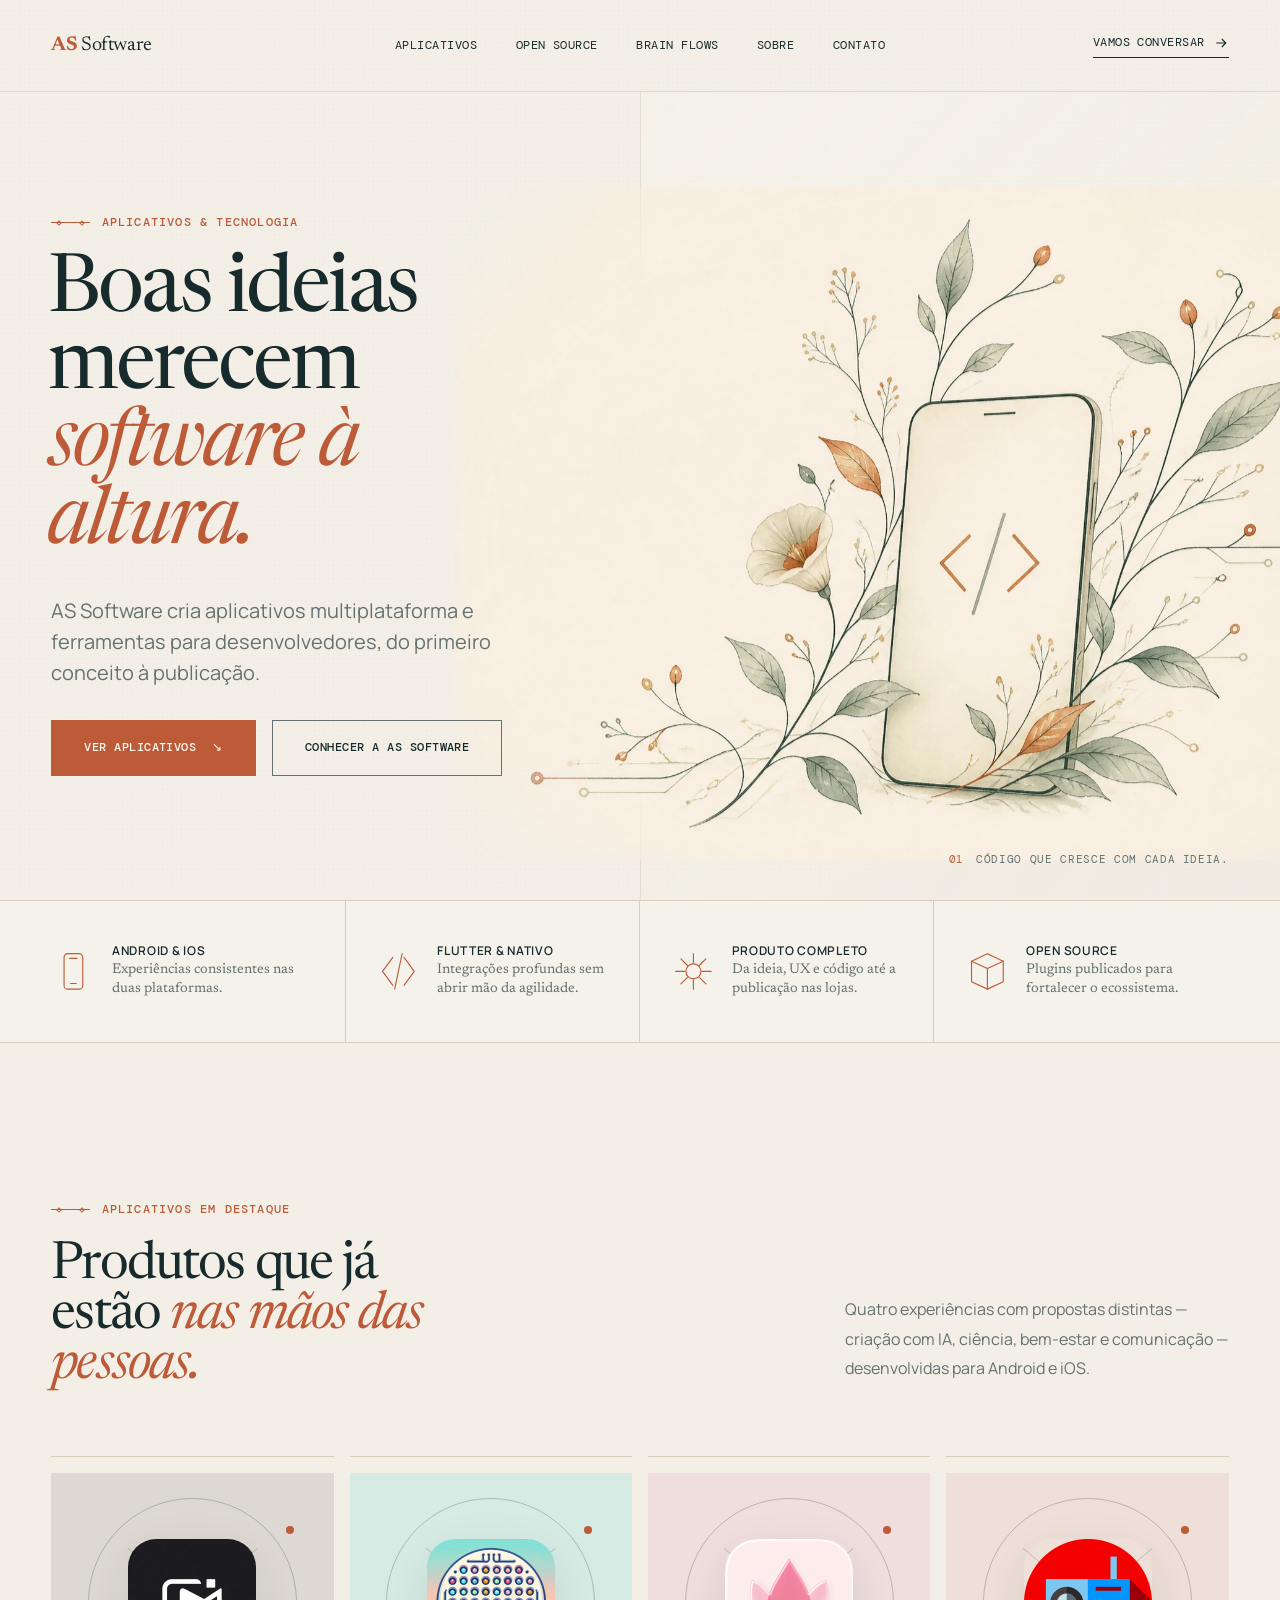
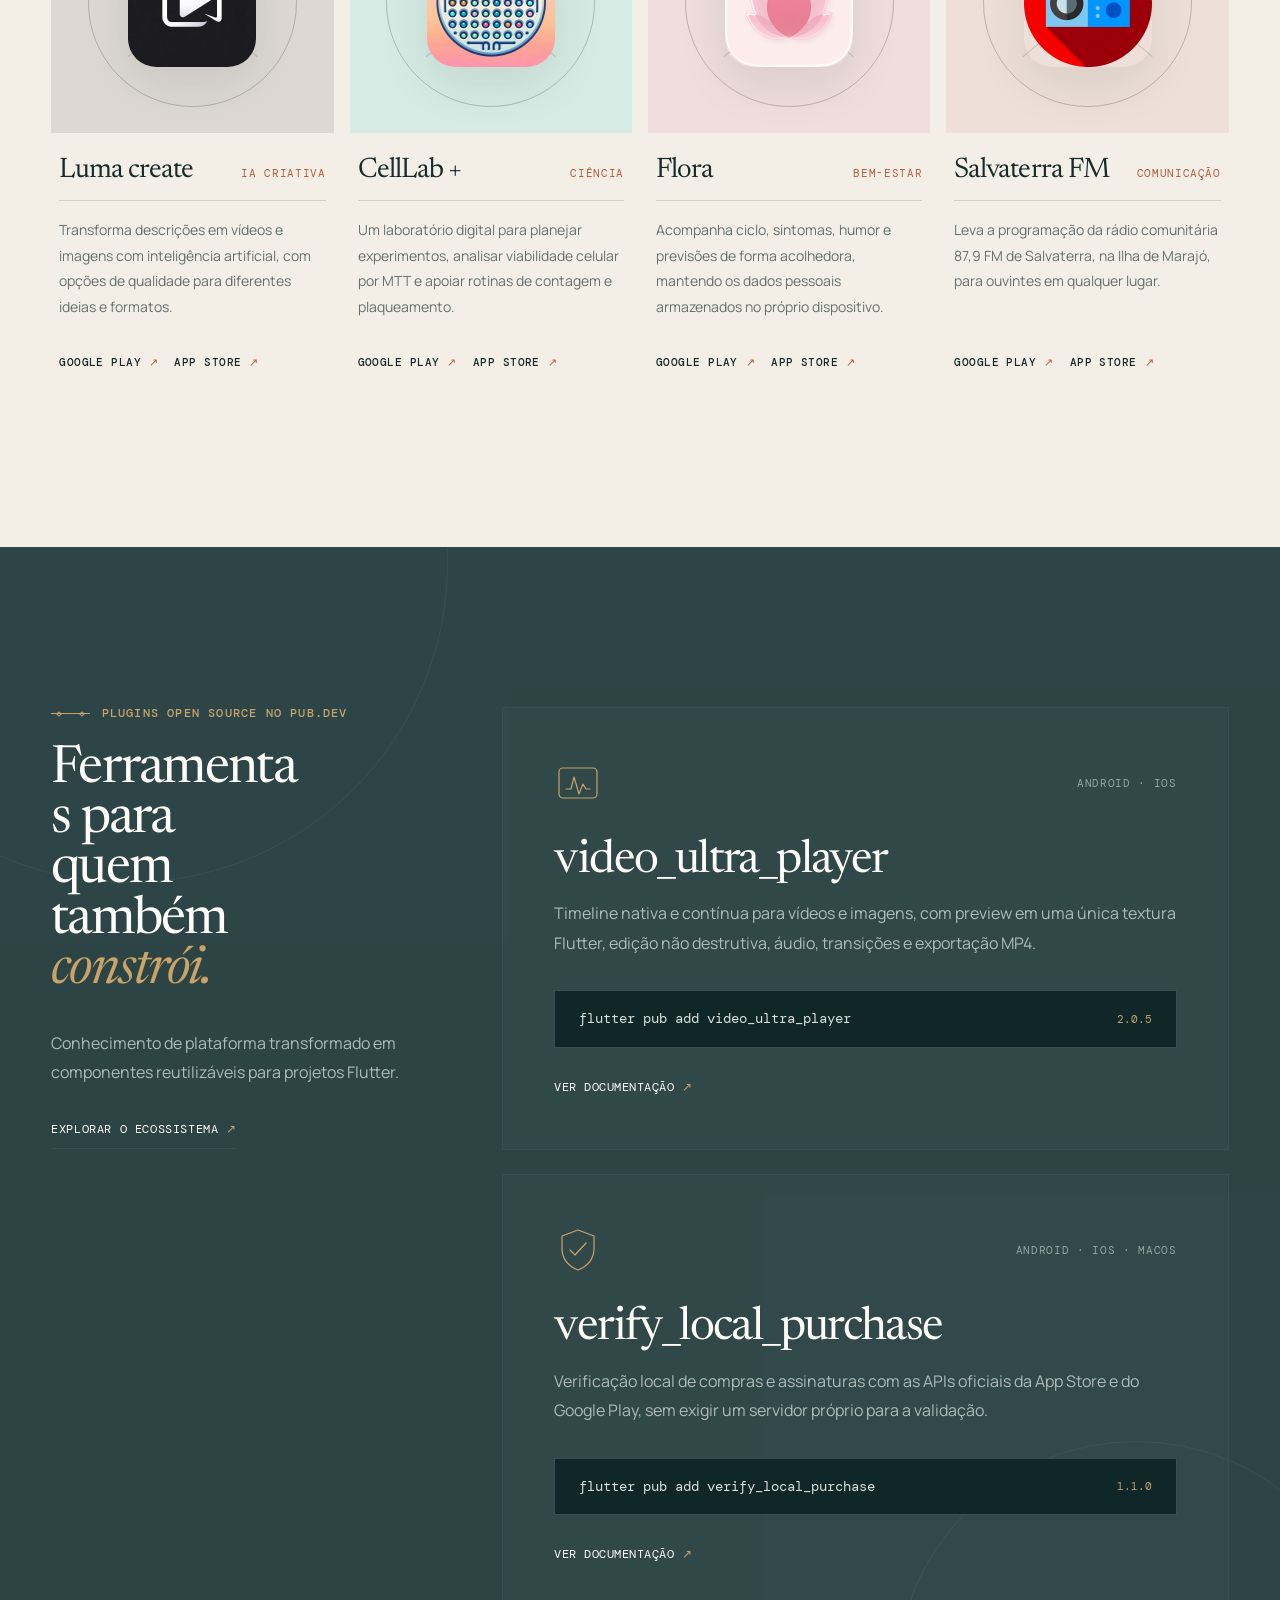
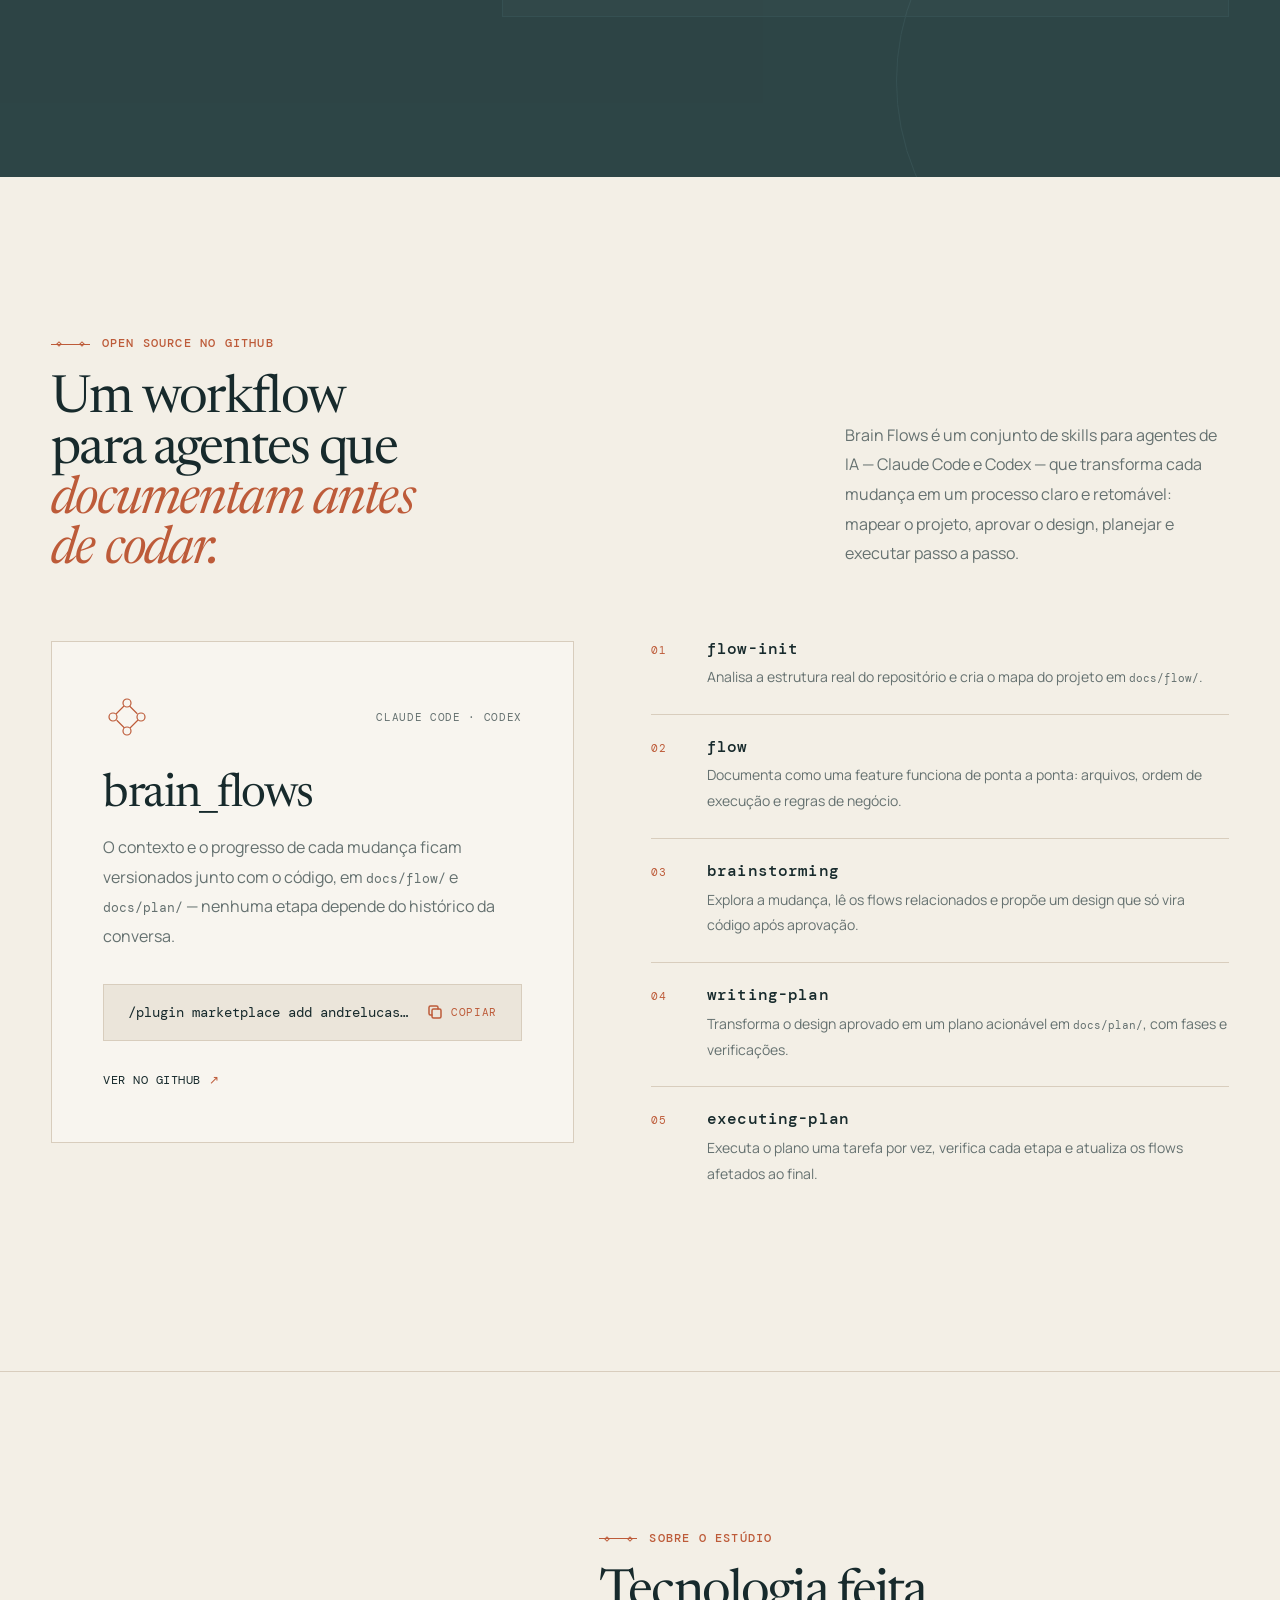
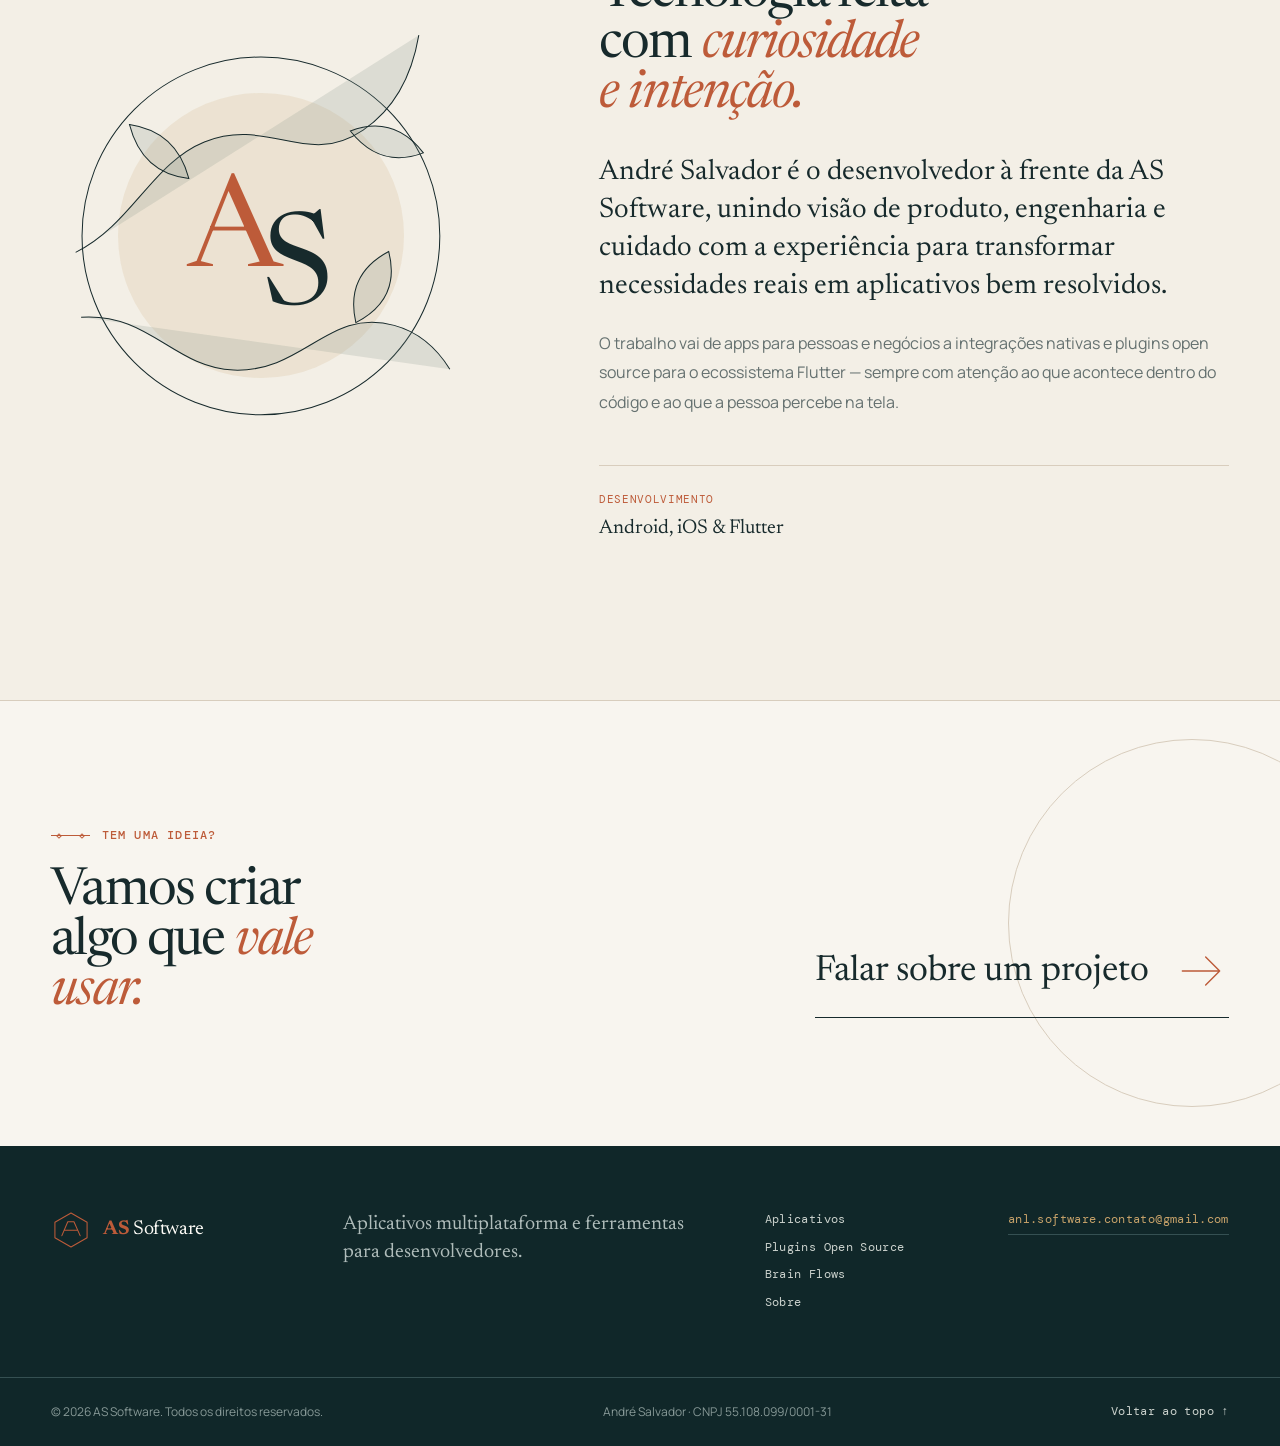
==== index.html @ 689abf3b "feat: refine visual elements in navigation and app sections by removing decorative circles and redun" ====
<!DOCTYPE html>
<html lang="pt-BR">
<head>
  <meta charset="UTF-8">
  <meta name="viewport" content="width=device-width, initial-scale=1.0">
  <meta name="theme-color" content="#f3efe6">
  <meta name="description" content="Portfólio de André Salvador e da AS Software: aplicativos para Android e iOS e plugins Flutter publicados no pub.dev.">
  <meta property="og:title" content="AS Software — Aplicativos e tecnologia com propósito">
  <meta property="og:description" content="Apps multiplataforma e plugins Flutter desenvolvidos por André Salvador.">
  <meta property="og:type" content="website">
  <meta property="og:url" content="https://andresalvador.com/">
  <meta property="og:image" content="https://andresalvador.com/assets/img/og-cover.png">
  <meta property="og:image:width" content="1200">
  <meta property="og:image:height" content="630">
  <meta property="og:image:alt" content="AS Software — ilustração de um celular com o símbolo </> cercado por flores">
  <meta name="twitter:card" content="summary_large_image">
  <meta name="twitter:title" content="AS Software — Aplicativos e tecnologia com propósito">
  <meta name="twitter:description" content="Apps multiplataforma e plugins Flutter desenvolvidos por André Salvador.">
  <meta name="twitter:image" content="https://andresalvador.com/assets/img/og-cover.png">
  <title>AS Software — André Salvador</title>
  <link rel="icon" href="assets/img/favicon.svg" type="image/svg+xml">

  <link rel="preconnect" href="https://fonts.googleapis.com">
  <link rel="preconnect" href="https://fonts.gstatic.com" crossorigin>
  <link href="https://fonts.googleapis.com/css2?family=DM+Mono:wght@300;400;500&family=Manrope:wght@400;500;600&family=Newsreader:opsz,wght@6..72,400;6..72,500&display=swap" rel="stylesheet">

  <link rel="stylesheet" href="assets/css/base/_tokens.css">
  <link rel="stylesheet" href="assets/css/base/_reset.css">
  <link rel="stylesheet" href="assets/css/base/_base.css">
  <link rel="stylesheet" href="assets/css/layout/_container.css">
  <link rel="stylesheet" href="assets/css/layout/_grid.css">
  <link rel="stylesheet" href="assets/css/layout/_header.css">
  <link rel="stylesheet" href="assets/css/layout/_footer.css">
  <link rel="stylesheet" href="assets/css/components/_button.css">
  <link rel="stylesheet" href="assets/css/components/_nav.css">
  <link rel="stylesheet" href="assets/css/components/_card.css">
  <link rel="stylesheet" href="assets/css/components/_portfolio.css">
  <link rel="stylesheet" href="assets/css/components/_brain-flows.css">
  <link rel="stylesheet" href="assets/css/utilities/_utilities.css">
  <script>document.documentElement.classList.add("js");</script>
</head>
<body>
  <a class="skip-link" href="#conteudo">Ir para o conteúdo</a>

  <header class="site-header" data-header>
    <div class="container site-header__inner">
      <a href="#inicio" class="brand" aria-label="AS Software — início">
        <!-- <svg class="brand__mark" viewBox="0 0 46 46" aria-hidden="true">
          <path d="M23 3.5 41.5 14v18L23 42.5 4.5 32V14L23 3.5Z"/>
          <path d="m12.5 29.5 6.8-16h7.1l7.1 16M15.4 23.2h15.2M29.7 14.7c-1.2-1-3-1.6-5.2-1.6-3.1 0-5.2 1.4-5.2 3.6 0 5.8 11.5 2.1 11.5 8.1 0 2.5-2.5 4.1-6.2 4.1-2.6 0-4.8-.7-6.2-2"/>
        </svg> -->
        <span class="brand__name"><strong>AS</strong> Software</span>
      </a>

      <nav class="nav" id="menu-principal" aria-label="Navegação principal" data-nav>
        <ul class="nav__list">
          <li><a href="#apps" class="nav__link">Aplicativos</a></li>
          <li><a href="#plugins" class="nav__link">Open Source</a></li>
          <li><a href="#brain-flows" class="nav__link">Brain Flows</a></li>
          <li><a href="#sobre" class="nav__link">Sobre</a></li>
          <li><a href="#contato" class="nav__link">Contato</a></li>
        </ul>
      </nav>

      <a class="header-contact" href="mailto:anl.software.contato@gmail.com">
        <span>Vamos conversar</span>
        <svg viewBox="0 0 20 20" aria-hidden="true"><path d="M4 10h12M11 5l5 5-5 5"/></svg>
      </a>

      <button class="site-header__toggle" type="button" aria-label="Abrir menu" aria-expanded="false" aria-controls="menu-principal" data-nav-toggle>
        <span></span><span></span>
      </button>
    </div>
  </header>

  <div class="nav-backdrop" aria-hidden="true" data-nav-backdrop></div>

  <main id="conteudo">
    <section class="hero" id="inicio">
      <div class="container hero__inner">
        <div class="hero__content" data-reveal>
          <p class="eyebrow"><span></span> Aplicativos &amp; tecnologia</p>
          <h1>Boas ideias merecem <em>software à altura.</em></h1>
          <p class="hero__lead">AS Software cria aplicativos multiplataforma e ferramentas para desenvolvedores, do primeiro conceito à publicação.</p>
          <div class="hero__actions">
            <a class="btn btn--primary" href="#apps">Ver aplicativos <span aria-hidden="true">↘</span></a>
            <a class="btn btn--secondary" href="#sobre">Conhecer a AS Software</a>
          </div>
        </div>

        <div class="hero-art" aria-hidden="true">
          <picture class="code-garden">
            <source srcset="assets/img/hero-code-garden-v2.webp" type="image/webp">
            <img src="assets/img/hero-code-garden-v2.png" width="1448" height="1086" alt="">
          </picture>
          <p class="hero-art__caption"><span>01</span> Código que cresce com cada ideia.</p>
        </div>
      </div>
    </section>

    <section class="capabilities" aria-label="Áreas de atuação">
      <div class="container capabilities__grid">
        <article class="capability" data-reveal>
          <svg viewBox="0 0 48 48" aria-hidden="true"><rect x="14" y="5" width="20" height="38" rx="4"/><path d="M20 10h8M21 37h6"/></svg>
          <div><h2>Android &amp; iOS</h2><p>Experiências consistentes nas duas plataformas.</p></div>
        </article>
        <article class="capability" data-reveal>
          <svg viewBox="0 0 48 48" aria-hidden="true"><path d="m18 9-11 15 11 15M30 9l11 15-11 15M28 5l-8 38"/></svg>
          <div><h2>Flutter &amp; nativo</h2><p>Integrações profundas sem abrir mão da agilidade.</p></div>
        </article>
        <article class="capability" data-reveal>
          <svg viewBox="0 0 48 48" aria-hidden="true"><path d="M24 5v10M24 33v10M5 24h10M33 24h10M10.6 10.6l7.1 7.1M30.3 30.3l7.1 7.1M37.4 10.6l-7.1 7.1M17.7 30.3l-7.1 7.1"/><circle cx="24" cy="24" r="8"/></svg>
          <div><h2>Produto completo</h2><p>Da ideia, UX e código até a publicação nas lojas.</p></div>
        </article>
        <article class="capability" data-reveal>
          <svg viewBox="0 0 48 48" aria-hidden="true"><path d="M7 35V13l17-8 17 8v22l-17 8-17-8Z"/><path d="m7 13 17 8 17-8M24 21v22"/></svg>
          <div><h2>Open source</h2><p>Plugins publicados para fortalecer o ecossistema.</p></div>
        </article>
      </div>
    </section>

    <section class="section apps-section" id="apps">
      <div class="container">
        <div class="collection-heading" data-reveal>
          <div>
            <p class="eyebrow"><span></span> Aplicativos em destaque</p>
            <h2>Produtos que já estão <em>nas mãos das pessoas.</em></h2>
          </div>
          <p>Quatro experiências com propostas distintas — criação com IA, ciência, bem-estar e comunicação — desenvolvidas para Android e iOS.</p>
        </div>

        <div class="app-grid">
          <article class="app-card app-card--luma" data-reveal>
            <div class="app-card__visual">
              <span class="app-card__orbit"></span>
              <img src="assets/img/apps/luma-create.webp" width="512" height="512" alt="Ícone do aplicativo Luma create">
            </div>
            <div class="app-card__body">
              <div class="app-card__title-row"><h3>Luma create</h3><span>IA criativa</span></div>
              <p>Transforma descrições em vídeos e imagens com inteligência artificial, com opções de qualidade para diferentes ideias e formatos.</p>
              <div class="store-links" aria-label="Baixar Luma create">
                <a href="https://play.google.com/store/apps/details?id=com.andre.luma_vid" target="_blank" rel="noopener">Google Play <span>↗</span></a>
                <a href="https://apps.apple.com/br/app/luma-create-ai-studio/id6757760221" target="_blank" rel="noopener">App Store <span>↗</span></a>
              </div>
            </div>
          </article>

          <article class="app-card app-card--celllab" data-reveal>
            <div class="app-card__visual">
              <span class="app-card__orbit"></span>
              <img src="assets/img/apps/celllab.webp" width="512" height="512" alt="Ícone do aplicativo CellLab +">
            </div>
            <div class="app-card__body">
              <div class="app-card__title-row"><h3>CellLab +</h3><span>Ciência</span></div>
              <p>Um laboratório digital para planejar experimentos, analisar viabilidade celular por MTT e apoiar rotinas de contagem e plaqueamento.</p>
              <div class="store-links" aria-label="Baixar CellLab +">
                <a href="https://play.google.com/store/apps/details?id=com.andre.projectlab" target="_blank" rel="noopener">Google Play <span>↗</span></a>
                <a href="https://apps.apple.com/br/app/celllab/id6499239786" target="_blank" rel="noopener">App Store <span>↗</span></a>
              </div>
            </div>
          </article>

          <article class="app-card app-card--flora" data-reveal>
            <div class="app-card__visual">
              <span class="app-card__orbit"></span>
              <img src="assets/img/apps/flora.webp" width="512" height="512" alt="Ícone do aplicativo Flora">
            </div>
            <div class="app-card__body">
              <div class="app-card__title-row"><h3>Flora</h3><span>Bem-estar</span></div>
              <p>Acompanha ciclo, sintomas, humor e previsões de forma acolhedora, mantendo os dados pessoais armazenados no próprio dispositivo.</p>
              <div class="store-links" aria-label="Baixar Flora">
                <a href="https://play.google.com/store/apps/details?id=com.andre.Cycla" target="_blank" rel="noopener">Google Play <span>↗</span></a>
                <a href="https://apps.apple.com/br/app/flora-calend%C3%A1rio-menstrual/id6789702093" target="_blank" rel="noopener">App Store <span>↗</span></a>
              </div>
            </div>
          </article>

          <article class="app-card app-card--radio" data-reveal>
            <div class="app-card__visual">
              <span class="app-card__orbit"></span>
              <img src="assets/img/apps/salvaterra-fm.webp" width="512" height="512" alt="Ícone do aplicativo Salvaterra FM">
            </div>
            <div class="app-card__body">
              <div class="app-card__title-row"><h3>Salvaterra FM</h3><span>Comunicação</span></div>
              <p>Leva a programação da rádio comunitária 87,9 FM de Salvaterra, na Ilha de Marajó, para ouvintes em qualquer lugar.</p>
              <div class="store-links" aria-label="Baixar Salvaterra FM">
                <a href="https://play.google.com/store/apps/details?id=com.andre.radiosalvaterrafm" target="_blank" rel="noopener">Google Play <span>↗</span></a>
                <a href="https://apps.apple.com/br/app/salvaterra-fm/id6443883925" target="_blank" rel="noopener">App Store <span>↗</span></a>
              </div>
            </div>
          </article>
        </div>
      </div>
    </section>

    <section class="section plugins-section" id="plugins">
      <div class="container plugins-layout">
        <div class="plugins-intro" data-reveal>
          <p class="eyebrow eyebrow--light"><span></span> Plugins Open Source no pub.dev</p>
          <h2>Ferramentas para quem também <em>constrói.</em></h2>
          <p>Conhecimento de plataforma transformado em componentes reutilizáveis para projetos Flutter.</p>
          <a class="text-link" href="https://pub.dev/" target="_blank" rel="noopener">Explorar o ecossistema <span>↗</span></a>
        </div>

        <div class="plugin-list">
          <article class="plugin-card" data-reveal>
            <div class="plugin-card__top">
              <svg viewBox="0 0 48 48" aria-hidden="true"><rect x="5" y="9" width="38" height="30" rx="4"/><path d="M12 30h5l3-12 5 17 4-10 3 5h4"/></svg>
              <span>Android · iOS</span>
            </div>
            <h3>video_<wbr>ultra_<wbr>player</h3>
            <p>Timeline nativa e contínua para vídeos e imagens, com preview em uma única textura Flutter, edição não destrutiva, áudio, transições e exportação MP4.</p>
            <div class="install-command"><code>flutter pub add video_ultra_player</code><span>2.0.5</span></div>
            <a href="https://pub.dev/packages/video_ultra_player" target="_blank" rel="noopener" aria-label="Abrir video_ultra_player no pub.dev">Ver documentação <span>↗</span></a>
          </article>

          <article class="plugin-card" data-reveal>
            <div class="plugin-card__top">
              <svg viewBox="0 0 48 48" aria-hidden="true"><path d="M24 4 40 10v12c0 10-6 18-16 22C14 40 8 32 8 22V10l16-6Z"/><path d="m16 24 5 5 11-12"/></svg>
              <span>Android · iOS · macOS</span>
            </div>
            <h3>verify_<wbr>local_<wbr>purchase</h3>
            <p>Verificação local de compras e assinaturas com as APIs oficiais da App Store e do Google Play, sem exigir um servidor próprio para a validação.</p>
            <div class="install-command"><code>flutter pub add verify_local_purchase</code><span>1.1.0</span></div>
            <a href="https://pub.dev/packages/verify_local_purchase" target="_blank" rel="noopener" aria-label="Abrir verify_local_purchase no pub.dev">Ver documentação <span>↗</span></a>
          </article>
        </div>
      </div>
    </section>

    <section class="section brain-section" id="brain-flows">
      <div class="container">
        <div class="collection-heading" data-reveal>
          <div>
            <p class="eyebrow"><span></span> Open Source no GitHub</p>
            <h2>Um workflow para agentes que <em>documentam antes de codar.</em></h2>
          </div>
          <p>Brain Flows é um conjunto de skills para agentes de IA — Claude Code e Codex — que transforma cada mudança em um processo claro e retomável: mapear o projeto, aprovar o design, planejar e executar passo a passo.</p>
        </div>

        <div class="brain-layout">
          <article class="brain-highlight" data-reveal>
            <div class="brain-highlight__top">
              <svg viewBox="0 0 48 48" aria-hidden="true"><circle cx="10" cy="24" r="4"/><circle cx="24" cy="10" r="4"/><circle cx="38" cy="24" r="4"/><circle cx="24" cy="38" r="4"/><path d="m13.5 20.5 7-7M27 13.5l7 7M34.5 27.5l-7 7M21 34.5l-7-7"/></svg>
              <span>Claude Code · Codex</span>
            </div>
            <h3>brain_<wbr>flows</h3>
            <p>O contexto e o progresso de cada mudança ficam versionados junto com o código, em <code>docs/flow/</code> e <code>docs/plan/</code> — nenhuma etapa depende do histórico da conversa.</p>
            <div class="brain-command"><code>/plugin marketplace add andrelucassvt/brain-flows</code><button class="brain-command__copy" type="button" data-copy aria-label="Copiar comando de instalação"><svg viewBox="0 0 16 16" aria-hidden="true"><rect x="5" y="5" width="9" height="9" rx="1.5"/><path d="M11 5V3.5A1.5 1.5 0 0 0 9.5 2h-6A1.5 1.5 0 0 0 2 3.5v6A1.5 1.5 0 0 0 3.5 11H5"/></svg><span aria-live="polite">Copiar</span></button></div>
            <a href="https://github.com/andrelucassvt/brain-flows" target="_blank" rel="noopener" aria-label="Abrir Brain Flows no GitHub">Ver no GitHub <span>↗</span></a>
          </article>

          <ol class="skill-list">
            <li class="skill-item" data-reveal>
              <span class="skill-item__index">01</span>
              <div>
                <h3>flow-init</h3>
                <p>Analisa a estrutura real do repositório e cria o mapa do projeto em <code>docs/flow/</code>.</p>
              </div>
            </li>
            <li class="skill-item" data-reveal>
              <span class="skill-item__index">02</span>
              <div>
                <h3>flow</h3>
                <p>Documenta como uma feature funciona de ponta a ponta: arquivos, ordem de execução e regras de negócio.</p>
              </div>
            </li>
            <li class="skill-item" data-reveal>
              <span class="skill-item__index">03</span>
              <div>
                <h3>brainstorming</h3>
                <p>Explora a mudança, lê os flows relacionados e propõe um design que só vira código após aprovação.</p>
              </div>
            </li>
            <li class="skill-item" data-reveal>
              <span class="skill-item__index">04</span>
              <div>
                <h3>writing-plan</h3>
                <p>Transforma o design aprovado em um plano acionável em <code>docs/plan/</code>, com fases e verificações.</p>
              </div>
            </li>
            <li class="skill-item" data-reveal>
              <span class="skill-item__index">05</span>
              <div>
                <h3>executing-plan</h3>
                <p>Executa o plano uma tarefa por vez, verifica cada etapa e atualiza os flows afetados ao final.</p>
              </div>
            </li>
          </ol>
        </div>
      </div>
    </section>

    <section class="section about-section" id="sobre">
      <div class="container about-layout">
        <div class="founder-mark" data-reveal aria-hidden="true">
          <div class="founder-mark__monogram"><span>A</span><span>S</span></div>
          <svg viewBox="0 0 460 460">
            <circle cx="230" cy="230" r="196"/>
            <path d="M27 248c61-30 84-98 141-121 71-28 112 29 174-13 40-27 55-69 61-104"/>
            <path d="M33 319c75-5 101 55 167 58 77 3 104-69 176-49 26 7 46 24 61 48"/>
            <path d="M86 108c34 5 56 25 65 59-35-4-56-24-65-59ZM328 115c32-12 59-3 80 24-32 12-58 4-80-24ZM334 325c-8-35 4-61 36-78 9 35-3 61-36 78Z"/>
          </svg>
        </div>

        <div class="about-copy" data-reveal>
          <p class="eyebrow"><span></span> Sobre o estúdio</p>
          <h2>Tecnologia feita com <em>curiosidade e intenção.</em></h2>
          <p class="about-copy__lead">André Salvador é o desenvolvedor à frente da AS Software, unindo visão de produto, engenharia e cuidado com a experiência para transformar necessidades reais em aplicativos bem resolvidos.</p>
          <p>O trabalho vai de apps para pessoas e negócios a integrações nativas e plugins open source para o ecossistema Flutter — sempre com atenção ao que acontece dentro do código e ao que a pessoa percebe na tela.</p>

          <dl class="studio-facts">
            <div><dt>Desenvolvimento</dt><dd>Android, iOS &amp; Flutter</dd></div>
          </dl>
        </div>
      </div>
    </section>

    <section class="contact-section" id="contato">
      <div class="container contact-section__inner" data-reveal>
        <div>
          <p class="eyebrow"><span></span> Tem uma ideia?</p>
          <h2>Vamos criar algo que <em>vale usar.</em></h2>
        </div>
        <a class="contact-mail" href="mailto:anl.software.contato@gmail.com">
          <span>Falar sobre um projeto</span>
          <svg viewBox="0 0 48 48" aria-hidden="true"><path d="M8 24h32M28 12l12 12-12 12"/></svg>
        </a>
      </div>
    </section>
  </main>

  <footer class="site-footer">
    <div class="container site-footer__top">
      <a href="#inicio" class="brand brand--footer" aria-label="AS Software — voltar ao início">
        <svg class="brand__mark" viewBox="0 0 46 46" aria-hidden="true">
          <path d="M23 3.5 41.5 14v18L23 42.5 4.5 32V14L23 3.5Z"/>
          <path d="m12.5 29.5 6.8-16h7.1l7.1 16M15.4 23.2h15.2"/>
        </svg>
        <span class="brand__name"><strong>AS</strong> Software</span>
      </a>
      <p>Aplicativos multiplataforma e ferramentas para desenvolvedores.</p>
      <div class="site-footer__nav">
        <a href="#apps">Aplicativos</a><a href="#plugins">Plugins Open Source</a><a href="#brain-flows">Brain Flows</a><a href="#sobre">Sobre</a>
      </div>
      <a class="site-footer__email" href="mailto:anl.software.contato@gmail.com">anl.software.contato@gmail.com</a>
    </div>
    <div class="container site-footer__bottom">
      <small>© <span data-year>2026</span> AS Software. Todos os direitos reservados.</small>
      <small>André Salvador · CNPJ 55.108.099/0001-31</small>
      <a href="#inicio">Voltar ao topo ↑</a>
    </div>
  </footer>

  <script src="assets/js/main.js"></script>
</body>
</html>
---- assets/css/base/_tokens.css ----
:root {
  /* Palette: parchment, ink and oxidised copper. */
  --color-bg: #f3efe6;
  --color-bg-soft: #f8f5ef;
  --color-surface: #ebe5da;
  --color-surface-dark: #183235;
  --color-surface-dark-soft: rgba(24, 50, 53, 0.9);
  --color-text: #172a2c;
  --color-text-muted: #657170;
  --color-primary: #bd5b39;
  --color-primary-hover: #9d452b;
  --color-primary-contrast: #fffaf2;
  --color-accent: #bd5b39;
  --color-sage: #809186;
  --color-gold: #c8a36a;
  --color-border: #d8cdbd;
  --color-border-dark: #355052;
  --color-white: #fffdf8;

  --font-heading: "Newsreader", "Iowan Old Style", "Palatino Linotype", Georgia, serif;
  --font-body: "Manrope", "Avenir Next", Arial, sans-serif;
  --font-mono: "DM Mono", "SFMono-Regular", Consolas, monospace;

  --fs-100: 0.6875rem;
  --fs-200: 0.75rem;
  --fs-300: 0.875rem;
  --fs-400: 1rem;
  --fs-500: 1.25rem;
  --fs-600: 1.75rem;
  --fs-650: 2.1rem;
  --fs-700: clamp(2.4rem, 4.1vw, 4.1rem);
  --fs-800: clamp(3.5rem, 6.3vw, 6.2rem);

  --fw-light: 300;
  --fw-regular: 400;
  --fw-medium: 500;
  --fw-semibold: 600;

  --lh-tight: 0.96;
  --lh-snug: 1.16;
  --lh-normal: 1.65;
  --lh-loose: 1.85;

  --space-050: 0.25rem;
  --space-100: 0.5rem;
  --space-150: 0.625rem;
  --space-200: 0.75rem;
  --space-300: 1rem;
  --space-400: 1.5rem;
  --space-500: 2rem;
  --space-600: 3rem;
  --space-700: 4rem;
  --space-800: 6rem;
  --space-900: 8rem;
  --space-1000: 10rem;

  --container-max: 90rem;
  --container-copy: 78rem;
  --container-padding: clamp(1.25rem, 4vw, 4rem);
  --header-height: 5.75rem;

  --radius-sm: 0.375rem;
  --radius-md: 0.75rem;
  --radius-lg: 1.5rem;
  --radius-xl: 2rem;
  --radius-full: 999rem;

  --shadow-sm: 0 0.25rem 1rem rgba(23, 42, 44, 0.06);
  --shadow-md: 0 1rem 3rem rgba(23, 42, 44, 0.1);
  --shadow-lg: 0 2rem 5rem rgba(23, 42, 44, 0.14);

  --transition-fast: 180ms cubic-bezier(0.2, 0.8, 0.2, 1);
  --transition-base: 420ms cubic-bezier(0.16, 1, 0.3, 1);
  --transition-slow: 900ms cubic-bezier(0.16, 1, 0.3, 1);

  --z-header: 100;
  --z-overlay: 200;
  --z-modal: 300;
}
---- assets/css/base/_base.css ----
html {
  scroll-padding-top: var(--header-height);
  /* `clip` (em vez de `hidden`) impede o pan lateral no iOS Safari sem
     transformar o documento em contêiner de rolagem. */
  overflow-x: clip;
}

body {
  overflow-x: hidden;
  overflow-x: clip;
  overflow-wrap: break-word;
  font-family: var(--font-body);
  font-size: var(--fs-400);
  font-weight: var(--fw-regular);
  color: var(--color-text);
  background: var(--color-bg);
}

body::before {
  position: fixed;
  inset: 0;
  z-index: -1;
  pointer-events: none;
  opacity: 0.35;
  content: "";
  background-image: radial-gradient(rgba(23, 42, 44, 0.13) 0.035rem, transparent 0.035rem);
  background-size: 0.28rem 0.28rem;
}

h1,
h2,
h3,
h4 {
  font-family: var(--font-heading);
  font-weight: var(--fw-regular);
  line-height: var(--lh-tight);
  letter-spacing: -0.035em;
  color: var(--color-text);
}

h1 { font-size: var(--fs-800); }
h2 { font-size: var(--fs-700); }
h3 { font-size: var(--fs-600); }
h4 { font-size: var(--fs-500); }

h1 em,
h2 em {
  font-weight: var(--fw-regular);
  color: var(--color-primary);
}

p { max-width: 65ch; }

small {
  font-size: var(--fs-200);
  color: var(--color-text-muted);
}

::selection {
  color: var(--color-primary-contrast);
  background: var(--color-primary);
}

:focus-visible {
  outline: 0.125rem solid var(--color-accent);
  outline-offset: 0.25rem;
}

.skip-link {
  position: fixed;
  top: var(--space-300);
  left: var(--space-300);
  z-index: var(--z-modal);
  padding: var(--space-200) var(--space-400);
  color: var(--color-white);
  background: var(--color-text);
  transform: translateY(-200%);
  transition: transform var(--transition-fast);
}

.skip-link:focus { transform: translateY(0); }

@media (max-width: 768px) {
  body { font-size: var(--fs-300); }
}
---- assets/css/layout/_container.css ----
/* ==========================================================================
   LAYOUT / Container — envelope horizontal padrão de qualquer seção
   ========================================================================== */

.container {
  width: 100%;
  max-width: var(--container-max);
  margin-inline: auto;
  padding-inline: var(--container-padding);
}

.section {
  padding-block: var(--space-1000);
}

@media (max-width: 768px) {
  .section {
    padding-block: var(--space-800);
  }
}
---- assets/css/layout/_grid.css ----
/* ==========================================================================
   LAYOUT / Grid — grid utilitário para organizar cards e colunas
   ========================================================================== */

.grid {
  display: grid;
  gap: var(--space-500);
}

.grid--2 {
  grid-template-columns: repeat(2, minmax(0, 1fr));
}

.grid--3 {
  grid-template-columns: repeat(3, minmax(0, 1fr));
}

.grid--4 {
  grid-template-columns: repeat(4, minmax(0, 1fr));
}

@media (max-width: 1024px) {
  .grid--3,
  .grid--4 {
    grid-template-columns: repeat(2, minmax(0, 1fr));
  }
}

@media (max-width: 768px) {
  .grid--2,
  .grid--3,
  .grid--4 {
    grid-template-columns: minmax(0, 1fr);
  }
}
---- assets/css/layout/_header.css ----
.site-header {
  position: absolute;
  inset: 0 0 auto;
  z-index: var(--z-header);
  height: var(--header-height);
  border-bottom: 0.0625rem solid rgba(216, 205, 189, 0.72);
  transition: background-color var(--transition-base), box-shadow var(--transition-base);
}

.site-header.is-scrolled {
  position: fixed;
  background: rgba(243, 239, 230, 0.92);
  box-shadow: var(--shadow-sm);
  -webkit-backdrop-filter: blur(1rem);
  backdrop-filter: blur(1rem);
}

.site-header__inner {
  display: grid;
  grid-template-columns: minmax(0, 1fr) auto minmax(0, 1fr);
  align-items: center;
  height: 100%;
}

.brand {
  display: inline-flex;
  align-items: center;
  justify-self: start;
  gap: var(--space-200);
}

.brand__mark {
  width: 2.5rem;
  height: 2.5rem;
  overflow: visible;
  fill: none;
  stroke: var(--color-primary);
  stroke-linecap: round;
  stroke-linejoin: round;
  stroke-width: 1.2;
}

.brand__name {
  font-family: var(--font-heading);
  font-size: var(--fs-500);
  letter-spacing: -0.02em;
}

.brand__name strong { color: var(--color-primary); }

.header-contact {
  display: inline-flex;
  align-items: center;
  justify-self: end;
  gap: var(--space-100);
  padding-bottom: var(--space-050);
  border-bottom: 0.0625rem solid var(--color-text);
  font-family: var(--font-mono);
  font-size: var(--fs-200);
  letter-spacing: 0.04em;
  text-transform: uppercase;
}

.header-contact svg {
  width: 1rem;
  fill: none;
  stroke: currentColor;
  stroke-width: 1.4;
  transition: transform var(--transition-fast);
}

.header-contact:hover svg { transform: translateX(0.2rem); }

.site-header__toggle { display: none; }

.nav-backdrop { display: none; }

@media (max-width: 900px) {
  .site-header--menu-open { z-index: var(--z-modal); }

  .site-header__inner { grid-template-columns: minmax(0, 1fr) auto; }
  .header-contact { display: none; }

  .site-header__toggle {
    position: relative;
    z-index: calc(var(--z-overlay) + 1);
    display: grid;
    align-content: center;
    justify-self: end;
    width: 2.75rem;
    height: 2.75rem;
    gap: 0.4rem;
  }

  .site-header__toggle span {
    display: block;
    width: 1.6rem;
    height: 0.0625rem;
    background: var(--color-text);
    transition: transform var(--transition-fast);
  }

  .site-header__toggle[aria-expanded="true"] span:first-child { transform: translateY(0.23rem) rotate(45deg); }
  .site-header__toggle[aria-expanded="true"] span:last-child { transform: translateY(-0.23rem) rotate(-45deg); }

  .nav-backdrop {
    position: fixed;
    inset: 0;
    z-index: var(--z-overlay);
    display: block;
    width: 100%;
    visibility: hidden;
    pointer-events: none;
    opacity: 0;
    background: var(--color-bg);
    transition: visibility var(--transition-base), opacity var(--transition-base);
  }

  .nav-backdrop--visible {
    visibility: visible;
    pointer-events: auto;
    opacity: 1;
  }
}
---- assets/css/layout/_footer.css ----
.site-footer {
  color: var(--color-white);
  background: #102729;
}

.site-footer__top {
  display: grid;
  grid-template-columns: minmax(0, 0.8fr) minmax(0, 1.2fr) auto minmax(0, 0.9fr);
  align-items: start;
  gap: var(--space-500);
  padding-block: var(--space-700);
  border-bottom: 0.0625rem solid var(--color-border-dark);
}

.brand--footer .brand__name { color: var(--color-white); }
.site-footer__top > p {
  max-width: 23rem;
  font-family: var(--font-heading);
  font-size: var(--fs-500);
  line-height: 1.4;
  color: #afbcba;
}

.site-footer__nav { display: grid; gap: var(--space-100); }
.site-footer__nav a,
.site-footer__email,
.site-footer__bottom a {
  font-family: var(--font-mono);
  font-size: var(--fs-200);
  letter-spacing: 0.03em;
}

.site-footer__nav a { color: #cbd2cd; transition: color var(--transition-fast); }
.site-footer__nav a:hover { color: var(--color-gold); }

.site-footer__email {
  justify-self: end;
  padding-bottom: var(--space-050);
  border-bottom: 0.0625rem solid var(--color-border-dark);
  color: var(--color-gold);
}

.site-footer__bottom {
  display: flex;
  align-items: center;
  justify-content: space-between;
  gap: var(--space-400);
  padding-block: var(--space-400);
}

.site-footer__bottom small { color: #879997; }
.site-footer__bottom a { color: #cbd2cd; }

@media (max-width: 960px) {
  .site-footer__top { grid-template-columns: repeat(2, minmax(0, 1fr)); }
  .site-footer__email { justify-self: start; }
}

@media (max-width: 640px) {
  .site-footer__top { grid-template-columns: minmax(0, 1fr); }
  .site-footer__bottom { align-items: flex-start; flex-direction: column; }
}
---- assets/css/components/_button.css ----
.btn {
  display: inline-flex;
  align-items: center;
  justify-content: center;
  gap: var(--space-300);
  min-height: 3.5rem;
  padding: var(--space-300) var(--space-500);
  border: 0.0625rem solid transparent;
  border-radius: 0;
  font-family: var(--font-mono);
  font-size: var(--fs-200);
  font-weight: var(--fw-medium);
  letter-spacing: 0.04em;
  text-transform: uppercase;
  white-space: nowrap;
  transition: color var(--transition-fast), background-color var(--transition-fast), border-color var(--transition-fast), transform var(--transition-fast);
}

.btn:hover { transform: translateY(-0.15rem); }
.btn:active { transform: translateY(0); }

.btn--primary {
  color: var(--color-primary-contrast);
  background: var(--color-primary);
  border-color: var(--color-primary);
}

.btn--primary:hover {
  background: var(--color-primary-hover);
  border-color: var(--color-primary-hover);
}

.btn--secondary {
  color: var(--color-text);
  background: transparent;
  border-color: var(--color-text-muted);
}

.btn--secondary:hover {
  color: var(--color-bg-soft);
  background: var(--color-text);
  border-color: var(--color-text);
}
---- assets/css/components/_nav.css ----
.nav { justify-self: center; }

.nav__list {
  display: flex;
  align-items: center;
  gap: clamp(1.25rem, 3vw, 2.75rem);
}

.nav__link {
  position: relative;
  display: block;
  padding-block: var(--space-100);
  font-family: var(--font-mono);
  font-size: var(--fs-200);
  letter-spacing: 0.04em;
  text-transform: uppercase;
  color: var(--color-text);
}

.nav__link::after {
  position: absolute;
  right: 0;
  bottom: 0;
  left: 0;
  height: 0.0625rem;
  content: "";
  background: var(--color-primary);
  transform: scaleX(0);
  transform-origin: right;
  transition: transform var(--transition-base);
}

.nav__link:hover::after,
.nav__link:focus-visible::after,
.nav__link--active::after {
  transform: scaleX(1);
  transform-origin: left;
}

@media (max-width: 900px) {
  .nav {
    position: fixed;
    inset: 0;
    z-index: var(--z-overlay);
    display: grid;
    place-items: center;
    overflow: hidden;
    visibility: hidden;
    pointer-events: none;
    background: var(--color-bg);
    opacity: 0;
    transform: translateY(-1rem);
    transition: visibility var(--transition-base), opacity var(--transition-base), transform var(--transition-base);
  }

  .nav--open {
    visibility: visible;
    opacity: 1;
    transform: translateY(0);
  }

  .nav__list {
    z-index: 1;
    flex-direction: column;
    gap: var(--space-400);
    text-align: center;
    pointer-events: auto;
  }

  .nav__link {
    font-family: var(--font-heading);
    font-size: var(--fs-600);
    letter-spacing: -0.02em;
    text-transform: none;
  }

  body.nav-open { overflow: hidden; }
}
---- assets/css/components/_card.css ----
/* Generic card primitive kept intentionally quiet; project-specific cards live
   in _portfolio.css. */
.card {
  padding: var(--space-500);
  border: 0.0625rem solid var(--color-border);
  background: var(--color-bg-soft);
}

.card__title { margin-bottom: var(--space-200); }
.card__description { color: var(--color-text-muted); }
---- assets/css/components/_portfolio.css ----
/* Shared editorial details */
.eyebrow {
  display: flex;
  align-items: center;
  gap: var(--space-200);
  margin-bottom: var(--space-400);
  font-family: var(--font-mono);
  font-size: var(--fs-200);
  font-weight: var(--fw-medium);
  letter-spacing: 0.1em;
  line-height: var(--lh-snug);
  text-transform: uppercase;
  color: var(--color-primary);
}

.eyebrow > span {
  position: relative;
  width: 2.4rem;
  height: 0.0625rem;
  background: currentColor;
}

.eyebrow > span::before,
.eyebrow > span::after {
  position: absolute;
  top: 50%;
  width: 0.25rem;
  height: 0.25rem;
  border: 0.0625rem solid currentColor;
  content: "";
  transform: translateY(-50%) rotate(45deg);
}

.eyebrow > span::before { left: 0.35rem; }
.eyebrow > span::after { right: 0.35rem; }
.eyebrow--light { color: var(--color-gold); }

/* Hero */
.hero {
  position: relative;
  min-height: min(57rem, 100vh);
  padding-top: var(--header-height);
  overflow: hidden;
  overflow: clip;
  border-bottom: 0.0625rem solid var(--color-border);
}

.hero::before {
  position: absolute;
  inset: var(--header-height) 0 0 50%;
  border-left: 0.0625rem solid rgba(216, 205, 189, 0.52);
  content: "";
  background: linear-gradient(135deg, rgba(255, 253, 248, 0.22), rgba(231, 223, 209, 0.16));
}

.hero__inner {
  position: relative;
  display: grid;
  grid-template-columns: minmax(0, 0.84fr) minmax(34rem, 1.16fr);
  align-items: center;
  min-height: calc(min(57rem, 100vh) - var(--header-height));
}

.hero__content {
  z-index: 2;
  max-width: 42rem;
  padding-block: var(--space-800);
}

.hero h1 {
  max-width: 8.5ch;
  margin-left: -0.04em;
}

.hero h1 em { display: block; }

.hero__lead {
  max-width: 39rem;
  margin-top: var(--space-500);
  font-size: var(--fs-500);
  line-height: 1.55;
  color: var(--color-text-muted);
}

.hero__actions {
  display: flex;
  flex-wrap: wrap;
  gap: var(--space-300);
  margin-top: var(--space-500);
}

.hero-art {
  position: relative;
  align-self: stretch;
  min-height: 43rem;
}

.code-garden {
  position: absolute;
  top: 51%;
  left: 52%;
  display: block;
  width: min(62rem, 70vw);
  max-width: none;
  overflow: hidden;
  opacity: 0;
  transform: translate(-50%, -47%) scale(0.97);
  -webkit-mask-image: radial-gradient(ellipse 72% 72% at 56% 52%, #000 70%, transparent 100%);
  mask-image: radial-gradient(ellipse 72% 72% at 56% 52%, #000 70%, transparent 100%);
  animation: garden-arrive 1.25s cubic-bezier(0.16, 1, 0.3, 1) 180ms forwards;
}

.code-garden img {
  width: 100%;
  mix-blend-mode: multiply;
}

.hero-art__caption {
  position: absolute;
  right: 0;
  bottom: var(--space-500);
  display: flex;
  align-items: center;
  gap: var(--space-200);
  font-family: var(--font-mono);
  font-size: var(--fs-100);
  letter-spacing: 0.06em;
  text-transform: uppercase;
  color: var(--color-text-muted);
}

.hero-art__caption span { color: var(--color-primary); }

@keyframes garden-arrive {
  to {
    opacity: 1;
    transform: translate(-50%, -47%) scale(1);
  }
}

/* Capability strip */
.capabilities {
  border-bottom: 0.0625rem solid var(--color-border);
  background: rgba(248, 245, 239, 0.5);
}

.capabilities__grid {
  display: grid;
  grid-template-columns: repeat(4, minmax(0, 1fr));
}

.capability {
  display: grid;
  grid-template-columns: auto minmax(0, 1fr);
  align-items: center;
  gap: var(--space-300);
  min-height: 8.8rem;
  padding: var(--space-400) clamp(1rem, 2.4vw, 2.4rem);
  border-right: 0.0625rem solid var(--color-border);
}

.capability:first-child { padding-left: 0; }
.capability:last-child { padding-right: 0; border-right: 0; }

.capability svg {
  width: 2.8rem;
  color: var(--color-primary);
  fill: none;
  stroke: currentColor;
  stroke-linecap: round;
  stroke-linejoin: round;
  stroke-width: 1.2;
}

.capability h2 {
  margin-bottom: var(--space-050);
  font-family: var(--font-body);
  font-size: var(--fs-200);
  font-weight: var(--fw-semibold);
  letter-spacing: 0.06em;
  line-height: var(--lh-snug);
  text-transform: uppercase;
}

.capability p {
  font-family: var(--font-heading);
  font-size: var(--fs-300);
  line-height: 1.35;
  color: var(--color-text-muted);
}

/* Apps */
.apps-section { position: relative; }

.collection-heading {
  position: relative;
  z-index: 1;
  display: grid;
  grid-template-columns: minmax(0, 1fr) minmax(20rem, 0.55fr);
  align-items: end;
  gap: var(--space-800);
  margin-bottom: var(--space-700);
}

.collection-heading h2 { max-width: 12ch; }
.collection-heading > p {
  max-width: 33rem;
  padding-bottom: var(--space-100);
  line-height: var(--lh-loose);
  color: var(--color-text-muted);
}

.app-grid {
  display: grid;
  grid-template-columns: repeat(4, minmax(0, 1fr));
  gap: var(--space-300);
}

.app-card {
  --app-wash: #e4ddd1;
  min-width: 0;
  border-top: 0.0625rem solid var(--color-border);
  transition: transform var(--transition-base);
}

.app-card:hover { transform: translateY(-0.5rem); }
.app-card--luma { --app-wash: #ddd9d2; }
.app-card--celllab { --app-wash: #d6ebe3; }
.app-card--flora { --app-wash: #f0dddd; }
.app-card--radio { --app-wash: #eee0d8; }

.app-card__visual {
  position: relative;
  display: grid;
  place-items: center;
  aspect-ratio: 1 / 0.92;
  margin-top: var(--space-300);
  overflow: hidden;
  background: var(--app-wash);
}

.app-card__visual::before,
.app-card__visual::after {
  position: absolute;
  width: 60%;
  height: 0.0625rem;
  content: "";
  background: rgba(23, 42, 44, 0.18);
}

.app-card__visual::before { transform: rotate(40deg); }
.app-card__visual::after { transform: rotate(-40deg); }

.app-card__visual img {
  position: relative;
  z-index: 2;
  width: clamp(6.5rem, 10vw, 9rem);
  border-radius: 22%;
  box-shadow: var(--shadow-md);
  transition: transform var(--transition-slow), box-shadow var(--transition-base);
}

.app-card:hover .app-card__visual img {
  box-shadow: var(--shadow-lg);
  transform: scale(1.06) rotate(-2deg);
}

.app-card__orbit {
  position: absolute;
  z-index: 1;
  width: 74%;
  aspect-ratio: 1;
  border: 0.0625rem solid rgba(23, 42, 44, 0.24);
  border-radius: 50%;
}

.app-card__orbit::before {
  position: absolute;
  top: 13%;
  right: 1%;
  width: 0.5rem;
  aspect-ratio: 1;
  border-radius: 50%;
  content: "";
  background: var(--color-primary);
}

.app-card__body { padding: var(--space-400) var(--space-100) var(--space-300); }

.app-card__title-row {
  display: flex;
  align-items: baseline;
  justify-content: space-between;
  gap: var(--space-200);
  padding-bottom: var(--space-300);
  border-bottom: 0.0625rem solid var(--color-border);
}

.app-card__title-row h3 { font-size: clamp(1.7rem, 2.2vw, 2.2rem); }
.app-card__title-row > span {
  font-family: var(--font-mono);
  font-size: var(--fs-100);
  letter-spacing: 0.06em;
  text-transform: uppercase;
  color: var(--color-primary);
}

.app-card__body > p {
  min-height: 9.5rem;
  padding-block: var(--space-300);
  font-size: var(--fs-300);
  line-height: var(--lh-loose);
  color: var(--color-text-muted);
}

.store-links {
  display: flex;
  flex-wrap: wrap;
  gap: var(--space-100) var(--space-300);
}

.store-links a {
  display: inline-flex;
  align-items: center;
  gap: var(--space-100);
  font-family: var(--font-mono);
  font-size: var(--fs-100);
  font-weight: var(--fw-medium);
  letter-spacing: 0.04em;
  text-transform: uppercase;
}

.store-links a span { color: var(--color-primary); transition: transform var(--transition-fast); }
.store-links a:hover span { transform: translate(0.12rem, -0.12rem); }

/* Plugins */
.plugins-section {
  position: relative;
  overflow: hidden;
  overflow: clip;
  color: var(--color-white);
  background: var(--color-surface-dark-soft);
}

.plugins-section::before {
  position: absolute;
  top: -19rem;
  left: -12rem;
  width: 40rem;
  height: 40rem;
  border: 0.0625rem solid var(--color-border-dark);
  border-radius: 50%;
  content: "";
}

.plugins-section::after {
  position: absolute;
  right: -6rem;
  bottom: -9rem;
  width: 30rem;
  height: 30rem;
  border: 0.0625rem solid var(--color-border-dark);
  border-radius: 50%;
  content: "";
}

.plugins-layout {
  position: relative;
  z-index: 1;
  display: grid;
  grid-template-columns: minmax(17rem, 0.72fr) minmax(0, 1.5fr);
  gap: clamp(3rem, 8vw, 9rem);
}

.plugins-intro {
  align-self: start;
  position: sticky;
  top: calc(var(--header-height) + var(--space-500));
}

.plugins-intro h2,
.plugin-card h3 { color: var(--color-white); }
.plugins-intro h2 { max-width: 8ch; }
.plugins-intro h2 em { color: var(--color-gold); }

.plugins-intro > p:not(.eyebrow) {
  margin-top: var(--space-500);
  line-height: var(--lh-loose);
  color: #aebcba;
}

.text-link {
  display: inline-flex;
  gap: var(--space-100);
  margin-top: var(--space-500);
  padding-bottom: var(--space-100);
  border-bottom: 0.0625rem solid var(--color-border-dark);
  font-family: var(--font-mono);
  font-size: var(--fs-200);
  letter-spacing: 0.05em;
  text-transform: uppercase;
}

.text-link span { color: var(--color-gold); }

.plugin-list { display: grid; gap: var(--space-400); }

.plugin-card {
  position: relative;
  padding: clamp(2rem, 4vw, 3.5rem);
  border: 0.0625rem solid var(--color-border-dark);
  background: rgba(255, 255, 255, 0.025);
  transition: background-color var(--transition-base), border-color var(--transition-base), transform var(--transition-base);
}

.plugin-card:hover {
  border-color: #526c6e;
  background: rgba(255, 255, 255, 0.045);
  transform: translateX(0.35rem);
}

.plugin-card__top {
  display: flex;
  align-items: center;
  justify-content: space-between;
  gap: var(--space-300);
  margin-bottom: var(--space-500);
}

.plugin-card__top svg {
  width: 3rem;
  fill: none;
  stroke: var(--color-gold);
  stroke-linecap: round;
  stroke-linejoin: round;
  stroke-width: 1.2;
}

.plugin-card__top span {
  font-family: var(--font-mono);
  font-size: var(--fs-100);
  letter-spacing: 0.06em;
  text-transform: uppercase;
  color: #93a6a4;
}

.plugin-card h3 { font-size: clamp(2.25rem, 3.6vw, 3.8rem); }

.plugin-card > p {
  max-width: 48rem;
  margin-top: var(--space-300);
  line-height: var(--lh-loose);
  color: #aebcba;
}

.install-command {
  display: flex;
  align-items: center;
  justify-content: space-between;
  gap: var(--space-300);
  margin-block: var(--space-500) var(--space-400);
  padding: var(--space-300) var(--space-400);
  border: 0.0625rem solid var(--color-border-dark);
  background: #102729;
}

.install-command code {
  min-width: 0;
  overflow: hidden;
  font-family: var(--font-mono);
  font-size: var(--fs-300);
  overflow-wrap: anywhere;
  text-overflow: ellipsis;
  color: #d8dfd8;
}

.install-command span {
  font-family: var(--font-mono);
  font-size: var(--fs-100);
  color: var(--color-gold);
}

.plugin-card > a {
  display: inline-flex;
  gap: var(--space-100);
  font-family: var(--font-mono);
  font-size: var(--fs-200);
  letter-spacing: 0.04em;
  text-transform: uppercase;
}

.plugin-card > a span { color: var(--color-gold); }

/* Studio */
.about-section { border-bottom: 0.0625rem solid var(--color-border); }

.about-layout {
  display: grid;
  grid-template-columns: minmax(20rem, 0.8fr) minmax(0, 1.2fr);
  align-items: center;
  gap: clamp(4rem, 10vw, 11rem);
}

.founder-mark {
  position: relative;
  display: grid;
  place-items: center;
  aspect-ratio: 1;
}

.founder-mark::before {
  position: absolute;
  width: 68%;
  aspect-ratio: 1;
  border-radius: 50%;
  content: "";
  background: rgba(200, 163, 106, 0.16);
}

.founder-mark > svg {
  position: absolute;
  inset: 0;
  width: 100%;
  height: 100%;
  overflow: visible;
  fill: none;
  stroke: var(--color-text);
  stroke-width: 1.1;
}

.founder-mark > svg path { fill: rgba(128, 145, 134, 0.2); }

.founder-mark__monogram {
  position: relative;
  z-index: 1;
  display: flex;
  align-items: center;
  font-family: var(--font-heading);
  font-size: clamp(5rem, 10vw, 9rem);
  line-height: 1;
  color: var(--color-primary);
}

.founder-mark__monogram span + span {
  margin-top: 0.6em;
  margin-left: -0.15em;
  color: var(--color-text);
}

.about-copy h2 { max-width: 11ch; }

.about-copy__lead {
  margin-top: var(--space-500);
  font-family: var(--font-heading);
  font-size: clamp(1.35rem, 2.2vw, 2rem);
  line-height: 1.35;
}

.about-copy > p:not(.eyebrow):not(.about-copy__lead) {
  margin-top: var(--space-400);
  line-height: var(--lh-loose);
  color: var(--color-text-muted);
}

.studio-facts {
  margin-top: var(--space-600);
  padding-top: var(--space-400);
  border-top: 0.0625rem solid var(--color-border);
}

.studio-facts dt {
  margin-bottom: var(--space-100);
  font-family: var(--font-mono);
  font-size: var(--fs-100);
  letter-spacing: 0.06em;
  text-transform: uppercase;
  color: var(--color-primary);
}

.studio-facts dd {
  font-family: var(--font-heading);
  font-size: var(--fs-500);
  line-height: var(--lh-snug);
}

/* Contact */
.contact-section {
  position: relative;
  padding-block: var(--space-900);
  overflow: hidden;
  overflow: clip;
  background: var(--color-bg-soft);
}

.contact-section::after {
  position: absolute;
  top: 50%;
  right: -6rem;
  width: 23rem;
  height: 23rem;
  border: 0.0625rem solid var(--color-border);
  border-radius: 50%;
  content: "";
  transform: translateY(-50%);
}

.contact-section__inner {
  position: relative;
  z-index: 1;
  display: flex;
  align-items: end;
  justify-content: space-between;
  gap: var(--space-600);
}

.contact-section h2 { max-width: 10ch; }

.contact-mail {
  display: flex;
  align-items: center;
  gap: var(--space-400);
  padding-bottom: var(--space-300);
  border-bottom: 0.0625rem solid var(--color-text);
  font-family: var(--font-heading);
  font-size: clamp(1.5rem, 2.8vw, 2.75rem);
}

.contact-mail svg {
  width: 3.5rem;
  fill: none;
  stroke: var(--color-primary);
  stroke-linecap: round;
  stroke-linejoin: round;
  stroke-width: 1.2;
  transition: transform var(--transition-base);
}

.contact-mail:hover svg { transform: translateX(0.5rem); }

/* Scroll reveal is enhanced only when JS is available. */
.js [data-reveal] {
  opacity: 0;
  transform: translateY(2rem);
  transition: opacity var(--transition-slow), transform var(--transition-slow);
}

.js [data-reveal].is-visible {
  opacity: 1;
  transform: translateY(0);
}

@media (max-width: 1180px) {
  .hero__inner { grid-template-columns: minmax(0, 0.9fr) minmax(30rem, 1.1fr); }
  .app-grid { grid-template-columns: repeat(2, minmax(0, 1fr)); gap: var(--space-600) var(--space-400); }
  .app-card__body > p { min-height: 7.5rem; }
  .app-card__visual { aspect-ratio: 1.3 / 1; }
  .app-card__visual img { width: 8.5rem; }
}

@media (max-width: 960px) {
  .hero { min-height: auto; }
  .hero::before { inset: auto 0 0; height: 45%; border-top: 0.0625rem solid var(--color-border); border-left: 0; }
  .hero__inner { grid-template-columns: minmax(0, 1fr); }
  .hero__content { padding-block: var(--space-800) var(--space-500); }
  .hero h1 { max-width: 9.5ch; }
  .hero-art { min-height: 36rem; }
  .code-garden { left: 54%; width: min(49rem, 100vw); }
  .capabilities__grid { grid-template-columns: repeat(2, minmax(0, 1fr)); }
  .capability:nth-child(2) { border-right: 0; }
  .capability:nth-child(-n+2) { border-bottom: 0.0625rem solid var(--color-border); }
  .capability:nth-child(3) { padding-left: 0; }
  .plugins-layout { grid-template-columns: minmax(0, 1fr); }
  .plugins-intro { position: static; }
  .plugins-intro h2 { max-width: 11ch; }
  .about-layout { gap: var(--space-600); }
}

@media (max-width: 768px) {
  .hero__content { padding-top: var(--space-700); }
  .hero__lead { font-size: var(--fs-400); }
  .hero-art { min-height: 27rem; }
  .hero-art__caption { right: var(--space-300); bottom: var(--space-300); }
  .collection-heading { grid-template-columns: minmax(0, 1fr); gap: var(--space-400); margin-bottom: var(--space-600); }
  .collection-heading > p { padding-bottom: 0; }
  .app-grid { grid-template-columns: minmax(0, 1fr); }
  .app-card__visual { aspect-ratio: 1.38 / 1; }
  .app-card__body > p { min-height: auto; }
  .about-layout { grid-template-columns: minmax(0, 1fr); }
  .founder-mark { width: min(100%, 31rem); margin-inline: auto; }
  .contact-section { padding-block: var(--space-800); }
  .contact-section__inner { align-items: start; flex-direction: column; }
}

@media (max-width: 540px) {
  .hero__actions { align-items: stretch; flex-direction: column; }
  .btn { width: 100%; }
  .hero-art { min-height: 22rem; }
  .code-garden { left: 58%; width: 42rem; }
  .capabilities__grid { grid-template-columns: minmax(0, 1fr); }
  .capability,
  .capability:first-child,
  .capability:nth-child(3),
  .capability:last-child {
    min-height: 7rem;
    padding: var(--space-300) 0;
    border-right: 0;
    border-bottom: 0.0625rem solid var(--color-border);
  }
  .capability:last-child { border-bottom: 0; }
  .app-card__visual { aspect-ratio: 1.12 / 1; }
  .plugin-card { padding: var(--space-400); }
  .plugin-card h3 { font-size: 2.1rem; }
  .install-command { align-items: flex-start; flex-direction: column; }
  .contact-mail { font-size: var(--fs-500); }
  .contact-mail svg { width: 2.5rem; }
}

@media (prefers-reduced-motion: reduce) {
  .code-garden { opacity: 1; transform: translate(-50%, -47%); animation: none; }
  .js [data-reveal] { opacity: 1; transform: none; }
}
---- assets/css/components/_brain-flows.css ----
/* ==========================================================================
   COMPONENT / Brain Flows — seção do workflow open source para agentes de IA
   ========================================================================== */

.brain-section {
  border-bottom: 0.0625rem solid var(--color-border);
}

.brain-layout {
  display: grid;
  grid-template-columns: minmax(20rem, 0.95fr) minmax(0, 1.05fr);
  align-items: start;
  gap: clamp(3rem, 6vw, 6rem);
}

/* Destaque do repositório */
.brain-highlight {
  padding: clamp(2rem, 4vw, 3.5rem);
  border: 0.0625rem solid var(--color-border);
  background: var(--color-bg-soft);
  transition: border-color var(--transition-base), box-shadow var(--transition-base), transform var(--transition-base);
}

.brain-highlight:hover {
  border-color: var(--color-sage);
  box-shadow: var(--shadow-md);
  transform: translateY(-0.35rem);
}

.brain-highlight__top {
  display: flex;
  align-items: center;
  justify-content: space-between;
  gap: var(--space-300);
  margin-bottom: var(--space-500);
}

.brain-highlight__top svg {
  width: 3rem;
  fill: none;
  stroke: var(--color-primary);
  stroke-linecap: round;
  stroke-linejoin: round;
  stroke-width: 1.2;
}

.brain-highlight__top span {
  font-family: var(--font-mono);
  font-size: var(--fs-100);
  letter-spacing: 0.06em;
  text-transform: uppercase;
  color: var(--color-text-muted);
}

.brain-highlight h3 {
  font-size: clamp(2.25rem, 3.6vw, 3.8rem);
}

.brain-highlight > p {
  margin-top: var(--space-300);
  line-height: var(--lh-loose);
  color: var(--color-text-muted);
}

.brain-highlight p code,
.skill-item p code {
  font-family: var(--font-mono);
  font-size: 0.82em;
}

.brain-command {
  display: flex;
  align-items: center;
  justify-content: space-between;
  gap: var(--space-300);
  margin-block: var(--space-500) var(--space-400);
  padding: var(--space-300) var(--space-400);
  border: 0.0625rem solid var(--color-border);
  background: var(--color-surface);
}

.brain-command code {
  min-width: 0;
  max-width: 100%;
  overflow: hidden;
  font-family: var(--font-mono);
  font-size: var(--fs-300);
  text-overflow: ellipsis;
  white-space: nowrap;
}

.brain-command__copy {
  display: none;
  flex-shrink: 0;
  align-items: center;
  gap: var(--space-100);
  font-family: var(--font-mono);
  font-size: var(--fs-100);
  letter-spacing: 0.06em;
  text-transform: uppercase;
  color: var(--color-primary);
  transition: color var(--transition-fast);
}

.js .brain-command__copy {
  display: inline-flex;
}

.brain-command__copy:hover {
  color: var(--color-primary-hover);
}

.brain-command__copy.is-copied {
  color: var(--color-sage);
}

.brain-command__copy svg {
  width: 1rem;
  fill: none;
  stroke: currentColor;
  stroke-linecap: round;
  stroke-linejoin: round;
  stroke-width: 1.5;
}

.brain-command span {
  flex-shrink: 0;
  font-family: var(--font-mono);
  font-size: var(--fs-100);
  color: var(--color-primary);
}

.brain-highlight > a {
  display: inline-flex;
  gap: var(--space-100);
  font-family: var(--font-mono);
  font-size: var(--fs-200);
  letter-spacing: 0.04em;
  text-transform: uppercase;
}

.brain-highlight > a span {
  color: var(--color-primary);
  transition: transform var(--transition-fast);
}

.brain-highlight > a:hover span {
  transform: translate(0.12rem, -0.12rem);
}

/* Lista de skills */
.skill-list {
  display: grid;
}

.skill-item {
  display: grid;
  grid-template-columns: 2.5rem minmax(0, 1fr);
  gap: var(--space-300);
  padding-block: var(--space-400);
  border-top: 0.0625rem solid var(--color-border);
}

.skill-item:first-child {
  padding-top: 0;
  border-top: 0;
}

.skill-item__index {
  font-family: var(--font-mono);
  font-size: var(--fs-100);
  letter-spacing: 0.06em;
  color: var(--color-primary);
}

.skill-item h3 {
  font-family: var(--font-mono);
  font-size: var(--fs-400);
  font-weight: var(--fw-medium);
  letter-spacing: 0.01em;
}

.skill-item p {
  margin-top: var(--space-100);
  font-size: var(--fs-300);
  line-height: var(--lh-loose);
  color: var(--color-text-muted);
}

@media (max-width: 1024px) {
  .brain-layout {
    grid-template-columns: minmax(0, 1fr);
  }
}

@media (max-width: 540px) {
  .brain-highlight {
    padding: var(--space-400);
  }

  .brain-highlight h3 {
    font-size: var(--fs-650);
  }

  .brain-command {
    align-items: flex-start;
    flex-direction: column;
  }

  /* Em telas estreitas o comando quebra em várias linhas em vez de ser
     cortado com reticências. */
  .brain-command code {
    overflow: visible;
    overflow-wrap: anywhere;
    text-overflow: clip;
    white-space: normal;
  }
}
---- assets/css/utilities/_utilities.css ----
/* ==========================================================================
   UTILITIES — classes de uso pontual. Sempre vêm por último no cascade
   para poderem sobrescrever componentes quando necessário.
   Usar com moderação: se um padrão se repete 3+ vezes, considerar virar
   componente em vez de empilhar utilities.
   ========================================================================== */

.text-center {
  text-align: center;
}

.text-muted {
  color: var(--color-text-muted);
}

.visually-hidden {
  position: absolute;
  width: 1px;
  height: 1px;
  overflow: hidden;
  clip: rect(0, 0, 0, 0);
  white-space: nowrap;
}

.hidden {
  display: none !important;
}

@media (max-width: 768px) {
  .hidden-mobile {
    display: none !important;
  }
}

@media (min-width: 769px) {
  .hidden-desktop {
    display: none !important;
  }
}
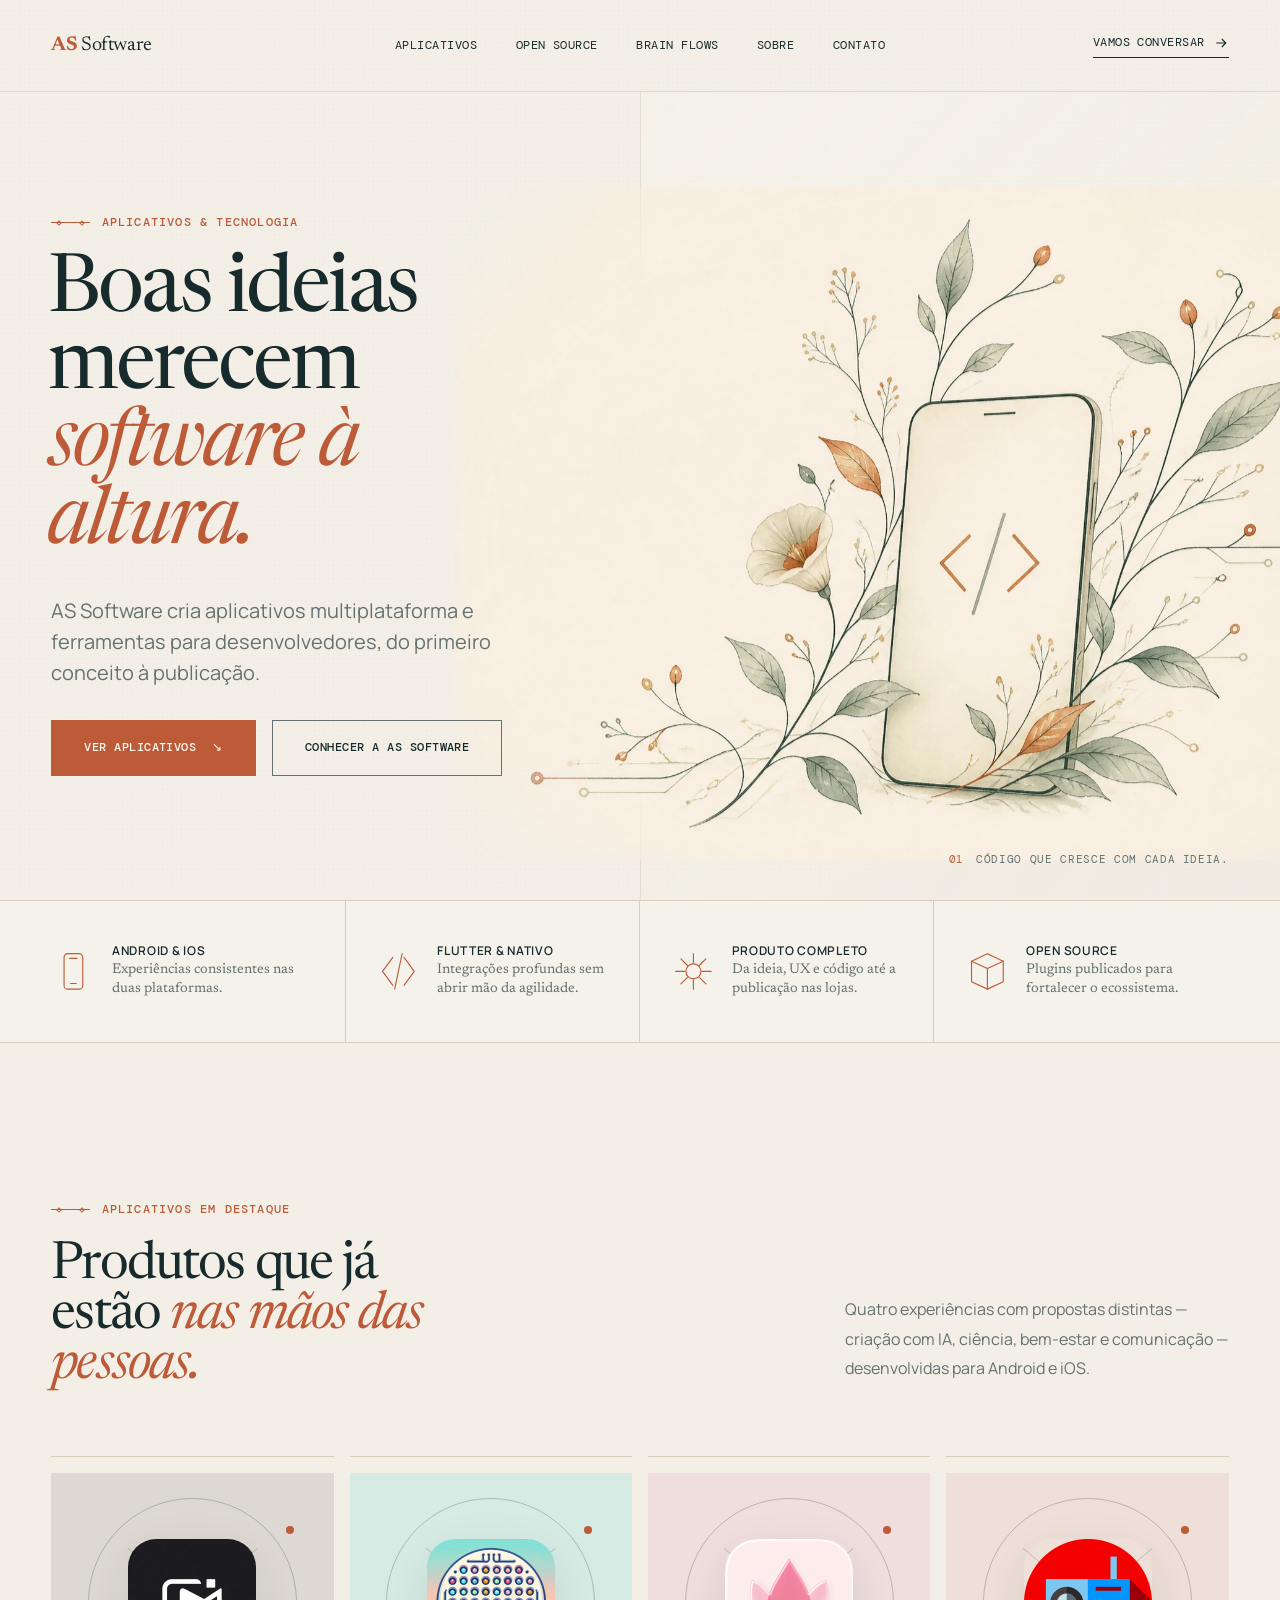
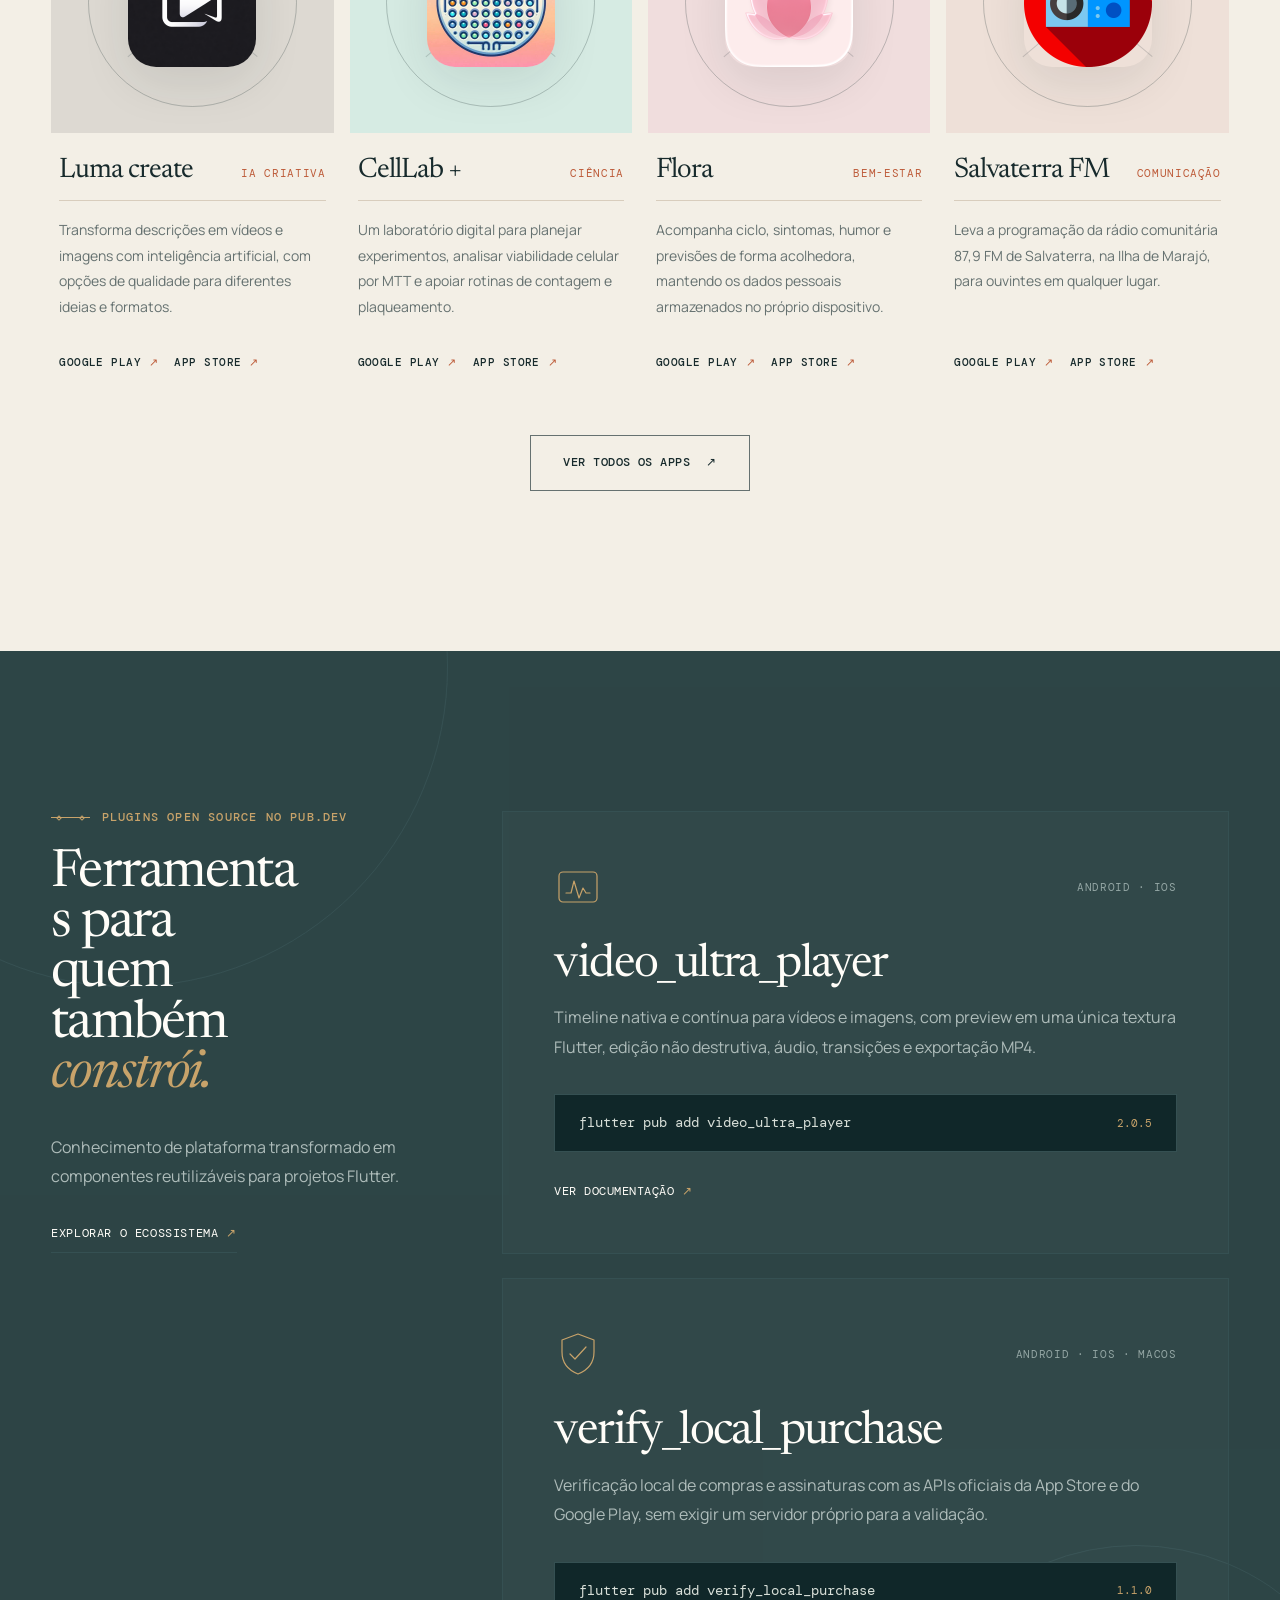
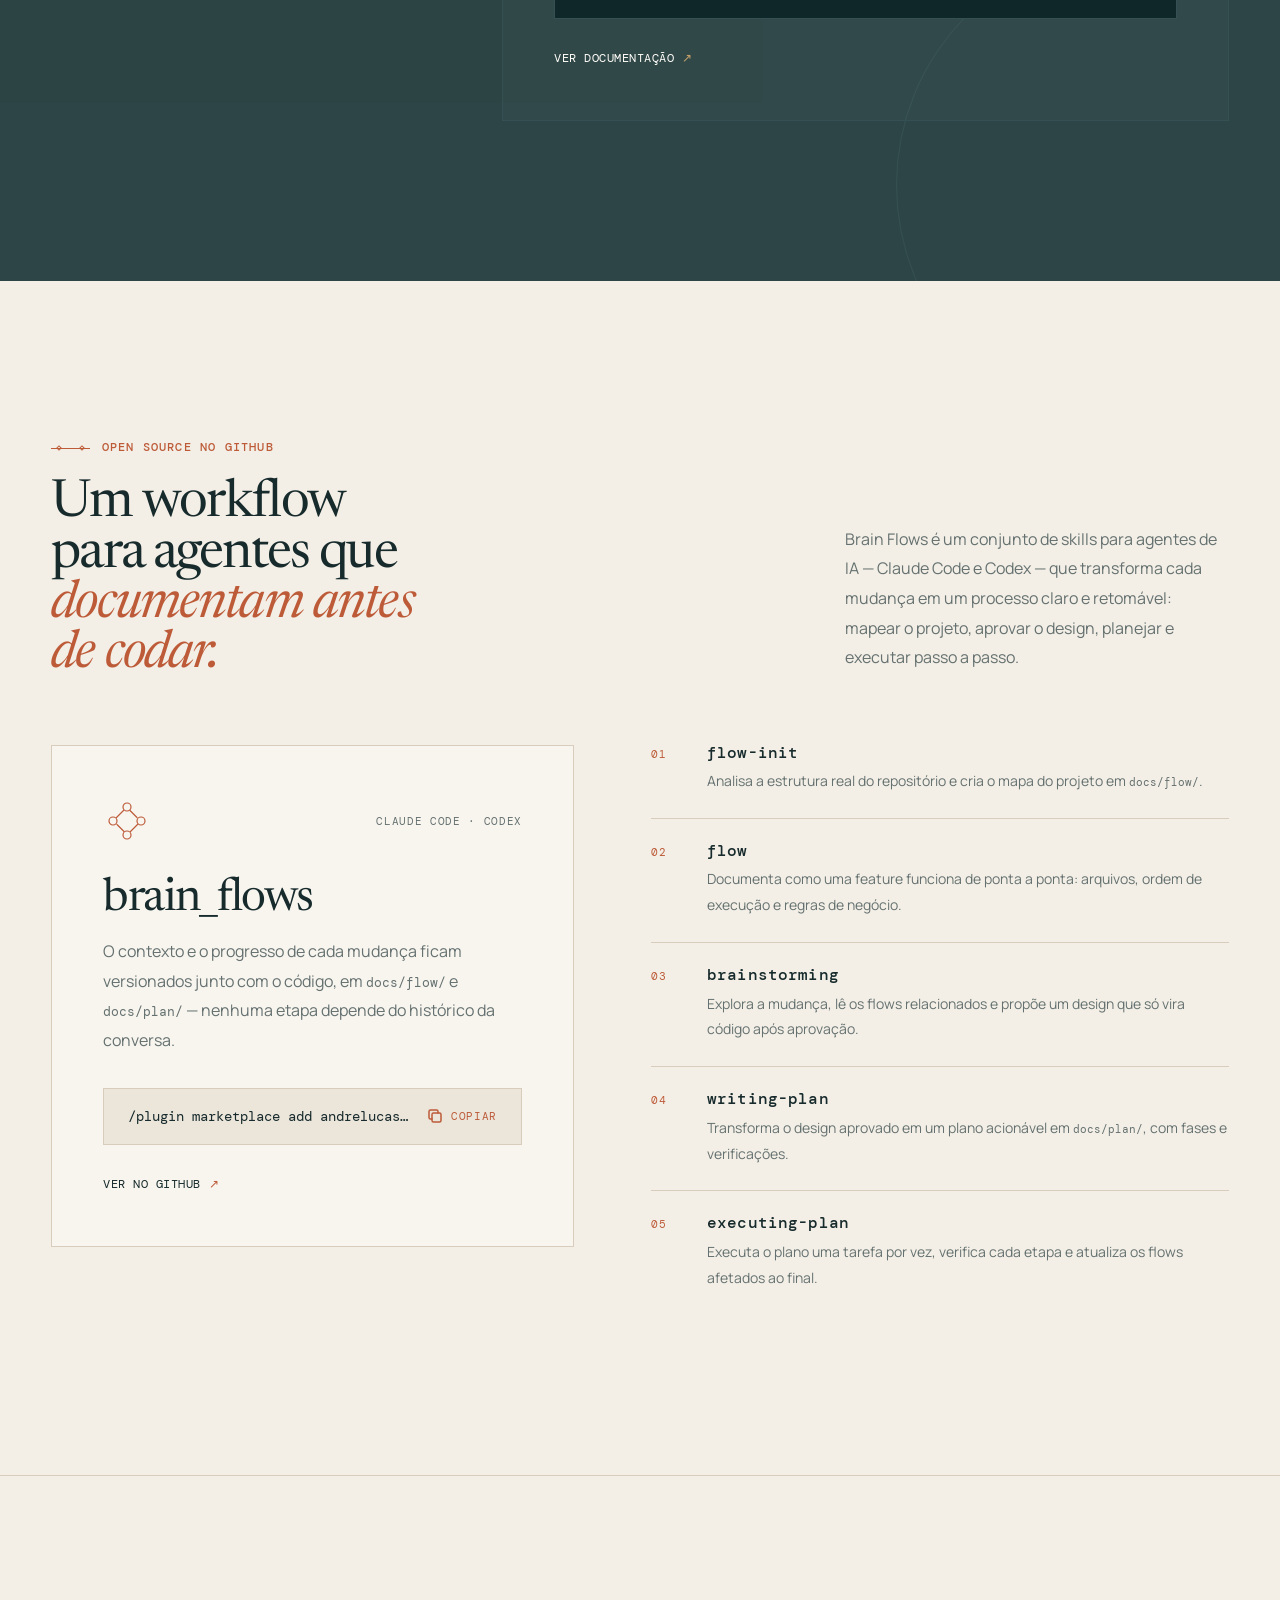
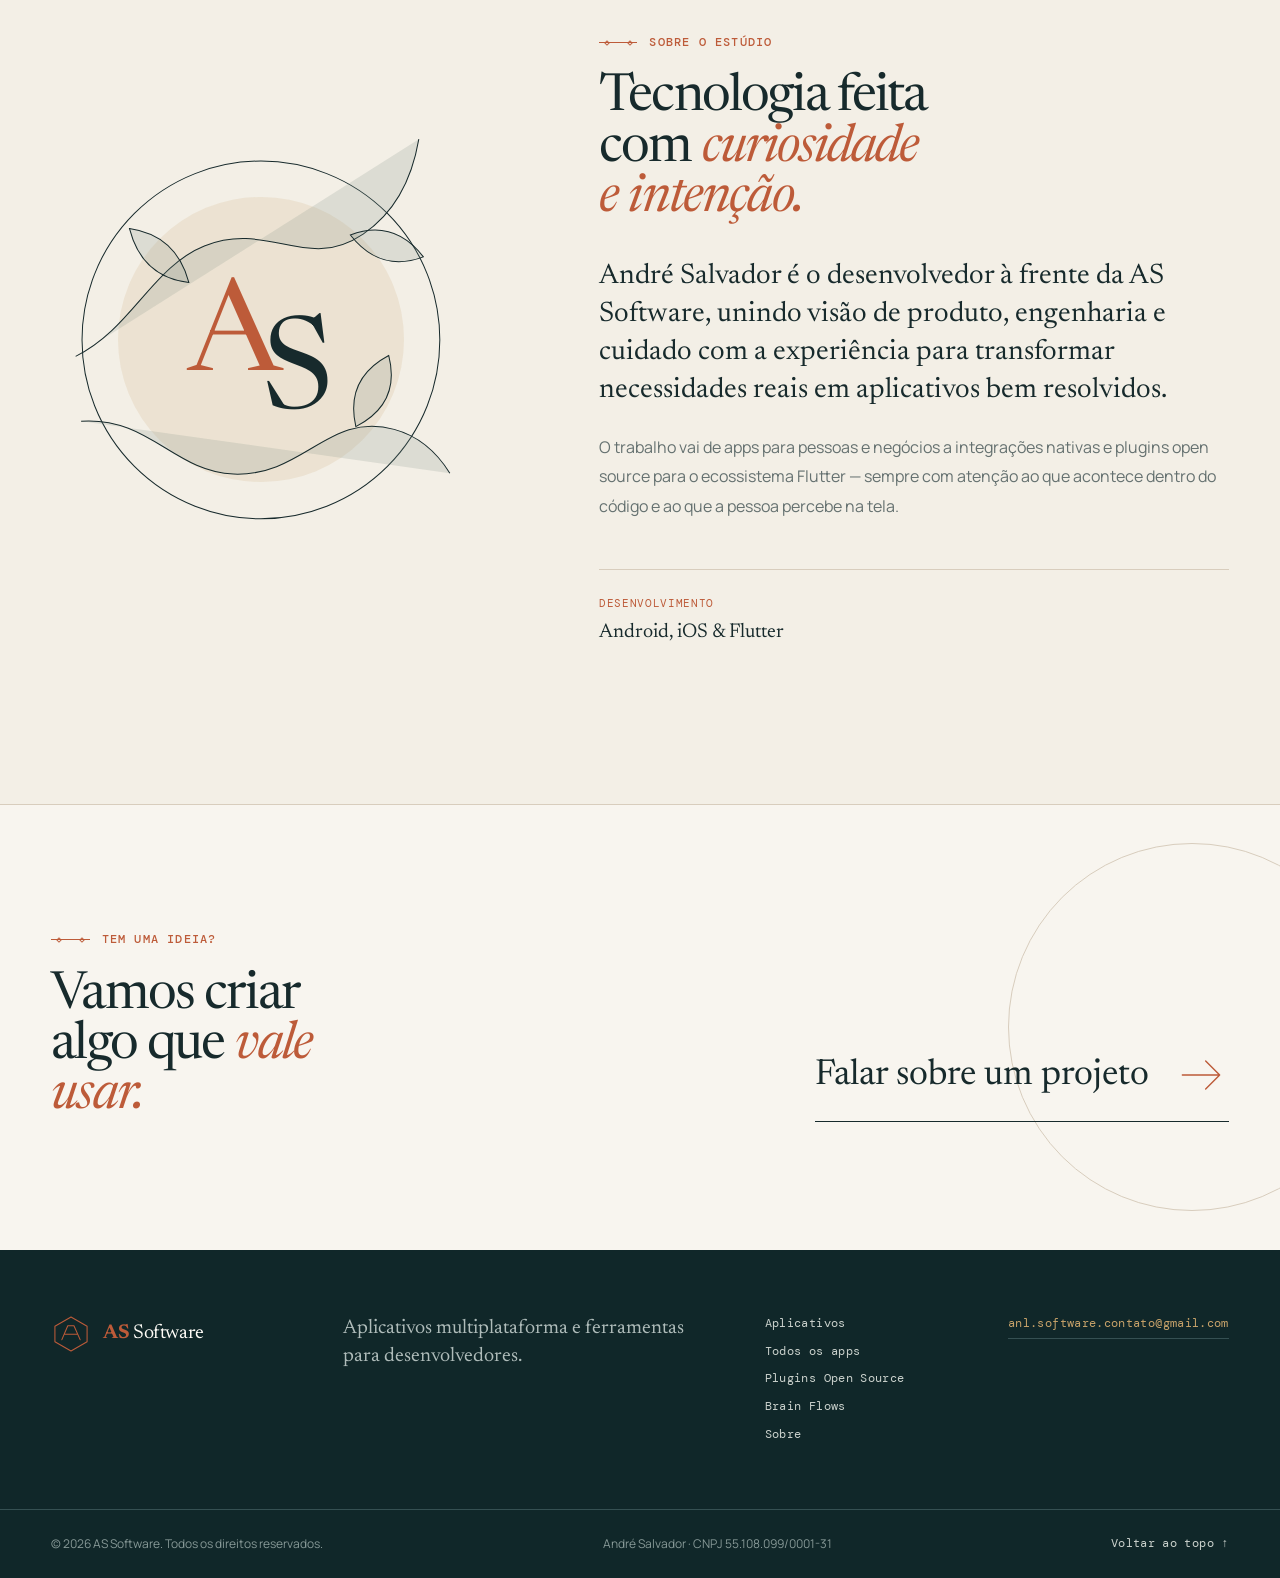
==== commit f5afe35d: "feat: add independent apps directory page with detail view - Implemented `apps.html` to list all AS " ====
--- a/index.html
+++ b/index.html
@@ -36,6 +36,7 @@
   <link rel="stylesheet" href="assets/css/components/_card.css">
   <link rel="stylesheet" href="assets/css/components/_portfolio.css">
   <link rel="stylesheet" href="assets/css/components/_brain-flows.css">
+  <link rel="stylesheet" href="assets/css/components/_app-directory.css">
   <link rel="stylesheet" href="assets/css/utilities/_utilities.css">
   <script>document.documentElement.classList.add("js");</script>
 </head>
@@ -190,6 +191,10 @@
             </div>
           </article>
         </div>
+
+        <div class="app-grid-footer" data-reveal>
+          <a class="btn btn--secondary" href="apps.html">Ver todos os apps <span aria-hidden="true">↗</span></a>
+        </div>
       </div>
     </section>
 
@@ -341,7 +346,7 @@
       </a>
       <p>Aplicativos multiplataforma e ferramentas para desenvolvedores.</p>
       <div class="site-footer__nav">
-        <a href="#apps">Aplicativos</a><a href="#plugins">Plugins Open Source</a><a href="#brain-flows">Brain Flows</a><a href="#sobre">Sobre</a>
+        <a href="#apps">Aplicativos</a><a href="apps.html">Todos os apps</a><a href="#plugins">Plugins Open Source</a><a href="#brain-flows">Brain Flows</a><a href="#sobre">Sobre</a>
       </div>
       <a class="site-footer__email" href="mailto:anl.software.contato@gmail.com">anl.software.contato@gmail.com</a>
     </div>
--- a/assets/css/components/_app-directory.css
+++ b/assets/css/components/_app-directory.css
@@ -0,0 +1,198 @@
+/* Diretório de apps — serve a página apps.html: lista todos os apps e
+   exibe o detalhe de um app por vez, centralizado, na mesma página. */
+
+.app-directory__back {
+  display: inline-flex;
+  align-items: center;
+  gap: var(--space-100);
+  margin-bottom: var(--space-500);
+  font-family: var(--font-mono);
+  font-size: var(--fs-200);
+  letter-spacing: 0.04em;
+  text-transform: uppercase;
+  color: var(--color-text-muted);
+  transition: color var(--transition-fast);
+}
+
+.app-directory__back:hover { color: var(--color-primary); }
+
+.app-list {
+  display: grid;
+  gap: var(--space-300);
+}
+
+.app-list__item {
+  display: grid;
+  grid-template-columns: auto minmax(0, 1fr) auto;
+  align-items: center;
+  gap: var(--space-400);
+  padding: var(--space-400);
+  border: 0.0625rem solid var(--color-border);
+  transition: transform var(--transition-base), border-color var(--transition-base);
+}
+
+.app-list__item:hover,
+.app-list__item:focus-visible {
+  border-color: var(--color-primary);
+  transform: translateX(0.5rem);
+}
+
+.app-list__icon {
+  display: grid;
+  place-items: center;
+  width: 4.5rem;
+  aspect-ratio: 1;
+  background: var(--app-wash);
+}
+
+.app-list__icon img {
+  width: 3rem;
+  border-radius: 22%;
+  box-shadow: var(--shadow-sm);
+}
+
+.app-list__body {
+  display: flex;
+  align-items: baseline;
+  flex-wrap: wrap;
+  column-gap: var(--space-300);
+  min-width: 0;
+}
+
+.app-list__name {
+  font-size: var(--fs-500);
+  color: var(--color-text);
+}
+
+.app-list__category {
+  font-family: var(--font-mono);
+  font-size: var(--fs-100);
+  letter-spacing: 0.06em;
+  text-transform: uppercase;
+  color: var(--color-primary);
+}
+
+.app-list__arrow {
+  color: var(--color-primary);
+  transition: transform var(--transition-fast);
+}
+
+.app-list__item:hover .app-list__arrow,
+.app-list__item:focus-visible .app-list__arrow {
+  transform: translateX(0.25rem);
+}
+
+/* Detalhe centralizado */
+.app-detail {
+  display: grid;
+  justify-items: center;
+  max-width: 36rem;
+  margin-inline: auto;
+  padding-block: var(--space-700);
+  text-align: center;
+}
+
+.app-detail__visual {
+  display: grid;
+  place-items: center;
+  width: 10rem;
+  aspect-ratio: 1;
+  margin-bottom: var(--space-500);
+  background: var(--app-wash);
+}
+
+.app-detail__visual img {
+  width: 7rem;
+  border-radius: 22%;
+  box-shadow: var(--shadow-md);
+}
+
+.app-detail__title { font-size: var(--fs-650); }
+
+.app-detail__category {
+  margin-top: var(--space-100);
+  font-family: var(--font-mono);
+  font-size: var(--fs-200);
+  letter-spacing: 0.06em;
+  text-transform: uppercase;
+  color: var(--color-primary);
+}
+
+.app-detail__description {
+  max-width: 32rem;
+  margin-top: var(--space-400);
+  line-height: var(--lh-loose);
+  color: var(--color-text-muted);
+}
+
+.app-detail__actions {
+  display: flex;
+  flex-wrap: wrap;
+  justify-content: center;
+  gap: var(--space-300);
+  margin-top: var(--space-500);
+}
+
+.app-detail__actions svg {
+  width: 1.1rem;
+  fill: currentColor;
+}
+
+.app-detail__back {
+  margin-top: var(--space-600);
+  font-family: var(--font-mono);
+  font-size: var(--fs-200);
+  letter-spacing: 0.04em;
+  text-transform: uppercase;
+  color: var(--color-text-muted);
+  transition: color var(--transition-fast);
+}
+
+.app-detail__back:hover { color: var(--color-primary); }
+
+/* Wash por app — compartilhado entre item da lista e painel de detalhe */
+.app-list__item--luma,
+.app-detail--luma { --app-wash: #ddd9d2; }
+
+.app-list__item--celllab,
+.app-detail--celllab { --app-wash: #d6ebe3; }
+
+.app-list__item--flora,
+.app-detail--flora { --app-wash: #f0dddd; }
+
+.app-list__item--radio,
+.app-detail--radio { --app-wash: #eee0d8; }
+
+/* Estado da página: lista ou detalhe. Sem JS, ambos ficam visíveis e
+   navegáveis por âncora — segue o precedente de _portfolio.css:641. */
+.js .app-list.is-hidden { display: none; }
+.js .app-detail { display: none; }
+.js .app-detail.is-active { display: grid; }
+
+/* Botão "Ver todos os apps" no fim da seção Aplicativos da landing */
+.app-grid-footer {
+  display: flex;
+  justify-content: center;
+  margin-top: var(--space-600);
+}
+
+@media (max-width: 1180px) {
+  .app-detail { padding-block: var(--space-600); }
+}
+
+@media (max-width: 768px) {
+  .app-list__item { gap: var(--space-300); padding: var(--space-300); }
+  .app-list__icon { width: 3.75rem; }
+  .app-list__icon img { width: 2.5rem; }
+  .app-detail__visual { width: 8.5rem; }
+  .app-detail__visual img { width: 6rem; }
+}
+
+@media (max-width: 540px) {
+  .app-list__item { grid-template-columns: auto minmax(0, 1fr); }
+  .app-list__arrow { display: none; }
+  .app-list__body { flex-direction: column; align-items: flex-start; gap: var(--space-050); }
+  .app-detail__visual { width: 7rem; }
+  .app-detail__visual img { width: 5rem; }
+  .app-detail__actions { align-items: stretch; flex-direction: column; }
+}
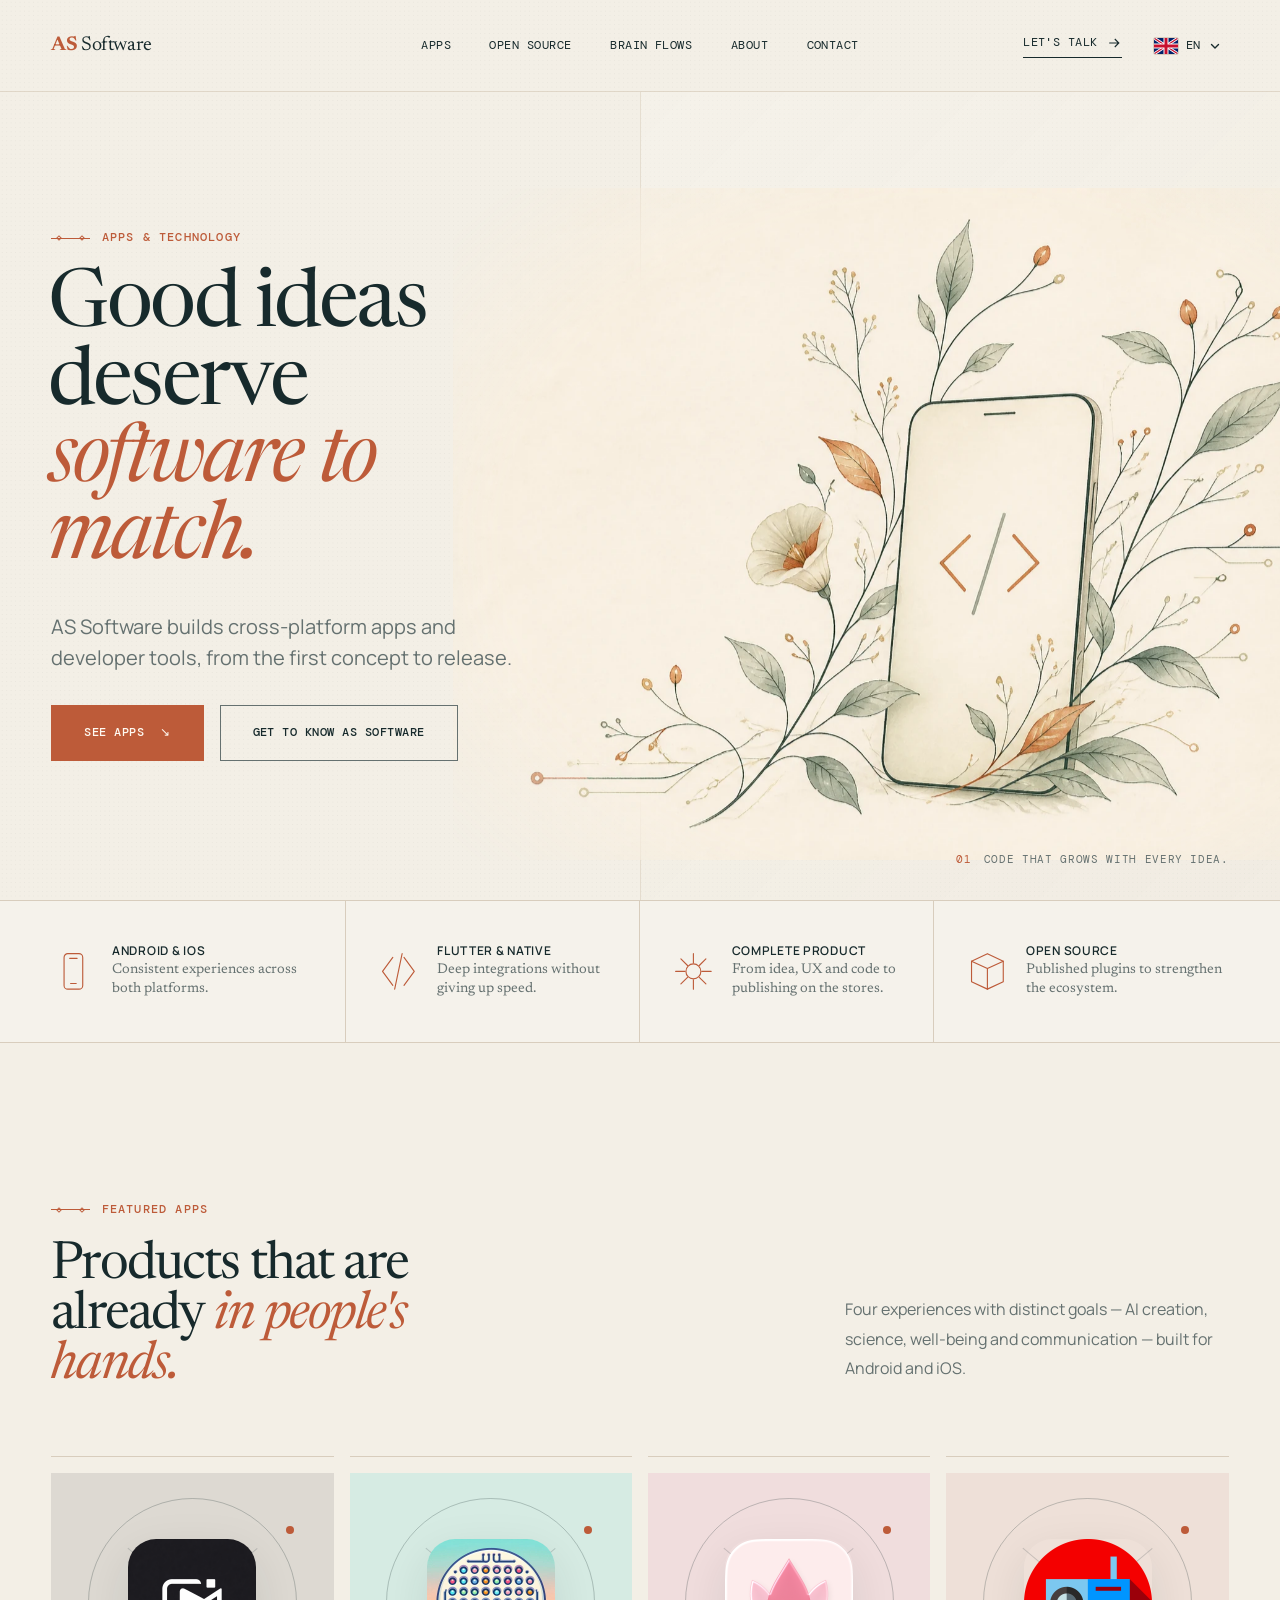
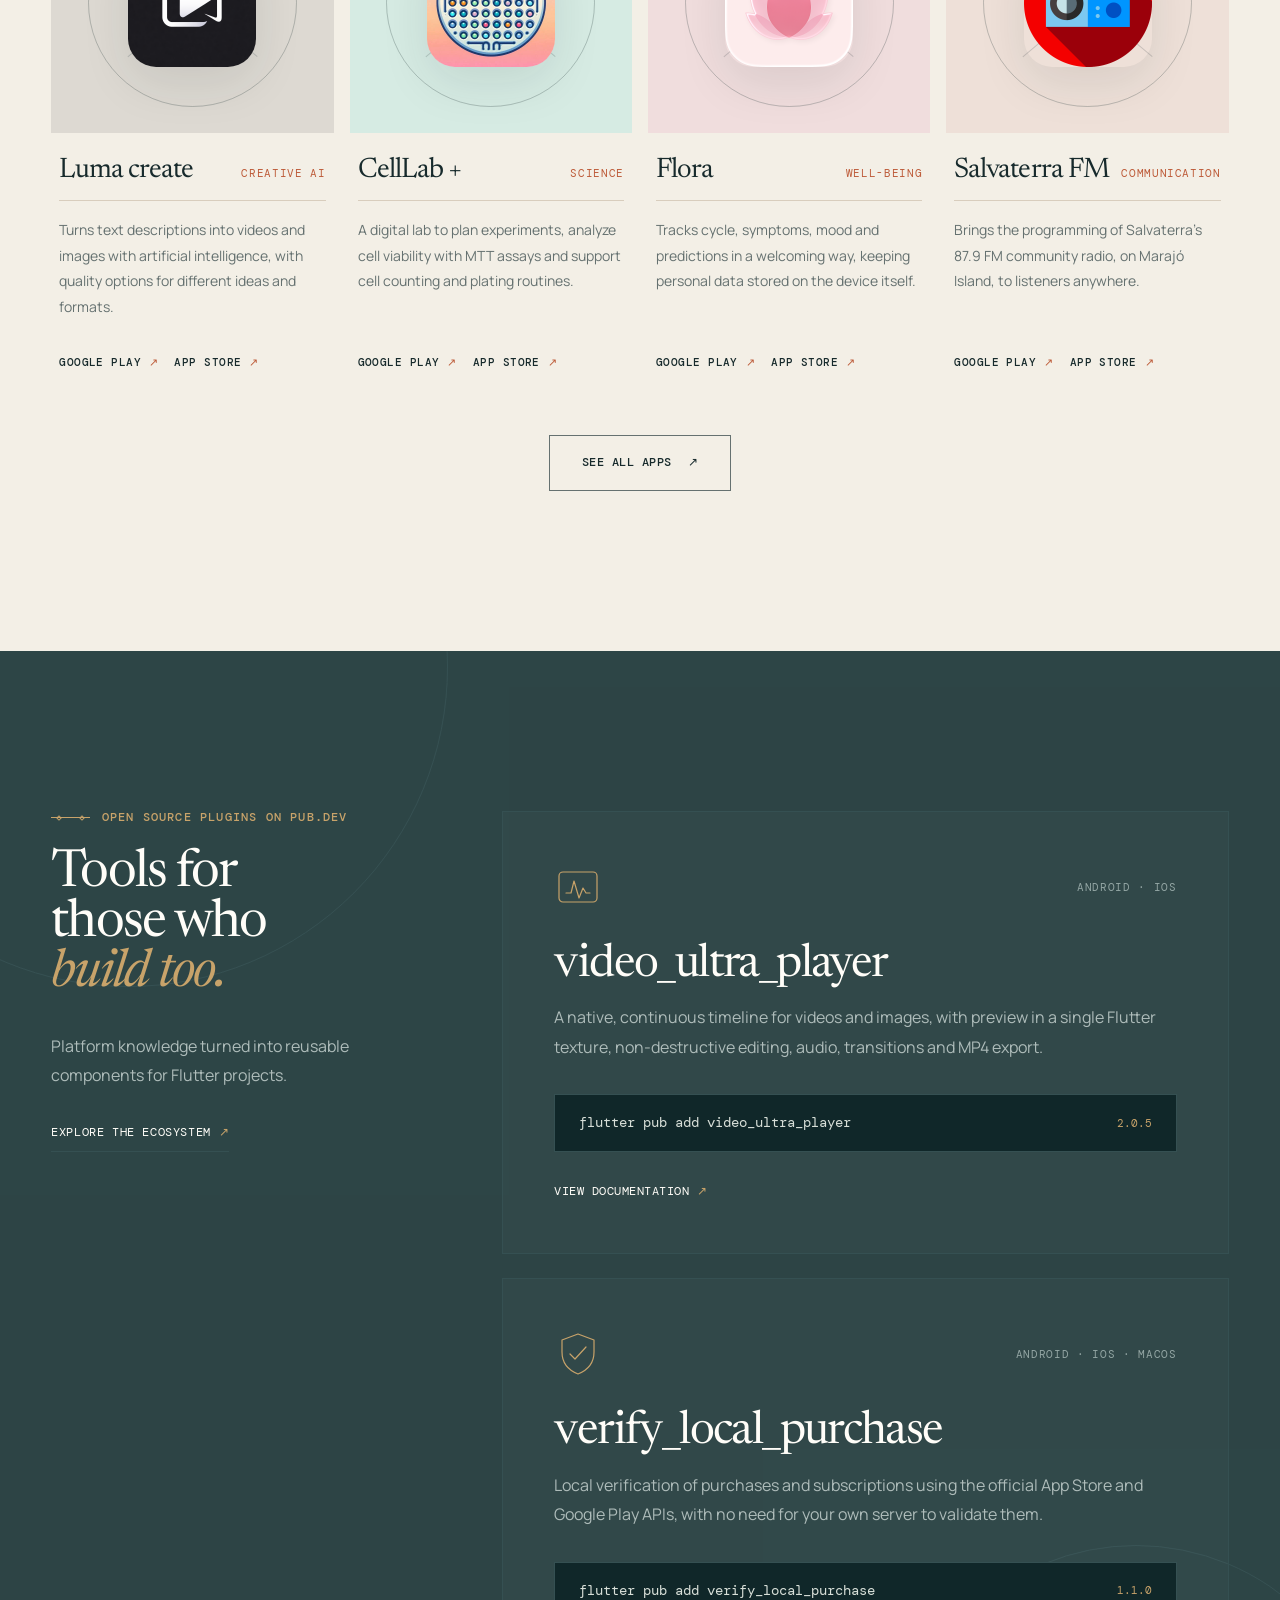
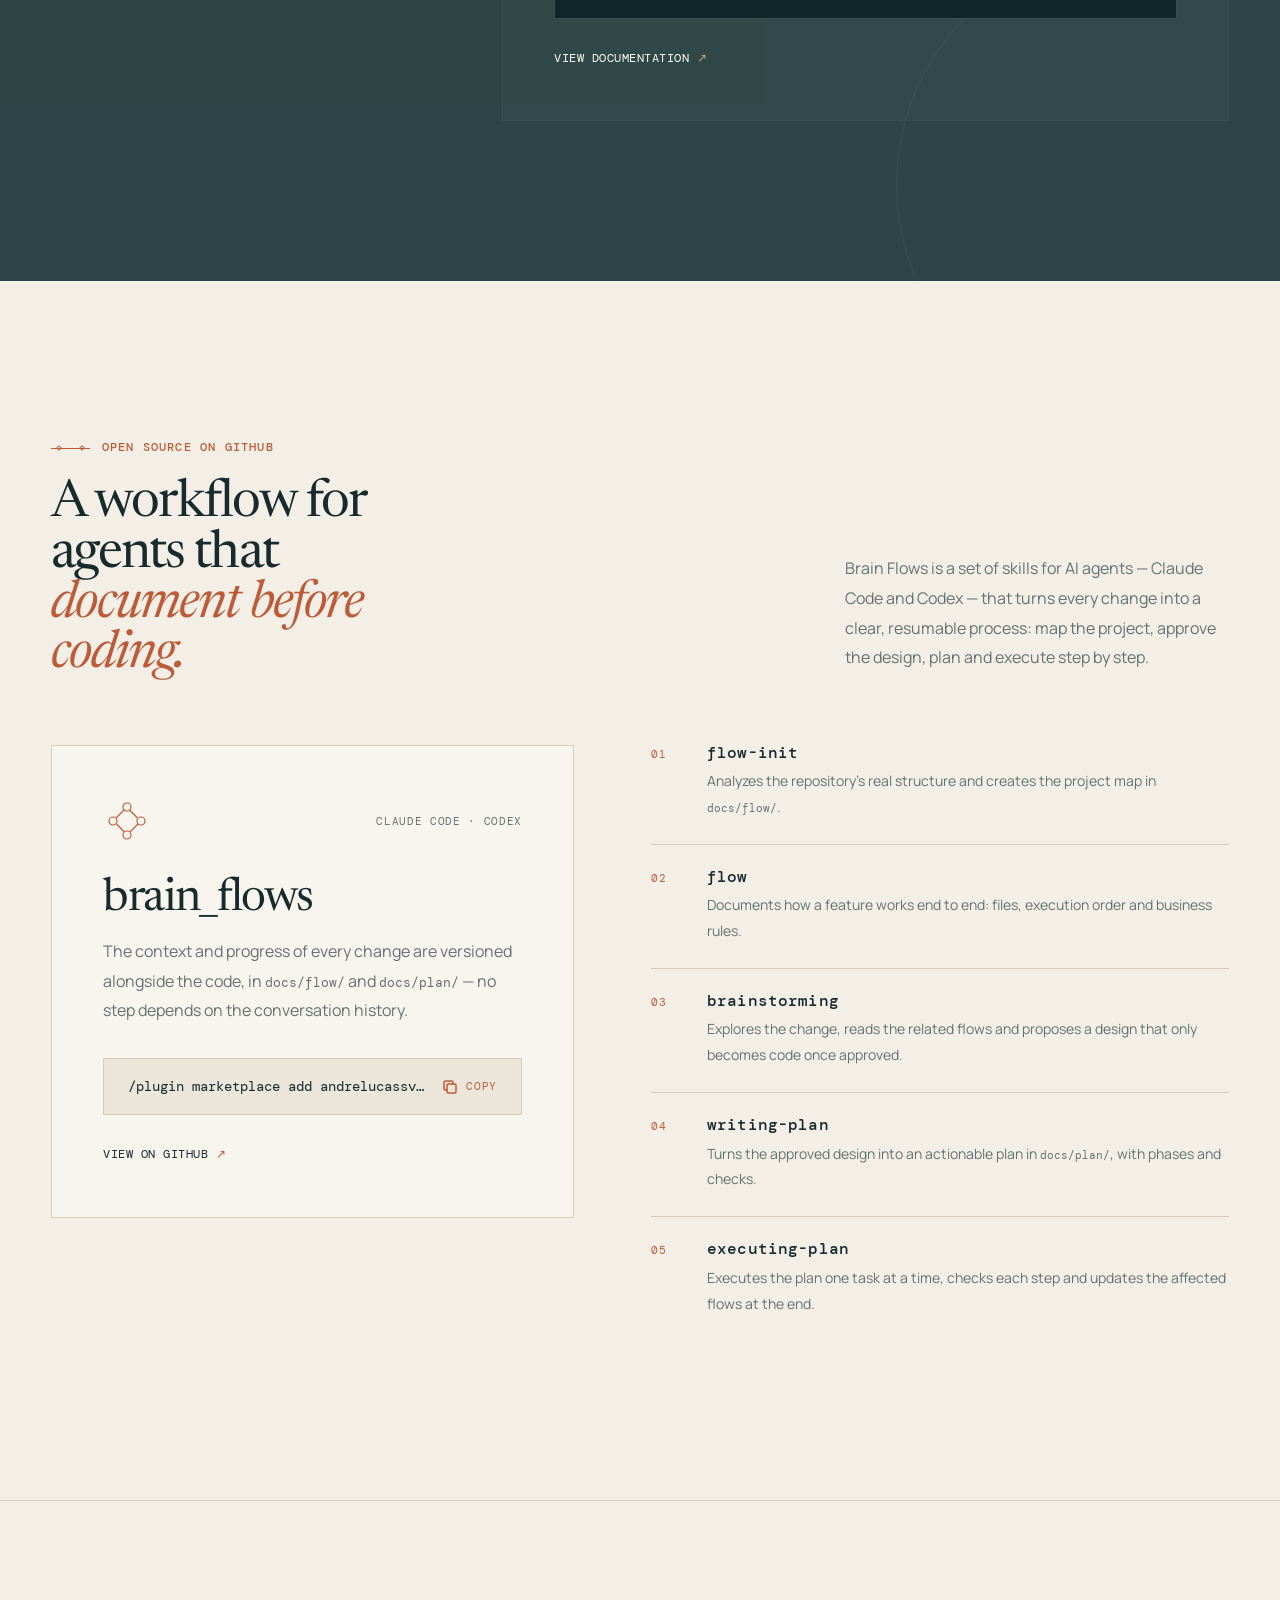
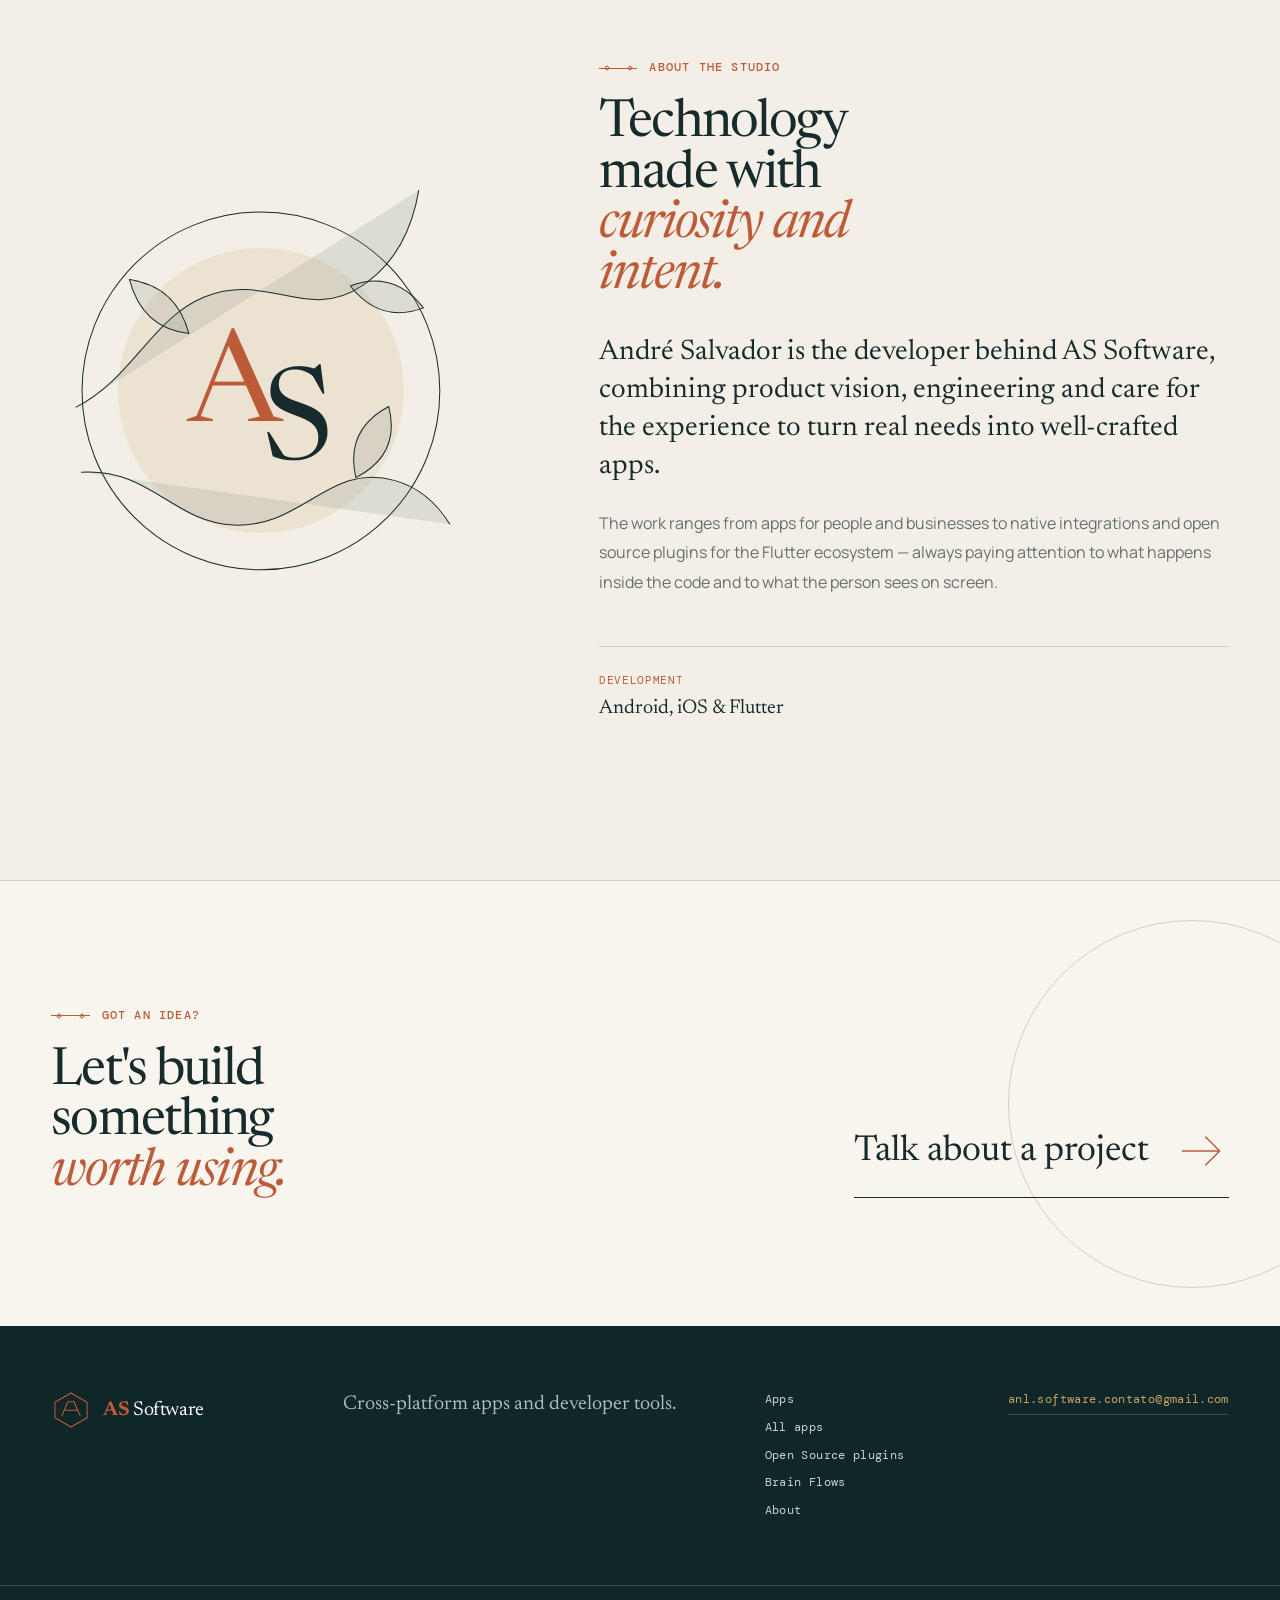
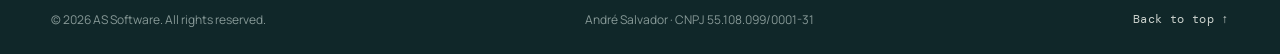
==== commit 0e2846b1: "Refactor meta tags and descriptions for localization in app pages - Updated meta descriptions and Op" ====
--- a/index.html
+++ b/index.html
@@ -4,18 +4,18 @@
   <meta charset="UTF-8">
   <meta name="viewport" content="width=device-width, initial-scale=1.0">
   <meta name="theme-color" content="#f3efe6">
-  <meta name="description" content="Portfólio de André Salvador e da AS Software: aplicativos para Android e iOS e plugins Flutter publicados no pub.dev.">
-  <meta property="og:title" content="AS Software — Aplicativos e tecnologia com propósito">
-  <meta property="og:description" content="Apps multiplataforma e plugins Flutter desenvolvidos por André Salvador.">
+  <meta name="description" content="Portfólio de André Salvador e da AS Software: aplicativos para Android e iOS e plugins Flutter publicados no pub.dev." data-i18n-attr="content:meta.home.description">
+  <meta property="og:title" content="AS Software — Aplicativos e tecnologia com propósito" data-i18n-attr="content:meta.home.ogTitle">
+  <meta property="og:description" content="Apps multiplataforma e plugins Flutter desenvolvidos por André Salvador." data-i18n-attr="content:meta.home.ogDescription">
   <meta property="og:type" content="website">
   <meta property="og:url" content="https://andresalvador.com/">
   <meta property="og:image" content="https://andresalvador.com/assets/img/og-cover.png">
   <meta property="og:image:width" content="1200">
   <meta property="og:image:height" content="630">
-  <meta property="og:image:alt" content="AS Software — ilustração de um celular com o símbolo </> cercado por flores">
+  <meta property="og:image:alt" content="AS Software — ilustração de um celular com o símbolo </> cercado por flores" data-i18n-attr="content:meta.home.ogImageAlt">
   <meta name="twitter:card" content="summary_large_image">
-  <meta name="twitter:title" content="AS Software — Aplicativos e tecnologia com propósito">
-  <meta name="twitter:description" content="Apps multiplataforma e plugins Flutter desenvolvidos por André Salvador.">
+  <meta name="twitter:title" content="AS Software — Aplicativos e tecnologia com propósito" data-i18n-attr="content:meta.home.ogTitle">
+  <meta name="twitter:description" content="Apps multiplataforma e plugins Flutter desenvolvidos por André Salvador." data-i18n-attr="content:meta.home.ogDescription">
   <meta name="twitter:image" content="https://andresalvador.com/assets/img/og-cover.png">
   <title>AS Software — André Salvador</title>
   <link rel="icon" href="assets/img/favicon.svg" type="image/svg+xml">
@@ -29,23 +29,29 @@
   <link rel="stylesheet" href="assets/css/base/_base.css">
   <link rel="stylesheet" href="assets/css/layout/_container.css">
   <link rel="stylesheet" href="assets/css/layout/_grid.css">
-  <link rel="stylesheet" href="assets/css/layout/_header.css">
+  <link rel="stylesheet" href="assets/css/layout/_header.css?v=20261102">
   <link rel="stylesheet" href="assets/css/layout/_footer.css">
   <link rel="stylesheet" href="assets/css/components/_button.css">
   <link rel="stylesheet" href="assets/css/components/_nav.css">
   <link rel="stylesheet" href="assets/css/components/_card.css">
   <link rel="stylesheet" href="assets/css/components/_portfolio.css">
   <link rel="stylesheet" href="assets/css/components/_brain-flows.css">
-  <link rel="stylesheet" href="assets/css/components/_app-directory.css">
+  <link rel="stylesheet" href="assets/css/components/_app-directory.css?v=20261017">
+  <link rel="stylesheet" href="assets/css/components/_lang-switch.css?v=20261103">
   <link rel="stylesheet" href="assets/css/utilities/_utilities.css">
   <script>document.documentElement.classList.add("js");</script>
 </head>
 <body>
-  <a class="skip-link" href="#conteudo">Ir para o conteúdo</a>
+  <svg class="svg-sprite" aria-hidden="true" focusable="false">
+    <symbol id="flag-br" viewBox="0 0 24 16"><rect width="24" height="16" fill="#009b3a"/><path d="M12 2.2 21.4 8 12 13.8 2.6 8Z" fill="#fedf00"/><circle cx="12" cy="8" r="3.3" fill="#002776"/></symbol>
+    <symbol id="flag-gb" viewBox="0 0 24 16"><rect width="24" height="16" fill="#012169"/><path d="M0 0 24 16M24 0 0 16" stroke="#fff" stroke-width="3"/><path d="M0 0 24 16M24 0 0 16" stroke="#c8102e" stroke-width="1.2"/><path d="M12 0v16M0 8h24" stroke="#fff" stroke-width="5"/><path d="M12 0v16M0 8h24" stroke="#c8102e" stroke-width="3"/></symbol>
+    <symbol id="flag-es" viewBox="0 0 24 16"><rect width="24" height="16" fill="#aa151b"/><rect y="4" width="24" height="8" fill="#f1bf00"/></symbol>
+  </svg>
+  <a class="skip-link" href="#conteudo" data-i18n="skip">Ir para o conteúdo</a>
 
   <header class="site-header" data-header>
     <div class="container site-header__inner">
-      <a href="#inicio" class="brand" aria-label="AS Software — início">
+      <a href="#inicio" class="brand" aria-label="AS Software — início" data-i18n-attr="aria-label:brand.home">
         <!-- <svg class="brand__mark" viewBox="0 0 46 46" aria-hidden="true">
           <path d="M23 3.5 41.5 14v18L23 42.5 4.5 32V14L23 3.5Z"/>
           <path d="m12.5 29.5 6.8-16h7.1l7.1 16M15.4 23.2h15.2M29.7 14.7c-1.2-1-3-1.6-5.2-1.6-3.1 0-5.2 1.4-5.2 3.6 0 5.8 11.5 2.1 11.5 8.1 0 2.5-2.5 4.1-6.2 4.1-2.6 0-4.8-.7-6.2-2"/>
@@ -53,24 +59,39 @@
         <span class="brand__name"><strong>AS</strong> Software</span>
       </a>
 
-      <nav class="nav" id="menu-principal" aria-label="Navegação principal" data-nav>
+      <nav class="nav" id="menu-principal" aria-label="Navegação principal" data-i18n-attr="aria-label:nav.label" data-nav>
         <ul class="nav__list">
-          <li><a href="#apps" class="nav__link">Aplicativos</a></li>
+          <li><a href="#apps" class="nav__link" data-i18n="nav.apps">Aplicativos</a></li>
           <li><a href="#plugins" class="nav__link">Open Source</a></li>
           <li><a href="#brain-flows" class="nav__link">Brain Flows</a></li>
-          <li><a href="#sobre" class="nav__link">Sobre</a></li>
-          <li><a href="#contato" class="nav__link">Contato</a></li>
+          <li><a href="#sobre" class="nav__link" data-i18n="nav.about">Sobre</a></li>
+          <li><a href="#contato" class="nav__link" data-i18n="nav.contact">Contato</a></li>
         </ul>
       </nav>
 
-      <a class="header-contact" href="mailto:anl.software.contato@gmail.com">
-        <span>Vamos conversar</span>
-        <svg viewBox="0 0 20 20" aria-hidden="true"><path d="M4 10h12M11 5l5 5-5 5"/></svg>
-      </a>
-
-      <button class="site-header__toggle" type="button" aria-label="Abrir menu" aria-expanded="false" aria-controls="menu-principal" data-nav-toggle>
-        <span></span><span></span>
-      </button>
+      <div class="site-header__actions">
+        <a class="header-contact" href="mailto:anl.software.contato@gmail.com">
+          <span data-i18n="header.contact">Vamos conversar</span>
+          <svg viewBox="0 0 20 20" aria-hidden="true"><path d="M4 10h12M11 5l5 5-5 5"/></svg>
+        </a>
+
+        <div class="lang-switch" data-lang-switch>
+          <button class="lang-switch__trigger" type="button" aria-label="Idioma" aria-haspopup="true" aria-expanded="false" aria-controls="menu-idioma" data-lang-trigger>
+            <svg class="lang-switch__flag" viewBox="0 0 24 16" aria-hidden="true"><use href="#flag-br" data-lang-flag/></svg>
+            <span data-lang-label>PT</span>
+            <svg class="lang-switch__chevron" viewBox="0 0 12 12" aria-hidden="true"><path d="m2.5 4.5 3.5 3.5 3.5-3.5"/></svg>
+          </button>
+          <ul class="lang-switch__menu" id="menu-idioma" hidden data-lang-menu>
+            <li><button class="lang-switch__option" type="button" lang="pt-BR" data-lang="pt-BR" data-lang-code="PT" data-lang-name="Português" data-flag="br"><svg class="lang-switch__flag" viewBox="0 0 24 16" aria-hidden="true"><use href="#flag-br"/></svg><span>Português</span></button></li>
+            <li><button class="lang-switch__option" type="button" lang="en" data-lang="en" data-lang-code="EN" data-lang-name="English" data-flag="gb"><svg class="lang-switch__flag" viewBox="0 0 24 16" aria-hidden="true"><use href="#flag-gb"/></svg><span>English</span></button></li>
+            <li><button class="lang-switch__option" type="button" lang="es" data-lang="es" data-lang-code="ES" data-lang-name="Español" data-flag="es"><svg class="lang-switch__flag" viewBox="0 0 24 16" aria-hidden="true"><use href="#flag-es"/></svg><span>Español</span></button></li>
+          </ul>
+        </div>
+
+        <button class="site-header__toggle" type="button" aria-label="Abrir menu" aria-expanded="false" aria-controls="menu-principal" data-nav-toggle>
+          <span></span><span></span>
+        </button>
+      </div>
     </div>
   </header>
 
@@ -80,12 +101,12 @@
     <section class="hero" id="inicio">
       <div class="container hero__inner">
         <div class="hero__content" data-reveal>
-          <p class="eyebrow"><span></span> Aplicativos &amp; tecnologia</p>
-          <h1>Boas ideias merecem <em>software à altura.</em></h1>
-          <p class="hero__lead">AS Software cria aplicativos multiplataforma e ferramentas para desenvolvedores, do primeiro conceito à publicação.</p>
+          <p class="eyebrow" data-i18n="hero.eyebrow"><span></span> Aplicativos &amp; tecnologia</p>
+          <h1 data-i18n-html="hero.title">Boas ideias merecem <em>software à altura.</em></h1>
+          <p class="hero__lead" data-i18n="hero.lead">AS Software cria aplicativos multiplataforma e ferramentas para desenvolvedores, do primeiro conceito à publicação.</p>
           <div class="hero__actions">
-            <a class="btn btn--primary" href="#apps">Ver aplicativos <span aria-hidden="true">↘</span></a>
-            <a class="btn btn--secondary" href="#sobre">Conhecer a AS Software</a>
+            <a class="btn btn--primary" href="#apps" data-i18n="hero.ctaApps">Ver aplicativos <span aria-hidden="true">↘</span></a>
+            <a class="btn btn--secondary" href="#sobre" data-i18n="hero.ctaAbout">Conhecer a AS Software</a>
           </div>
         </div>
 
@@ -94,28 +115,28 @@
             <source srcset="assets/img/hero-code-garden-v2.webp" type="image/webp">
             <img src="assets/img/hero-code-garden-v2.png" width="1448" height="1086" alt="">
           </picture>
-          <p class="hero-art__caption"><span>01</span> Código que cresce com cada ideia.</p>
-        </div>
-      </div>
-    </section>
-
-    <section class="capabilities" aria-label="Áreas de atuação">
+          <p class="hero-art__caption" data-i18n="hero.caption"><span>01</span> Código que cresce com cada ideia.</p>
+        </div>
+      </div>
+    </section>
+
+    <section class="capabilities" aria-label="Áreas de atuação" data-i18n-attr="aria-label:cap.label">
       <div class="container capabilities__grid">
         <article class="capability" data-reveal>
           <svg viewBox="0 0 48 48" aria-hidden="true"><rect x="14" y="5" width="20" height="38" rx="4"/><path d="M20 10h8M21 37h6"/></svg>
-          <div><h2>Android &amp; iOS</h2><p>Experiências consistentes nas duas plataformas.</p></div>
+          <div><h2>Android &amp; iOS</h2><p data-i18n="cap.mobile.text">Experiências consistentes nas duas plataformas.</p></div>
         </article>
         <article class="capability" data-reveal>
           <svg viewBox="0 0 48 48" aria-hidden="true"><path d="m18 9-11 15 11 15M30 9l11 15-11 15M28 5l-8 38"/></svg>
-          <div><h2>Flutter &amp; nativo</h2><p>Integrações profundas sem abrir mão da agilidade.</p></div>
+          <div><h2 data-i18n="cap.flutter.title">Flutter &amp; nativo</h2><p data-i18n="cap.flutter.text">Integrações profundas sem abrir mão da agilidade.</p></div>
         </article>
         <article class="capability" data-reveal>
           <svg viewBox="0 0 48 48" aria-hidden="true"><path d="M24 5v10M24 33v10M5 24h10M33 24h10M10.6 10.6l7.1 7.1M30.3 30.3l7.1 7.1M37.4 10.6l-7.1 7.1M17.7 30.3l-7.1 7.1"/><circle cx="24" cy="24" r="8"/></svg>
-          <div><h2>Produto completo</h2><p>Da ideia, UX e código até a publicação nas lojas.</p></div>
+          <div><h2 data-i18n="cap.product.title">Produto completo</h2><p data-i18n="cap.product.text">Da ideia, UX e código até a publicação nas lojas.</p></div>
         </article>
         <article class="capability" data-reveal>
           <svg viewBox="0 0 48 48" aria-hidden="true"><path d="M7 35V13l17-8 17 8v22l-17 8-17-8Z"/><path d="m7 13 17 8 17-8M24 21v22"/></svg>
-          <div><h2>Open source</h2><p>Plugins publicados para fortalecer o ecossistema.</p></div>
+          <div><h2 data-i18n="cap.oss.title">Open source</h2><p data-i18n="cap.oss.text">Plugins publicados para fortalecer o ecossistema.</p></div>
         </article>
       </div>
     </section>
@@ -124,22 +145,22 @@
       <div class="container">
         <div class="collection-heading" data-reveal>
           <div>
-            <p class="eyebrow"><span></span> Aplicativos em destaque</p>
-            <h2>Produtos que já estão <em>nas mãos das pessoas.</em></h2>
+            <p class="eyebrow" data-i18n="apps.eyebrow"><span></span> Aplicativos em destaque</p>
+            <h2 data-i18n-html="apps.title">Produtos que já estão <em>nas mãos das pessoas.</em></h2>
           </div>
-          <p>Quatro experiências com propostas distintas — criação com IA, ciência, bem-estar e comunicação — desenvolvidas para Android e iOS.</p>
+          <p data-i18n="apps.intro">Quatro experiências com propostas distintas — criação com IA, ciência, bem-estar e comunicação — desenvolvidas para Android e iOS.</p>
         </div>
 
         <div class="app-grid">
           <article class="app-card app-card--luma" data-reveal>
             <div class="app-card__visual">
               <span class="app-card__orbit"></span>
-              <img src="assets/img/apps/luma-create.webp" width="512" height="512" alt="Ícone do aplicativo Luma create">
+              <img src="assets/img/apps/luma-create.webp" width="512" height="512" alt="Ícone do aplicativo Luma create" data-i18n-attr="alt:app.iconAlt" data-i18n-name="Luma create">
             </div>
             <div class="app-card__body">
-              <div class="app-card__title-row"><h3>Luma create</h3><span>IA criativa</span></div>
-              <p>Transforma descrições em vídeos e imagens com inteligência artificial, com opções de qualidade para diferentes ideias e formatos.</p>
-              <div class="store-links" aria-label="Baixar Luma create">
+              <div class="app-card__title-row"><h3>Luma create</h3><span data-i18n="app.luma.category">IA criativa</span></div>
+              <p data-i18n="app.luma.desc">Transforma descrições em vídeos e imagens com inteligência artificial, com opções de qualidade para diferentes ideias e formatos.</p>
+              <div class="store-links" aria-label="Baixar Luma create" data-i18n-attr="aria-label:app.download" data-i18n-name="Luma create">
                 <a href="https://play.google.com/store/apps/details?id=com.andre.luma_vid" target="_blank" rel="noopener">Google Play <span>↗</span></a>
                 <a href="https://apps.apple.com/br/app/luma-create-ai-studio/id6757760221" target="_blank" rel="noopener">App Store <span>↗</span></a>
               </div>
@@ -149,12 +170,12 @@
           <article class="app-card app-card--celllab" data-reveal>
             <div class="app-card__visual">
               <span class="app-card__orbit"></span>
-              <img src="assets/img/apps/celllab.webp" width="512" height="512" alt="Ícone do aplicativo CellLab +">
+              <img src="assets/img/apps/celllab.webp" width="512" height="512" alt="Ícone do aplicativo CellLab +" data-i18n-attr="alt:app.iconAlt" data-i18n-name="CellLab +">
             </div>
             <div class="app-card__body">
-              <div class="app-card__title-row"><h3>CellLab +</h3><span>Ciência</span></div>
-              <p>Um laboratório digital para planejar experimentos, analisar viabilidade celular por MTT e apoiar rotinas de contagem e plaqueamento.</p>
-              <div class="store-links" aria-label="Baixar CellLab +">
+              <div class="app-card__title-row"><h3>CellLab +</h3><span data-i18n="app.celllab.category">Ciência</span></div>
+              <p data-i18n="app.celllab.desc">Um laboratório digital para planejar experimentos, analisar viabilidade celular por MTT e apoiar rotinas de contagem e plaqueamento.</p>
+              <div class="store-links" aria-label="Baixar CellLab +" data-i18n-attr="aria-label:app.download" data-i18n-name="CellLab +">
                 <a href="https://play.google.com/store/apps/details?id=com.andre.projectlab" target="_blank" rel="noopener">Google Play <span>↗</span></a>
                 <a href="https://apps.apple.com/br/app/celllab/id6499239786" target="_blank" rel="noopener">App Store <span>↗</span></a>
               </div>
@@ -164,12 +185,12 @@
           <article class="app-card app-card--flora" data-reveal>
             <div class="app-card__visual">
               <span class="app-card__orbit"></span>
-              <img src="assets/img/apps/flora.webp" width="512" height="512" alt="Ícone do aplicativo Flora">
+              <img src="assets/img/apps/flora.webp" width="512" height="512" alt="Ícone do aplicativo Flora" data-i18n-attr="alt:app.iconAlt" data-i18n-name="Flora">
             </div>
             <div class="app-card__body">
-              <div class="app-card__title-row"><h3>Flora</h3><span>Bem-estar</span></div>
-              <p>Acompanha ciclo, sintomas, humor e previsões de forma acolhedora, mantendo os dados pessoais armazenados no próprio dispositivo.</p>
-              <div class="store-links" aria-label="Baixar Flora">
+              <div class="app-card__title-row"><h3>Flora</h3><span data-i18n="app.flora.category">Bem-estar</span></div>
+              <p data-i18n="app.flora.desc">Acompanha ciclo, sintomas, humor e previsões de forma acolhedora, mantendo os dados pessoais armazenados no próprio dispositivo.</p>
+              <div class="store-links" aria-label="Baixar Flora" data-i18n-attr="aria-label:app.download" data-i18n-name="Flora">
                 <a href="https://play.google.com/store/apps/details?id=com.andre.Cycla" target="_blank" rel="noopener">Google Play <span>↗</span></a>
                 <a href="https://apps.apple.com/br/app/flora-calend%C3%A1rio-menstrual/id6789702093" target="_blank" rel="noopener">App Store <span>↗</span></a>
               </div>
@@ -179,12 +200,12 @@
           <article class="app-card app-card--radio" data-reveal>
             <div class="app-card__visual">
               <span class="app-card__orbit"></span>
-              <img src="assets/img/apps/salvaterra-fm.webp" width="512" height="512" alt="Ícone do aplicativo Salvaterra FM">
+              <img src="assets/img/apps/salvaterra-fm.webp" width="512" height="512" alt="Ícone do aplicativo Salvaterra FM" data-i18n-attr="alt:app.iconAlt" data-i18n-name="Salvaterra FM">
             </div>
             <div class="app-card__body">
-              <div class="app-card__title-row"><h3>Salvaterra FM</h3><span>Comunicação</span></div>
-              <p>Leva a programação da rádio comunitária 87,9 FM de Salvaterra, na Ilha de Marajó, para ouvintes em qualquer lugar.</p>
-              <div class="store-links" aria-label="Baixar Salvaterra FM">
+              <div class="app-card__title-row"><h3>Salvaterra FM</h3><span data-i18n="app.radio.category">Comunicação</span></div>
+              <p data-i18n="app.radio.desc">Leva a programação da rádio comunitária 87,9 FM de Salvaterra, na Ilha de Marajó, para ouvintes em qualquer lugar.</p>
+              <div class="store-links" aria-label="Baixar Salvaterra FM" data-i18n-attr="aria-label:app.download" data-i18n-name="Salvaterra FM">
                 <a href="https://play.google.com/store/apps/details?id=com.andre.radiosalvaterrafm" target="_blank" rel="noopener">Google Play <span>↗</span></a>
                 <a href="https://apps.apple.com/br/app/salvaterra-fm/id6443883925" target="_blank" rel="noopener">App Store <span>↗</span></a>
               </div>
@@ -193,7 +214,7 @@
         </div>
 
         <div class="app-grid-footer" data-reveal>
-          <a class="btn btn--secondary" href="apps.html">Ver todos os apps <span aria-hidden="true">↗</span></a>
+          <a class="btn btn--secondary" href="apps.html" data-i18n="apps.all">Ver todos os apps <span aria-hidden="true">↗</span></a>
         </div>
       </div>
     </section>
@@ -201,10 +222,10 @@
     <section class="section plugins-section" id="plugins">
       <div class="container plugins-layout">
         <div class="plugins-intro" data-reveal>
-          <p class="eyebrow eyebrow--light"><span></span> Plugins Open Source no pub.dev</p>
-          <h2>Ferramentas para quem também <em>constrói.</em></h2>
-          <p>Conhecimento de plataforma transformado em componentes reutilizáveis para projetos Flutter.</p>
-          <a class="text-link" href="https://pub.dev/" target="_blank" rel="noopener">Explorar o ecossistema <span>↗</span></a>
+          <p class="eyebrow eyebrow--light" data-i18n="plugins.eyebrow"><span></span> Plugins Open Source no pub.dev</p>
+          <h2 data-i18n-html="plugins.title">Ferramentas para quem também <em>constrói.</em></h2>
+          <p data-i18n="plugins.intro">Conhecimento de plataforma transformado em componentes reutilizáveis para projetos Flutter.</p>
+          <a class="text-link" href="https://pub.dev/" target="_blank" rel="noopener" data-i18n="plugins.explore">Explorar o ecossistema <span>↗</span></a>
         </div>
 
         <div class="plugin-list">
@@ -214,9 +235,9 @@
               <span>Android · iOS</span>
             </div>
             <h3>video_<wbr>ultra_<wbr>player</h3>
-            <p>Timeline nativa e contínua para vídeos e imagens, com preview em uma única textura Flutter, edição não destrutiva, áudio, transições e exportação MP4.</p>
+            <p data-i18n="plugins.video.desc">Timeline nativa e contínua para vídeos e imagens, com preview em uma única textura Flutter, edição não destrutiva, áudio, transições e exportação MP4.</p>
             <div class="install-command"><code>flutter pub add video_ultra_player</code><span>2.0.5</span></div>
-            <a href="https://pub.dev/packages/video_ultra_player" target="_blank" rel="noopener" aria-label="Abrir video_ultra_player no pub.dev">Ver documentação <span>↗</span></a>
+            <a href="https://pub.dev/packages/video_ultra_player" target="_blank" rel="noopener" aria-label="Abrir video_ultra_player no pub.dev" data-i18n="plugins.docs" data-i18n-attr="aria-label:plugins.open" data-i18n-name="video_ultra_player">Ver documentação <span>↗</span></a>
           </article>
 
           <article class="plugin-card" data-reveal>
@@ -225,9 +246,9 @@
               <span>Android · iOS · macOS</span>
             </div>
             <h3>verify_<wbr>local_<wbr>purchase</h3>
-            <p>Verificação local de compras e assinaturas com as APIs oficiais da App Store e do Google Play, sem exigir um servidor próprio para a validação.</p>
+            <p data-i18n="plugins.verify.desc">Verificação local de compras e assinaturas com as APIs oficiais da App Store e do Google Play, sem exigir um servidor próprio para a validação.</p>
             <div class="install-command"><code>flutter pub add verify_local_purchase</code><span>1.1.0</span></div>
-            <a href="https://pub.dev/packages/verify_local_purchase" target="_blank" rel="noopener" aria-label="Abrir verify_local_purchase no pub.dev">Ver documentação <span>↗</span></a>
+            <a href="https://pub.dev/packages/verify_local_purchase" target="_blank" rel="noopener" aria-label="Abrir verify_local_purchase no pub.dev" data-i18n="plugins.docs" data-i18n-attr="aria-label:plugins.open" data-i18n-name="verify_local_purchase">Ver documentação <span>↗</span></a>
           </article>
         </div>
       </div>
@@ -237,10 +258,10 @@
       <div class="container">
         <div class="collection-heading" data-reveal>
           <div>
-            <p class="eyebrow"><span></span> Open Source no GitHub</p>
-            <h2>Um workflow para agentes que <em>documentam antes de codar.</em></h2>
+            <p class="eyebrow" data-i18n="brain.eyebrow"><span></span> Open Source no GitHub</p>
+            <h2 data-i18n-html="brain.title">Um workflow para agentes que <em>documentam antes de codar.</em></h2>
           </div>
-          <p>Brain Flows é um conjunto de skills para agentes de IA — Claude Code e Codex — que transforma cada mudança em um processo claro e retomável: mapear o projeto, aprovar o design, planejar e executar passo a passo.</p>
+          <p data-i18n="brain.intro">Brain Flows é um conjunto de skills para agentes de IA — Claude Code e Codex — que transforma cada mudança em um processo claro e retomável: mapear o projeto, aprovar o design, planejar e executar passo a passo.</p>
         </div>
 
         <div class="brain-layout">
@@ -250,9 +271,9 @@
               <span>Claude Code · Codex</span>
             </div>
             <h3>brain_<wbr>flows</h3>
-            <p>O contexto e o progresso de cada mudança ficam versionados junto com o código, em <code>docs/flow/</code> e <code>docs/plan/</code> — nenhuma etapa depende do histórico da conversa.</p>
-            <div class="brain-command"><code>/plugin marketplace add andrelucassvt/brain-flows</code><button class="brain-command__copy" type="button" data-copy aria-label="Copiar comando de instalação"><svg viewBox="0 0 16 16" aria-hidden="true"><rect x="5" y="5" width="9" height="9" rx="1.5"/><path d="M11 5V3.5A1.5 1.5 0 0 0 9.5 2h-6A1.5 1.5 0 0 0 2 3.5v6A1.5 1.5 0 0 0 3.5 11H5"/></svg><span aria-live="polite">Copiar</span></button></div>
-            <a href="https://github.com/andrelucassvt/brain-flows" target="_blank" rel="noopener" aria-label="Abrir Brain Flows no GitHub">Ver no GitHub <span>↗</span></a>
+            <p data-i18n-html="brain.highlight">O contexto e o progresso de cada mudança ficam versionados junto com o código, em <code>docs/flow/</code> e <code>docs/plan/</code> — nenhuma etapa depende do histórico da conversa.</p>
+            <div class="brain-command"><code>/plugin marketplace add andrelucassvt/brain-flows</code><button class="brain-command__copy" type="button" data-copy aria-label="Copiar comando de instalação" data-i18n-attr="aria-label:brain.copyAria"><svg viewBox="0 0 16 16" aria-hidden="true"><rect x="5" y="5" width="9" height="9" rx="1.5"/><path d="M11 5V3.5A1.5 1.5 0 0 0 9.5 2h-6A1.5 1.5 0 0 0 2 3.5v6A1.5 1.5 0 0 0 3.5 11H5"/></svg><span aria-live="polite" data-i18n="brain.copy">Copiar</span></button></div>
+            <a href="https://github.com/andrelucassvt/brain-flows" target="_blank" rel="noopener" aria-label="Abrir Brain Flows no GitHub" data-i18n="brain.github" data-i18n-attr="aria-label:brain.githubAria">Ver no GitHub <span>↗</span></a>
           </article>
 
           <ol class="skill-list">
@@ -260,35 +281,35 @@
               <span class="skill-item__index">01</span>
               <div>
                 <h3>flow-init</h3>
-                <p>Analisa a estrutura real do repositório e cria o mapa do projeto em <code>docs/flow/</code>.</p>
+                <p data-i18n-html="brain.skill1">Analisa a estrutura real do repositório e cria o mapa do projeto em <code>docs/flow/</code>.</p>
               </div>
             </li>
             <li class="skill-item" data-reveal>
               <span class="skill-item__index">02</span>
               <div>
                 <h3>flow</h3>
-                <p>Documenta como uma feature funciona de ponta a ponta: arquivos, ordem de execução e regras de negócio.</p>
+                <p data-i18n-html="brain.skill2">Documenta como uma feature funciona de ponta a ponta: arquivos, ordem de execução e regras de negócio.</p>
               </div>
             </li>
             <li class="skill-item" data-reveal>
               <span class="skill-item__index">03</span>
               <div>
                 <h3>brainstorming</h3>
-                <p>Explora a mudança, lê os flows relacionados e propõe um design que só vira código após aprovação.</p>
+                <p data-i18n-html="brain.skill3">Explora a mudança, lê os flows relacionados e propõe um design que só vira código após aprovação.</p>
               </div>
             </li>
             <li class="skill-item" data-reveal>
               <span class="skill-item__index">04</span>
               <div>
                 <h3>writing-plan</h3>
-                <p>Transforma o design aprovado em um plano acionável em <code>docs/plan/</code>, com fases e verificações.</p>
+                <p data-i18n-html="brain.skill4">Transforma o design aprovado em um plano acionável em <code>docs/plan/</code>, com fases e verificações.</p>
               </div>
             </li>
             <li class="skill-item" data-reveal>
               <span class="skill-item__index">05</span>
               <div>
                 <h3>executing-plan</h3>
-                <p>Executa o plano uma tarefa por vez, verifica cada etapa e atualiza os flows afetados ao final.</p>
+                <p data-i18n-html="brain.skill5">Executa o plano uma tarefa por vez, verifica cada etapa e atualiza os flows afetados ao final.</p>
               </div>
             </li>
           </ol>
@@ -309,13 +330,13 @@
         </div>
 
         <div class="about-copy" data-reveal>
-          <p class="eyebrow"><span></span> Sobre o estúdio</p>
-          <h2>Tecnologia feita com <em>curiosidade e intenção.</em></h2>
-          <p class="about-copy__lead">André Salvador é o desenvolvedor à frente da AS Software, unindo visão de produto, engenharia e cuidado com a experiência para transformar necessidades reais em aplicativos bem resolvidos.</p>
-          <p>O trabalho vai de apps para pessoas e negócios a integrações nativas e plugins open source para o ecossistema Flutter — sempre com atenção ao que acontece dentro do código e ao que a pessoa percebe na tela.</p>
+          <p class="eyebrow" data-i18n="about.eyebrow"><span></span> Sobre o estúdio</p>
+          <h2 data-i18n-html="about.title">Tecnologia feita com <em>curiosidade e intenção.</em></h2>
+          <p class="about-copy__lead" data-i18n="about.lead">André Salvador é o desenvolvedor à frente da AS Software, unindo visão de produto, engenharia e cuidado com a experiência para transformar necessidades reais em aplicativos bem resolvidos.</p>
+          <p data-i18n="about.text">O trabalho vai de apps para pessoas e negócios a integrações nativas e plugins open source para o ecossistema Flutter — sempre com atenção ao que acontece dentro do código e ao que a pessoa percebe na tela.</p>
 
           <dl class="studio-facts">
-            <div><dt>Desenvolvimento</dt><dd>Android, iOS &amp; Flutter</dd></div>
+            <div><dt data-i18n="about.dev">Desenvolvimento</dt><dd>Android, iOS &amp; Flutter</dd></div>
           </dl>
         </div>
       </div>
@@ -324,11 +345,11 @@
     <section class="contact-section" id="contato">
       <div class="container contact-section__inner" data-reveal>
         <div>
-          <p class="eyebrow"><span></span> Tem uma ideia?</p>
-          <h2>Vamos criar algo que <em>vale usar.</em></h2>
+          <p class="eyebrow" data-i18n="contact.eyebrow"><span></span> Tem uma ideia?</p>
+          <h2 data-i18n-html="contact.title">Vamos criar algo que <em>vale usar.</em></h2>
         </div>
         <a class="contact-mail" href="mailto:anl.software.contato@gmail.com">
-          <span>Falar sobre um projeto</span>
+          <span data-i18n="contact.cta">Falar sobre um projeto</span>
           <svg viewBox="0 0 48 48" aria-hidden="true"><path d="M8 24h32M28 12l12 12-12 12"/></svg>
         </a>
       </div>
@@ -337,26 +358,28 @@
 
   <footer class="site-footer">
     <div class="container site-footer__top">
-      <a href="#inicio" class="brand brand--footer" aria-label="AS Software — voltar ao início">
+      <a href="#inicio" class="brand brand--footer" aria-label="AS Software — voltar ao início" data-i18n-attr="aria-label:brand.top">
         <svg class="brand__mark" viewBox="0 0 46 46" aria-hidden="true">
           <path d="M23 3.5 41.5 14v18L23 42.5 4.5 32V14L23 3.5Z"/>
           <path d="m12.5 29.5 6.8-16h7.1l7.1 16M15.4 23.2h15.2"/>
         </svg>
         <span class="brand__name"><strong>AS</strong> Software</span>
       </a>
-      <p>Aplicativos multiplataforma e ferramentas para desenvolvedores.</p>
+      <p data-i18n="footer.tagline">Aplicativos multiplataforma e ferramentas para desenvolvedores.</p>
       <div class="site-footer__nav">
-        <a href="#apps">Aplicativos</a><a href="apps.html">Todos os apps</a><a href="#plugins">Plugins Open Source</a><a href="#brain-flows">Brain Flows</a><a href="#sobre">Sobre</a>
+        <a href="#apps" data-i18n="nav.apps">Aplicativos</a><a href="apps.html" data-i18n="nav.allApps">Todos os apps</a><a href="#plugins" data-i18n="footer.plugins">Plugins Open Source</a><a href="#brain-flows">Brain Flows</a><a href="#sobre" data-i18n="nav.about">Sobre</a>
       </div>
       <a class="site-footer__email" href="mailto:anl.software.contato@gmail.com">anl.software.contato@gmail.com</a>
     </div>
     <div class="container site-footer__bottom">
-      <small>© <span data-year>2026</span> AS Software. Todos os direitos reservados.</small>
+      <small>© <span data-year>2026</span> <span data-i18n="footer.rights">AS Software. Todos os direitos reservados.</span></small>
       <small>André Salvador · CNPJ 55.108.099/0001-31</small>
-      <a href="#inicio">Voltar ao topo ↑</a>
+      <a href="#inicio" data-i18n="footer.top">Voltar ao topo ↑</a>
     </div>
   </footer>
 
-  <script src="assets/js/main.js"></script>
+  <script src="assets/js/locales.js?v=20261102"></script>
+  <script src="assets/js/i18n.js?v=20261103"></script>
+  <script src="assets/js/main.js?v=20261102"></script>
 </body>
 </html>
--- a/assets/css/layout/_header.css
+++ b/assets/css/layout/_header.css
@@ -48,10 +48,16 @@
 
 .brand__name strong { color: var(--color-primary); }
 
+.site-header__actions {
+  display: flex;
+  align-items: center;
+  justify-self: end;
+  gap: var(--space-400);
+}
+
 .header-contact {
   display: inline-flex;
   align-items: center;
-  justify-self: end;
   gap: var(--space-100);
   padding-bottom: var(--space-050);
   border-bottom: 0.0625rem solid var(--color-text);
@@ -80,13 +86,13 @@
 
   .site-header__inner { grid-template-columns: minmax(0, 1fr) auto; }
   .header-contact { display: none; }
+  .site-header__actions { gap: var(--space-100); }
 
   .site-header__toggle {
     position: relative;
     z-index: calc(var(--z-overlay) + 1);
     display: grid;
     align-content: center;
-    justify-self: end;
     width: 2.75rem;
     height: 2.75rem;
     gap: 0.4rem;
--- a/assets/css/components/_app-directory.css
+++ b/assets/css/components/_app-directory.css
@@ -150,6 +150,47 @@
 
 .app-detail__back:hover { color: var(--color-primary); }
 
+/* Rodapé do detalhe: copiar o link curto do app e voltar para a lista */
+.app-detail__footer {
+  display: flex;
+  flex-wrap: wrap;
+  align-items: center;
+  justify-content: center;
+  gap: var(--space-200) var(--space-300);
+  margin-top: var(--space-600);
+}
+
+.app-detail__footer .app-detail__back { margin-top: 0; }
+
+.app-detail__copy {
+  display: none;
+  align-items: center;
+  gap: var(--space-100);
+  font-family: var(--font-mono);
+  font-size: var(--fs-200);
+  letter-spacing: 0.04em;
+  text-transform: uppercase;
+  white-space: nowrap;
+  color: var(--color-text-muted);
+  transition: color var(--transition-fast);
+}
+
+.js .app-detail__copy { display: inline-flex; }
+
+.app-detail__copy:hover { color: var(--color-primary); }
+
+.app-detail__copy.is-copied { color: var(--color-sage); }
+
+.app-detail__copy svg {
+  flex-shrink: 0;
+  width: 1rem;
+  fill: none;
+  stroke: currentColor;
+  stroke-linecap: round;
+  stroke-linejoin: round;
+  stroke-width: 1.5;
+}
+
 /* Wash por app — compartilhado entre item da lista e painel de detalhe */
 .app-list__item--luma,
 .app-detail--luma { --app-wash: #ddd9d2; }
@@ -162,12 +203,50 @@
 
 .app-list__item--radio,
 .app-detail--radio { --app-wash: #eee0d8; }
+
+.app-list__item--arrow-army,
+.app-detail--arrow-army { --app-wash: #d7e2f0; }
 
 /* Estado da página: lista ou detalhe. Sem JS, ambos ficam visíveis e
    navegáveis por âncora — segue o precedente de _portfolio.css:641. */
 .js .app-list.is-hidden { display: none; }
 .js .app-detail { display: none; }
 .js .app-detail.is-active { display: grid; }
+
+/* Modo de detalhe: com um app aberto, a tela mostra só o card do app,
+   centralizado na altura restante da viewport, sem cabeçalho de coleção,
+   link "voltar ao site" ou rodapé do site — e sem permitir rolagem. */
+body.app-detail-open { overflow: hidden; }
+
+body.app-detail-open .app-directory__back,
+body.app-detail-open .collection-heading,
+body.app-detail-open .site-footer {
+  display: none;
+}
+
+body.app-detail-open .apps-section {
+  display: flex;
+  flex-direction: column;
+  justify-content: center;
+  align-items: center;
+  min-height: 100vh;
+  padding-block: 0;
+  padding-top: var(--header-height);
+  box-sizing: border-box;
+}
+
+body.app-detail-open .app-detail {
+  padding-block: var(--space-400);
+}
+
+@media (max-height: 700px) {
+  body.app-detail-open .app-detail { padding-block: var(--space-300); }
+  body.app-detail-open .app-detail__visual { width: 6rem; margin-bottom: var(--space-300); }
+  body.app-detail-open .app-detail__visual img { width: 4.25rem; }
+  body.app-detail-open .app-detail__description { margin-top: var(--space-300); }
+  body.app-detail-open .app-detail__actions { margin-top: var(--space-300); }
+  body.app-detail-open .app-detail__footer { margin-top: var(--space-400); }
+}
 
 /* Botão "Ver todos os apps" no fim da seção Aplicativos da landing */
 .app-grid-footer {
--- a/assets/css/components/_lang-switch.css
+++ b/assets/css/components/_lang-switch.css
@@ -0,0 +1,97 @@
+/* Seletor de idioma (dropdown com bandeiras) — comportamento em assets/js/i18n.js.
+   Sem JS o seletor não faz nada, então fica oculto. */
+.svg-sprite {
+  position: absolute;
+  width: 0;
+  height: 0;
+  overflow: hidden;
+}
+
+.lang-switch { position: relative; }
+
+html:not(.js) .lang-switch { display: none; }
+
+.lang-switch__flag {
+  flex: none;
+  width: 1.5rem;
+  height: 1rem;
+  border-radius: 0.125rem;
+  box-shadow: 0 0 0 0.0625rem var(--color-border);
+}
+
+.lang-switch__trigger {
+  display: inline-flex;
+  align-items: center;
+  gap: var(--space-100);
+  min-height: 2.25rem;
+  padding: var(--space-050) var(--space-100);
+  font-family: var(--font-mono);
+  font-size: var(--fs-200);
+  letter-spacing: 0.04em;
+  text-transform: uppercase;
+  color: var(--color-text);
+}
+
+.lang-switch__chevron {
+  width: 0.75rem;
+  height: 0.75rem;
+  fill: none;
+  stroke: currentColor;
+  stroke-linecap: round;
+  stroke-linejoin: round;
+  stroke-width: 1.4;
+  transition: transform var(--transition-fast);
+}
+
+.lang-switch__trigger[aria-expanded="true"] .lang-switch__chevron { transform: rotate(180deg); }
+
+.lang-switch__menu {
+  position: absolute;
+  top: calc(100% + var(--space-100));
+  right: 0;
+  z-index: var(--z-header);
+  min-width: 10.5rem;
+  padding: var(--space-100);
+  border: 0.0625rem solid var(--color-border);
+  border-radius: var(--radius-md);
+  background: var(--color-bg-soft);
+  box-shadow: var(--shadow-md);
+}
+
+.lang-switch__menu[hidden] { display: none; }
+
+.lang-switch__option {
+  display: flex;
+  align-items: center;
+  gap: var(--space-200);
+  width: 100%;
+  padding: var(--space-150) var(--space-200);
+  border-radius: var(--radius-sm);
+  font-size: var(--fs-300);
+  text-align: left;
+  color: var(--color-text-muted);
+  transition: color var(--transition-fast), background-color var(--transition-fast);
+}
+
+.lang-switch__option:hover,
+.lang-switch__option:focus-visible {
+  color: var(--color-text);
+  background: var(--color-surface);
+}
+
+.lang-switch__option[aria-current="true"] {
+  font-weight: var(--fw-semibold);
+  color: var(--color-primary);
+}
+
+.lang-switch__trigger:focus-visible,
+.lang-switch__option:focus-visible {
+  outline: 0.125rem solid var(--color-primary);
+  outline-offset: 0.125rem;
+}
+
+@media (max-width: 900px) {
+  /* Mantém o seletor acima do menu aberto, ao lado do botão de fechar. */
+  .lang-switch { z-index: calc(var(--z-overlay) + 1); }
+  .lang-switch__menu { z-index: calc(var(--z-overlay) + 2); }
+}
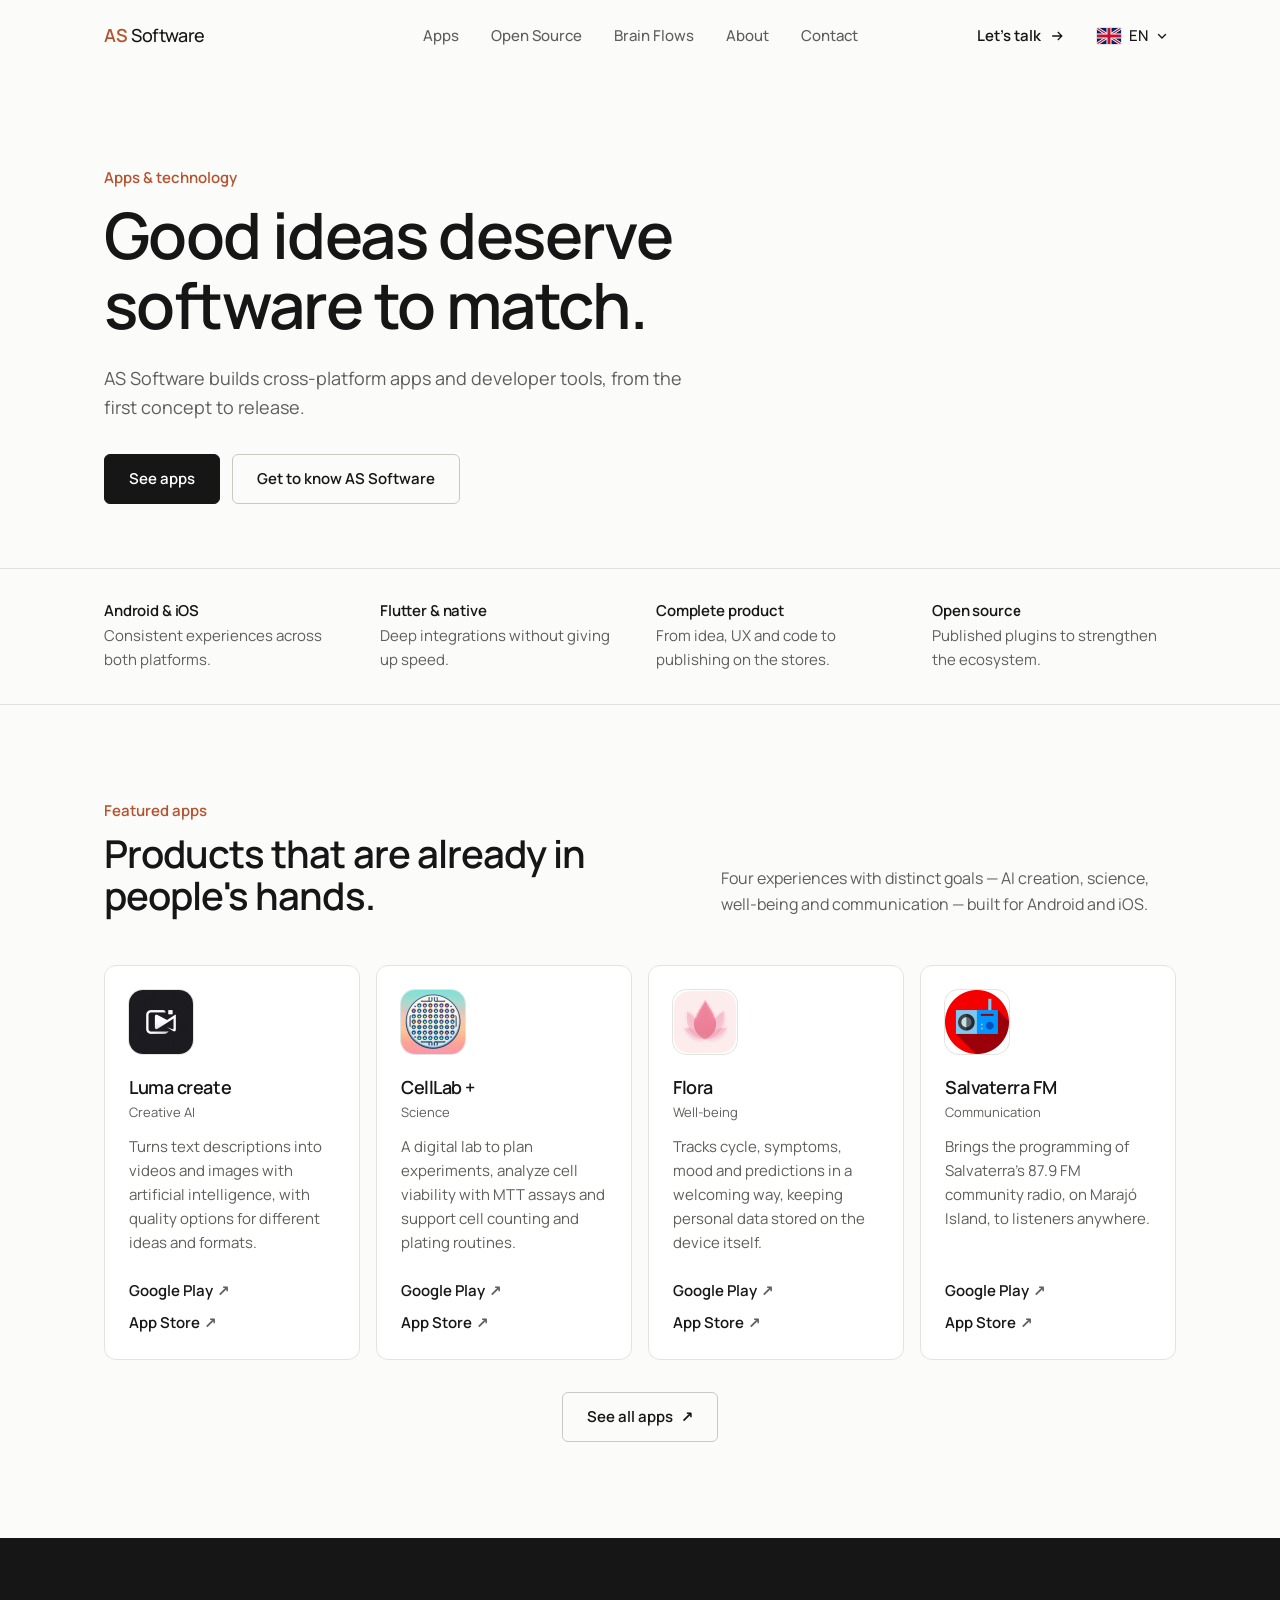
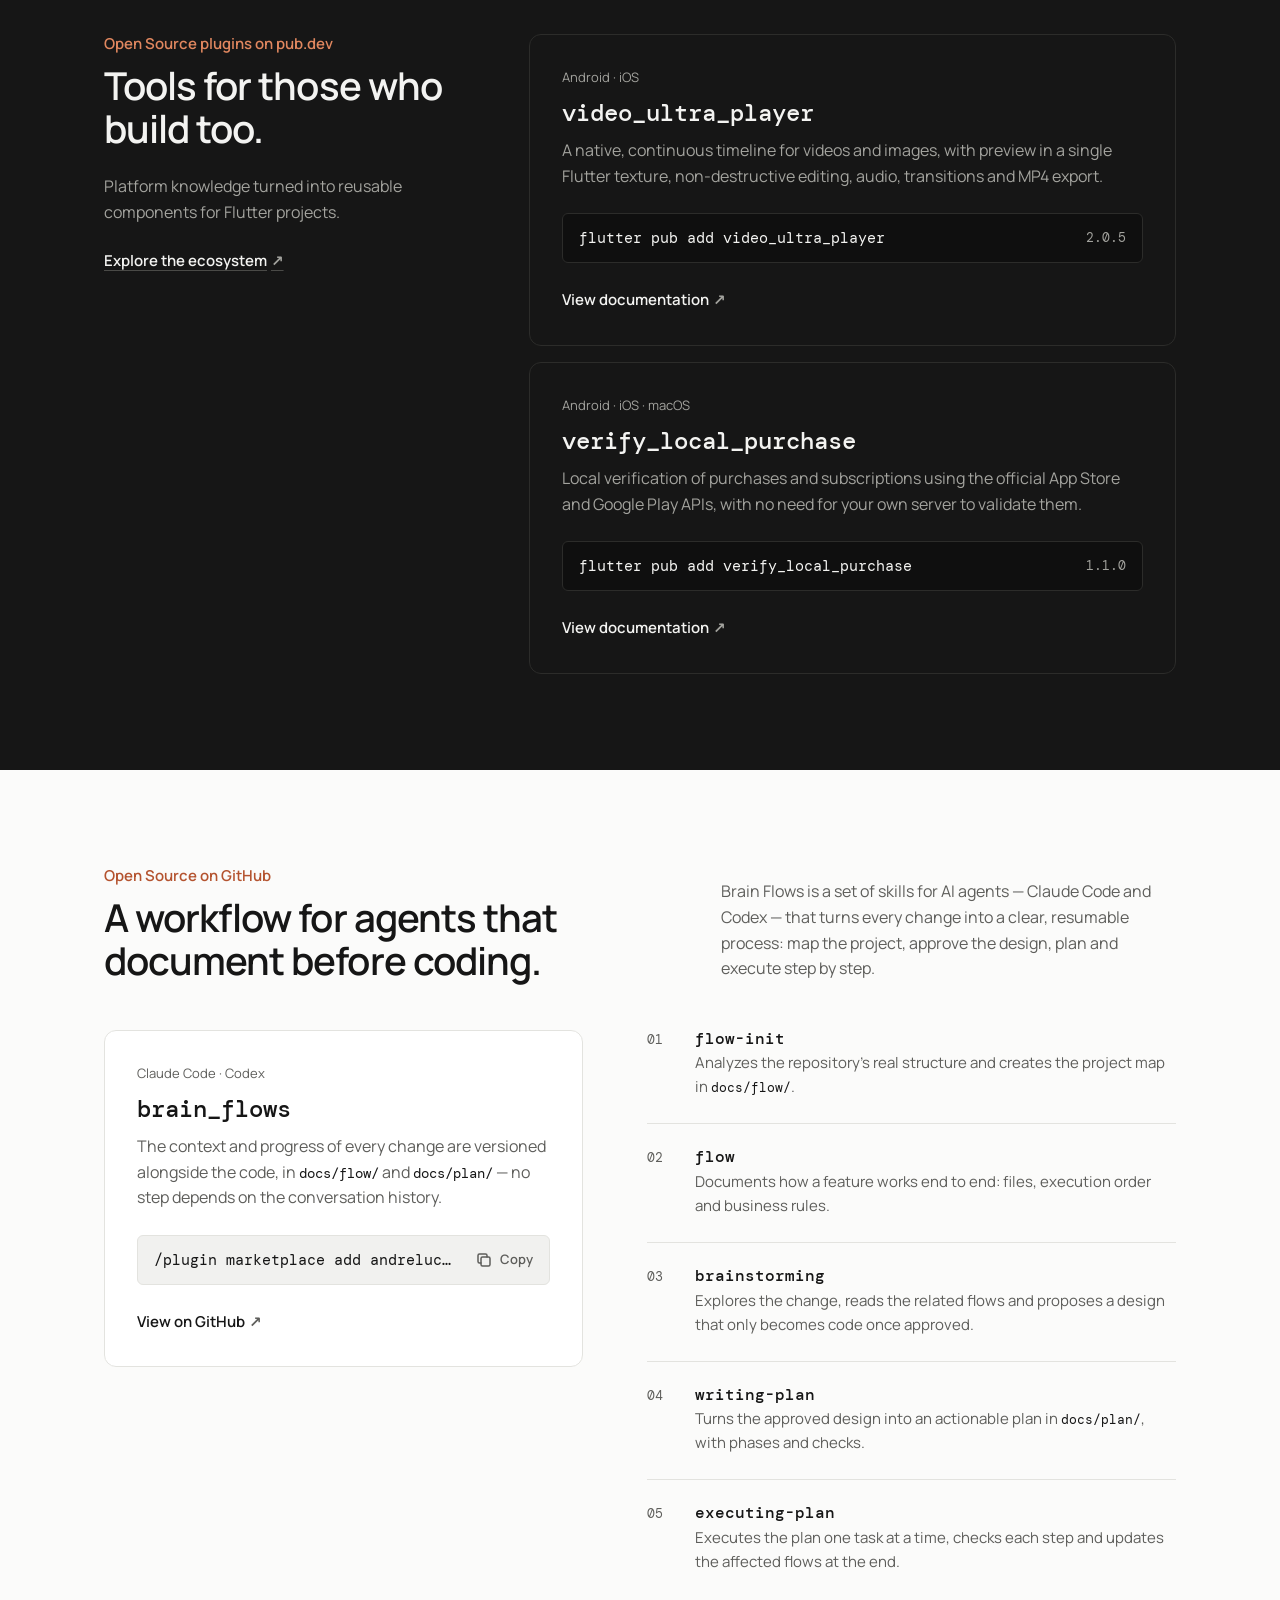
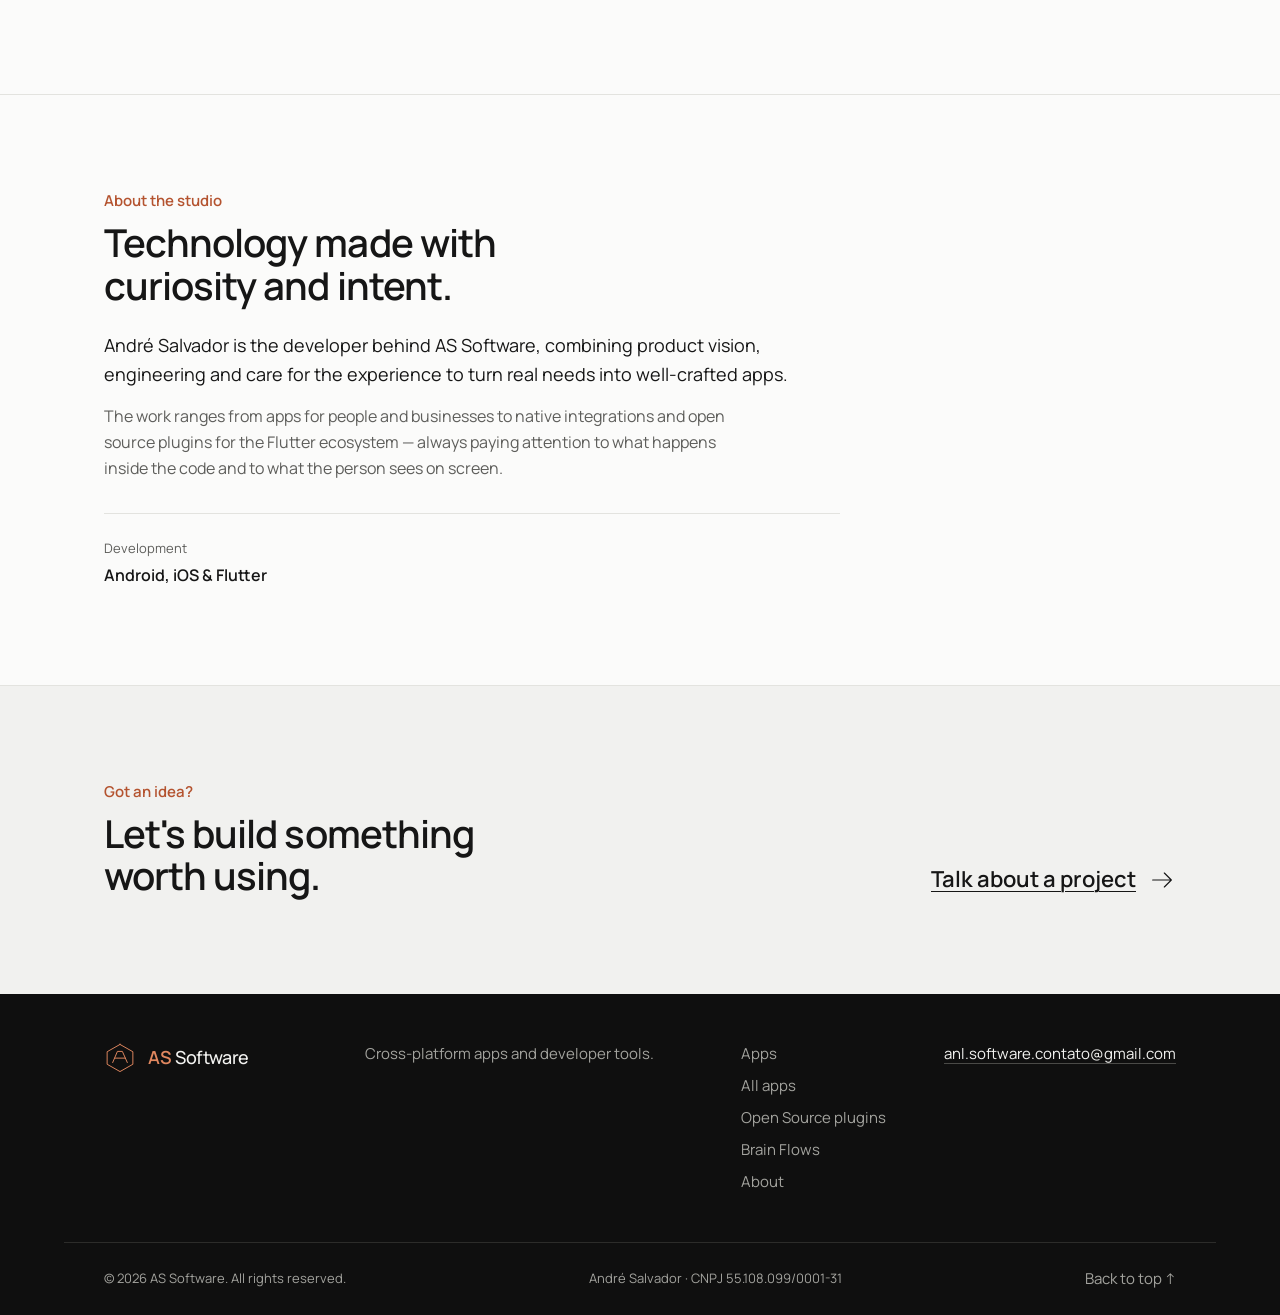
==== commit 28fe74f2: "refactor: update styles and dependencies across the project - Adjusted padding values in layout styl" ====
--- a/index.html
+++ b/index.html
@@ -3,7 +3,7 @@
 <head>
   <meta charset="UTF-8">
   <meta name="viewport" content="width=device-width, initial-scale=1.0">
-  <meta name="theme-color" content="#f3efe6">
+  <meta name="theme-color" content="#fbfbfa">
   <meta name="description" content="Portfólio de André Salvador e da AS Software: aplicativos para Android e iOS e plugins Flutter publicados no pub.dev." data-i18n-attr="content:meta.home.description">
   <meta property="og:title" content="AS Software — Aplicativos e tecnologia com propósito" data-i18n-attr="content:meta.home.ogTitle">
   <meta property="og:description" content="Apps multiplataforma e plugins Flutter desenvolvidos por André Salvador." data-i18n-attr="content:meta.home.ogDescription">
@@ -22,23 +22,23 @@
 
   <link rel="preconnect" href="https://fonts.googleapis.com">
   <link rel="preconnect" href="https://fonts.gstatic.com" crossorigin>
-  <link href="https://fonts.googleapis.com/css2?family=DM+Mono:wght@300;400;500&family=Manrope:wght@400;500;600&family=Newsreader:opsz,wght@6..72,400;6..72,500&display=swap" rel="stylesheet">
-
-  <link rel="stylesheet" href="assets/css/base/_tokens.css">
-  <link rel="stylesheet" href="assets/css/base/_reset.css">
-  <link rel="stylesheet" href="assets/css/base/_base.css">
-  <link rel="stylesheet" href="assets/css/layout/_container.css">
-  <link rel="stylesheet" href="assets/css/layout/_grid.css">
-  <link rel="stylesheet" href="assets/css/layout/_header.css?v=20261102">
-  <link rel="stylesheet" href="assets/css/layout/_footer.css">
-  <link rel="stylesheet" href="assets/css/components/_button.css">
-  <link rel="stylesheet" href="assets/css/components/_nav.css">
-  <link rel="stylesheet" href="assets/css/components/_card.css">
-  <link rel="stylesheet" href="assets/css/components/_portfolio.css">
-  <link rel="stylesheet" href="assets/css/components/_brain-flows.css">
-  <link rel="stylesheet" href="assets/css/components/_app-directory.css?v=20261017">
-  <link rel="stylesheet" href="assets/css/components/_lang-switch.css?v=20261103">
-  <link rel="stylesheet" href="assets/css/utilities/_utilities.css">
+  <link href="https://fonts.googleapis.com/css2?family=DM+Mono:wght@400;500&family=Manrope:wght@400;500;600&display=swap" rel="stylesheet">
+
+  <link rel="stylesheet" href="assets/css/base/_tokens.css?v=20261104">
+  <link rel="stylesheet" href="assets/css/base/_reset.css?v=20261104">
+  <link rel="stylesheet" href="assets/css/base/_base.css?v=20261104">
+  <link rel="stylesheet" href="assets/css/layout/_container.css?v=20261104">
+  <link rel="stylesheet" href="assets/css/layout/_grid.css?v=20261104">
+  <link rel="stylesheet" href="assets/css/layout/_header.css?v=20261104">
+  <link rel="stylesheet" href="assets/css/layout/_footer.css?v=20261104">
+  <link rel="stylesheet" href="assets/css/components/_button.css?v=20261104">
+  <link rel="stylesheet" href="assets/css/components/_nav.css?v=20261104">
+  <link rel="stylesheet" href="assets/css/components/_card.css?v=20261104">
+  <link rel="stylesheet" href="assets/css/components/_portfolio.css?v=20261104">
+  <link rel="stylesheet" href="assets/css/components/_brain-flows.css?v=20261104">
+  <link rel="stylesheet" href="assets/css/components/_app-directory.css?v=20261104">
+  <link rel="stylesheet" href="assets/css/components/_lang-switch.css?v=20261104">
+  <link rel="stylesheet" href="assets/css/utilities/_utilities.css?v=20261104">
   <script>document.documentElement.classList.add("js");</script>
 </head>
 <body>
@@ -101,42 +101,30 @@
     <section class="hero" id="inicio">
       <div class="container hero__inner">
         <div class="hero__content" data-reveal>
-          <p class="eyebrow" data-i18n="hero.eyebrow"><span></span> Aplicativos &amp; tecnologia</p>
+          <p class="eyebrow" data-i18n="hero.eyebrow">Aplicativos &amp; tecnologia</p>
           <h1 data-i18n-html="hero.title">Boas ideias merecem <em>software à altura.</em></h1>
           <p class="hero__lead" data-i18n="hero.lead">AS Software cria aplicativos multiplataforma e ferramentas para desenvolvedores, do primeiro conceito à publicação.</p>
           <div class="hero__actions">
-            <a class="btn btn--primary" href="#apps" data-i18n="hero.ctaApps">Ver aplicativos <span aria-hidden="true">↘</span></a>
+            <a class="btn btn--primary" href="#apps" data-i18n="hero.ctaApps">Ver aplicativos</a>
             <a class="btn btn--secondary" href="#sobre" data-i18n="hero.ctaAbout">Conhecer a AS Software</a>
           </div>
         </div>
-
-        <div class="hero-art" aria-hidden="true">
-          <picture class="code-garden">
-            <source srcset="assets/img/hero-code-garden-v2.webp" type="image/webp">
-            <img src="assets/img/hero-code-garden-v2.png" width="1448" height="1086" alt="">
-          </picture>
-          <p class="hero-art__caption" data-i18n="hero.caption"><span>01</span> Código que cresce com cada ideia.</p>
-        </div>
       </div>
     </section>
 
     <section class="capabilities" aria-label="Áreas de atuação" data-i18n-attr="aria-label:cap.label">
       <div class="container capabilities__grid">
-        <article class="capability" data-reveal>
-          <svg viewBox="0 0 48 48" aria-hidden="true"><rect x="14" y="5" width="20" height="38" rx="4"/><path d="M20 10h8M21 37h6"/></svg>
-          <div><h2>Android &amp; iOS</h2><p data-i18n="cap.mobile.text">Experiências consistentes nas duas plataformas.</p></div>
+        <article class="capability">
+          <h2>Android &amp; iOS</h2><p data-i18n="cap.mobile.text">Experiências consistentes nas duas plataformas.</p>
         </article>
-        <article class="capability" data-reveal>
-          <svg viewBox="0 0 48 48" aria-hidden="true"><path d="m18 9-11 15 11 15M30 9l11 15-11 15M28 5l-8 38"/></svg>
-          <div><h2 data-i18n="cap.flutter.title">Flutter &amp; nativo</h2><p data-i18n="cap.flutter.text">Integrações profundas sem abrir mão da agilidade.</p></div>
+        <article class="capability">
+          <h2 data-i18n="cap.flutter.title">Flutter &amp; nativo</h2><p data-i18n="cap.flutter.text">Integrações profundas sem abrir mão da agilidade.</p>
         </article>
-        <article class="capability" data-reveal>
-          <svg viewBox="0 0 48 48" aria-hidden="true"><path d="M24 5v10M24 33v10M5 24h10M33 24h10M10.6 10.6l7.1 7.1M30.3 30.3l7.1 7.1M37.4 10.6l-7.1 7.1M17.7 30.3l-7.1 7.1"/><circle cx="24" cy="24" r="8"/></svg>
-          <div><h2 data-i18n="cap.product.title">Produto completo</h2><p data-i18n="cap.product.text">Da ideia, UX e código até a publicação nas lojas.</p></div>
+        <article class="capability">
+          <h2 data-i18n="cap.product.title">Produto completo</h2><p data-i18n="cap.product.text">Da ideia, UX e código até a publicação nas lojas.</p>
         </article>
-        <article class="capability" data-reveal>
-          <svg viewBox="0 0 48 48" aria-hidden="true"><path d="M7 35V13l17-8 17 8v22l-17 8-17-8Z"/><path d="m7 13 17 8 17-8M24 21v22"/></svg>
-          <div><h2 data-i18n="cap.oss.title">Open source</h2><p data-i18n="cap.oss.text">Plugins publicados para fortalecer o ecossistema.</p></div>
+        <article class="capability">
+          <h2 data-i18n="cap.oss.title">Open source</h2><p data-i18n="cap.oss.text">Plugins publicados para fortalecer o ecossistema.</p>
         </article>
       </div>
     </section>
@@ -145,7 +133,7 @@
       <div class="container">
         <div class="collection-heading" data-reveal>
           <div>
-            <p class="eyebrow" data-i18n="apps.eyebrow"><span></span> Aplicativos em destaque</p>
+            <p class="eyebrow" data-i18n="apps.eyebrow">Aplicativos em destaque</p>
             <h2 data-i18n-html="apps.title">Produtos que já estão <em>nas mãos das pessoas.</em></h2>
           </div>
           <p data-i18n="apps.intro">Quatro experiências com propostas distintas — criação com IA, ciência, bem-estar e comunicação — desenvolvidas para Android e iOS.</p>
@@ -154,7 +142,6 @@
         <div class="app-grid">
           <article class="app-card app-card--luma" data-reveal>
             <div class="app-card__visual">
-              <span class="app-card__orbit"></span>
               <img src="assets/img/apps/luma-create.webp" width="512" height="512" alt="Ícone do aplicativo Luma create" data-i18n-attr="alt:app.iconAlt" data-i18n-name="Luma create">
             </div>
             <div class="app-card__body">
@@ -169,7 +156,6 @@
 
           <article class="app-card app-card--celllab" data-reveal>
             <div class="app-card__visual">
-              <span class="app-card__orbit"></span>
               <img src="assets/img/apps/celllab.webp" width="512" height="512" alt="Ícone do aplicativo CellLab +" data-i18n-attr="alt:app.iconAlt" data-i18n-name="CellLab +">
             </div>
             <div class="app-card__body">
@@ -184,7 +170,6 @@
 
           <article class="app-card app-card--flora" data-reveal>
             <div class="app-card__visual">
-              <span class="app-card__orbit"></span>
               <img src="assets/img/apps/flora.webp" width="512" height="512" alt="Ícone do aplicativo Flora" data-i18n-attr="alt:app.iconAlt" data-i18n-name="Flora">
             </div>
             <div class="app-card__body">
@@ -199,7 +184,6 @@
 
           <article class="app-card app-card--radio" data-reveal>
             <div class="app-card__visual">
-              <span class="app-card__orbit"></span>
               <img src="assets/img/apps/salvaterra-fm.webp" width="512" height="512" alt="Ícone do aplicativo Salvaterra FM" data-i18n-attr="alt:app.iconAlt" data-i18n-name="Salvaterra FM">
             </div>
             <div class="app-card__body">
@@ -222,7 +206,7 @@
     <section class="section plugins-section" id="plugins">
       <div class="container plugins-layout">
         <div class="plugins-intro" data-reveal>
-          <p class="eyebrow eyebrow--light" data-i18n="plugins.eyebrow"><span></span> Plugins Open Source no pub.dev</p>
+          <p class="eyebrow eyebrow--light" data-i18n="plugins.eyebrow">Plugins Open Source no pub.dev</p>
           <h2 data-i18n-html="plugins.title">Ferramentas para quem também <em>constrói.</em></h2>
           <p data-i18n="plugins.intro">Conhecimento de plataforma transformado em componentes reutilizáveis para projetos Flutter.</p>
           <a class="text-link" href="https://pub.dev/" target="_blank" rel="noopener" data-i18n="plugins.explore">Explorar o ecossistema <span>↗</span></a>
@@ -230,10 +214,7 @@
 
         <div class="plugin-list">
           <article class="plugin-card" data-reveal>
-            <div class="plugin-card__top">
-              <svg viewBox="0 0 48 48" aria-hidden="true"><rect x="5" y="9" width="38" height="30" rx="4"/><path d="M12 30h5l3-12 5 17 4-10 3 5h4"/></svg>
-              <span>Android · iOS</span>
-            </div>
+            <p class="plugin-card__top">Android · iOS</p>
             <h3>video_<wbr>ultra_<wbr>player</h3>
             <p data-i18n="plugins.video.desc">Timeline nativa e contínua para vídeos e imagens, com preview em uma única textura Flutter, edição não destrutiva, áudio, transições e exportação MP4.</p>
             <div class="install-command"><code>flutter pub add video_ultra_player</code><span>2.0.5</span></div>
@@ -241,10 +222,7 @@
           </article>
 
           <article class="plugin-card" data-reveal>
-            <div class="plugin-card__top">
-              <svg viewBox="0 0 48 48" aria-hidden="true"><path d="M24 4 40 10v12c0 10-6 18-16 22C14 40 8 32 8 22V10l16-6Z"/><path d="m16 24 5 5 11-12"/></svg>
-              <span>Android · iOS · macOS</span>
-            </div>
+            <p class="plugin-card__top">Android · iOS · macOS</p>
             <h3>verify_<wbr>local_<wbr>purchase</h3>
             <p data-i18n="plugins.verify.desc">Verificação local de compras e assinaturas com as APIs oficiais da App Store e do Google Play, sem exigir um servidor próprio para a validação.</p>
             <div class="install-command"><code>flutter pub add verify_local_purchase</code><span>1.1.0</span></div>
@@ -258,7 +236,7 @@
       <div class="container">
         <div class="collection-heading" data-reveal>
           <div>
-            <p class="eyebrow" data-i18n="brain.eyebrow"><span></span> Open Source no GitHub</p>
+            <p class="eyebrow" data-i18n="brain.eyebrow">Open Source no GitHub</p>
             <h2 data-i18n-html="brain.title">Um workflow para agentes que <em>documentam antes de codar.</em></h2>
           </div>
           <p data-i18n="brain.intro">Brain Flows é um conjunto de skills para agentes de IA — Claude Code e Codex — que transforma cada mudança em um processo claro e retomável: mapear o projeto, aprovar o design, planejar e executar passo a passo.</p>
@@ -266,10 +244,7 @@
 
         <div class="brain-layout">
           <article class="brain-highlight" data-reveal>
-            <div class="brain-highlight__top">
-              <svg viewBox="0 0 48 48" aria-hidden="true"><circle cx="10" cy="24" r="4"/><circle cx="24" cy="10" r="4"/><circle cx="38" cy="24" r="4"/><circle cx="24" cy="38" r="4"/><path d="m13.5 20.5 7-7M27 13.5l7 7M34.5 27.5l-7 7M21 34.5l-7-7"/></svg>
-              <span>Claude Code · Codex</span>
-            </div>
+            <p class="brain-highlight__top">Claude Code · Codex</p>
             <h3>brain_<wbr>flows</h3>
             <p data-i18n-html="brain.highlight">O contexto e o progresso de cada mudança ficam versionados junto com o código, em <code>docs/flow/</code> e <code>docs/plan/</code> — nenhuma etapa depende do histórico da conversa.</p>
             <div class="brain-command"><code>/plugin marketplace add andrelucassvt/brain-flows</code><button class="brain-command__copy" type="button" data-copy aria-label="Copiar comando de instalação" data-i18n-attr="aria-label:brain.copyAria"><svg viewBox="0 0 16 16" aria-hidden="true"><rect x="5" y="5" width="9" height="9" rx="1.5"/><path d="M11 5V3.5A1.5 1.5 0 0 0 9.5 2h-6A1.5 1.5 0 0 0 2 3.5v6A1.5 1.5 0 0 0 3.5 11H5"/></svg><span aria-live="polite" data-i18n="brain.copy">Copiar</span></button></div>
@@ -318,19 +293,9 @@
     </section>
 
     <section class="section about-section" id="sobre">
-      <div class="container about-layout">
-        <div class="founder-mark" data-reveal aria-hidden="true">
-          <div class="founder-mark__monogram"><span>A</span><span>S</span></div>
-          <svg viewBox="0 0 460 460">
-            <circle cx="230" cy="230" r="196"/>
-            <path d="M27 248c61-30 84-98 141-121 71-28 112 29 174-13 40-27 55-69 61-104"/>
-            <path d="M33 319c75-5 101 55 167 58 77 3 104-69 176-49 26 7 46 24 61 48"/>
-            <path d="M86 108c34 5 56 25 65 59-35-4-56-24-65-59ZM328 115c32-12 59-3 80 24-32 12-58 4-80-24ZM334 325c-8-35 4-61 36-78 9 35-3 61-36 78Z"/>
-          </svg>
-        </div>
-
+      <div class="container">
         <div class="about-copy" data-reveal>
-          <p class="eyebrow" data-i18n="about.eyebrow"><span></span> Sobre o estúdio</p>
+          <p class="eyebrow" data-i18n="about.eyebrow">Sobre o estúdio</p>
           <h2 data-i18n-html="about.title">Tecnologia feita com <em>curiosidade e intenção.</em></h2>
           <p class="about-copy__lead" data-i18n="about.lead">André Salvador é o desenvolvedor à frente da AS Software, unindo visão de produto, engenharia e cuidado com a experiência para transformar necessidades reais em aplicativos bem resolvidos.</p>
           <p data-i18n="about.text">O trabalho vai de apps para pessoas e negócios a integrações nativas e plugins open source para o ecossistema Flutter — sempre com atenção ao que acontece dentro do código e ao que a pessoa percebe na tela.</p>
@@ -345,7 +310,7 @@
     <section class="contact-section" id="contato">
       <div class="container contact-section__inner" data-reveal>
         <div>
-          <p class="eyebrow" data-i18n="contact.eyebrow"><span></span> Tem uma ideia?</p>
+          <p class="eyebrow" data-i18n="contact.eyebrow">Tem uma ideia?</p>
           <h2 data-i18n-html="contact.title">Vamos criar algo que <em>vale usar.</em></h2>
         </div>
         <a class="contact-mail" href="mailto:anl.software.contato@gmail.com">
--- a/assets/css/base/_tokens.css
+++ b/assets/css/base/_tokens.css
@@ -1,45 +1,49 @@
 :root {
-  /* Palette: parchment, ink and oxidised copper. */
-  --color-bg: #f3efe6;
-  --color-bg-soft: #f8f5ef;
-  --color-surface: #ebe5da;
-  --color-surface-dark: #183235;
-  --color-surface-dark-soft: rgba(24, 50, 53, 0.9);
-  --color-text: #172a2c;
-  --color-text-muted: #657170;
-  --color-primary: #bd5b39;
-  --color-primary-hover: #9d452b;
-  --color-primary-contrast: #fffaf2;
-  --color-accent: #bd5b39;
-  --color-sage: #809186;
-  --color-gold: #c8a36a;
-  --color-border: #d8cdbd;
-  --color-border-dark: #355052;
-  --color-white: #fffdf8;
+  /* Palette: neutros limpos + o cobre do logo como único acento. */
+  --color-bg: #fbfbfa;
+  --color-bg-soft: #ffffff;
+  --color-surface: #f1f1ef;
+  --color-surface-dark: #161616;
+  --color-surface-darker: #0f0f0f;
+  --color-text: #161616;
+  --color-text-muted: #5e5e5b;
+  --color-primary: #b4532f;
+  --color-primary-hover: #94421f;
+  --color-primary-contrast: #ffffff;
+  --color-accent: #b4532f;
+  --color-success: #2f7a4f;
+  --color-border: #e3e3df;
+  --color-border-strong: #c9c9c4;
+  --color-border-dark: #2c2c2a;
+  --color-border-dark-strong: #4a4a47;
+  --color-white: #ffffff;
+  --color-on-dark: #f3f3f1;
+  --color-on-dark-muted: #a3a39e;
+  --color-on-dark-accent: #e0875f;
 
-  --font-heading: "Newsreader", "Iowan Old Style", "Palatino Linotype", Georgia, serif;
-  --font-body: "Manrope", "Avenir Next", Arial, sans-serif;
+  --font-heading: "Manrope", system-ui, -apple-system, "Segoe UI", Roboto, sans-serif;
+  --font-body: "Manrope", system-ui, -apple-system, "Segoe UI", Roboto, sans-serif;
   --font-mono: "DM Mono", "SFMono-Regular", Consolas, monospace;
 
-  --fs-100: 0.6875rem;
-  --fs-200: 0.75rem;
-  --fs-300: 0.875rem;
+  --fs-100: 0.75rem;
+  --fs-200: 0.8125rem;
+  --fs-300: 0.9375rem;
   --fs-400: 1rem;
-  --fs-500: 1.25rem;
-  --fs-600: 1.75rem;
-  --fs-650: 2.1rem;
-  --fs-700: clamp(2.4rem, 4.1vw, 4.1rem);
-  --fs-800: clamp(3.5rem, 6.3vw, 6.2rem);
+  --fs-500: 1.125rem;
+  --fs-600: 1.375rem;
+  --fs-650: 1.75rem;
+  --fs-700: clamp(1.75rem, 3vw, 2.5rem);
+  --fs-800: clamp(2.5rem, 5vw, 4rem);
 
   --fw-light: 300;
   --fw-regular: 400;
   --fw-medium: 500;
   --fw-semibold: 600;
 
-  --lh-tight: 0.96;
-  --lh-snug: 1.16;
-  --lh-normal: 1.65;
-  --lh-loose: 1.85;
+  --lh-tight: 1.1;
+  --lh-snug: 1.3;
+  --lh-normal: 1.6;
+  --lh-loose: 1.7;
 
   --space-050: 0.25rem;
   --space-100: 0.5rem;
@@ -54,24 +58,27 @@
   --space-900: 8rem;
   --space-1000: 10rem;
 
-  --container-max: 90rem;
-  --container-copy: 78rem;
-  --container-padding: clamp(1.25rem, 4vw, 4rem);
-  --header-height: 5.75rem;
+  --container-max: 72rem;
+  --container-copy: 46rem;
+  --container-padding: clamp(1.25rem, 4vw, 2.5rem);
+  --header-height: 4.5rem;
 
   --radius-sm: 0.375rem;
   --radius-md: 0.75rem;
-  --radius-lg: 1.5rem;
-  --radius-xl: 2rem;
+  --radius-lg: 1rem;
+  --radius-xl: 1.5rem;
   --radius-full: 999rem;
+  --radius-app-icon: 22%;
 
-  --shadow-sm: 0 0.25rem 1rem rgba(23, 42, 44, 0.06);
-  --shadow-md: 0 1rem 3rem rgba(23, 42, 44, 0.1);
-  --shadow-lg: 0 2rem 5rem rgba(23, 42, 44, 0.14);
+  --shadow-sm: 0 0.0625rem 0.125rem rgba(0, 0, 0, 0.06);
+  --shadow-md: 0 0.5rem 1.5rem rgba(0, 0, 0, 0.08);
+  --shadow-lg: 0 1rem 2.5rem rgba(0, 0, 0, 0.1);
 
-  --transition-fast: 180ms cubic-bezier(0.2, 0.8, 0.2, 1);
-  --transition-base: 420ms cubic-bezier(0.16, 1, 0.3, 1);
-  --transition-slow: 900ms cubic-bezier(0.16, 1, 0.3, 1);
+  --border-hairline: 0.0625rem;
+
+  --transition-fast: 150ms ease;
+  --transition-base: 250ms ease;
+  --transition-slow: 500ms ease;
 
   --z-header: 100;
   --z-overlay: 200;
--- a/assets/css/base/_base.css
+++ b/assets/css/base/_base.css
@@ -12,19 +12,9 @@
   font-family: var(--font-body);
   font-size: var(--fs-400);
   font-weight: var(--fw-regular);
+  line-height: var(--lh-normal);
   color: var(--color-text);
   background: var(--color-bg);
-}
-
-body::before {
-  position: fixed;
-  inset: 0;
-  z-index: -1;
-  pointer-events: none;
-  opacity: 0.35;
-  content: "";
-  background-image: radial-gradient(rgba(23, 42, 44, 0.13) 0.035rem, transparent 0.035rem);
-  background-size: 0.28rem 0.28rem;
 }
 
 h1,
@@ -32,9 +22,9 @@
 h3,
 h4 {
   font-family: var(--font-heading);
-  font-weight: var(--fw-regular);
+  font-weight: var(--fw-semibold);
   line-height: var(--lh-tight);
-  letter-spacing: -0.035em;
+  letter-spacing: -0.025em;
   color: var(--color-text);
 }
 
@@ -43,10 +33,12 @@
 h3 { font-size: var(--fs-600); }
 h4 { font-size: var(--fs-500); }
 
+/* Os títulos ainda trazem <em> nos dicionários; ele é lido como parte da
+   frase, sem itálico nem cor de destaque. */
 h1 em,
 h2 em {
-  font-weight: var(--fw-regular);
-  color: var(--color-primary);
+  font-style: normal;
+  color: inherit;
 }
 
 p { max-width: 65ch; }
@@ -79,7 +71,3 @@
 }
 
 .skip-link:focus { transform: translateY(0); }
-
-@media (max-width: 768px) {
-  body { font-size: var(--fs-300); }
-}
--- a/assets/css/layout/_container.css
+++ b/assets/css/layout/_container.css
@@ -10,11 +10,11 @@
 }
 
 .section {
-  padding-block: var(--space-1000);
+  padding-block: var(--space-800);
 }
 
 @media (max-width: 768px) {
   .section {
-    padding-block: var(--space-800);
+    padding-block: var(--space-700);
   }
 }
--- a/assets/css/layout/_header.css
+++ b/assets/css/layout/_header.css
@@ -3,16 +3,14 @@
   inset: 0 0 auto;
   z-index: var(--z-header);
   height: var(--header-height);
-  border-bottom: 0.0625rem solid rgba(216, 205, 189, 0.72);
-  transition: background-color var(--transition-base), box-shadow var(--transition-base);
+  border-bottom: var(--border-hairline) solid transparent;
+  transition: background-color var(--transition-base), border-color var(--transition-base);
 }
 
 .site-header.is-scrolled {
   position: fixed;
-  background: rgba(243, 239, 230, 0.92);
-  box-shadow: var(--shadow-sm);
-  -webkit-backdrop-filter: blur(1rem);
-  backdrop-filter: blur(1rem);
+  border-bottom-color: var(--color-border);
+  background: var(--color-bg);
 }
 
 .site-header__inner {
@@ -30,23 +28,27 @@
 }
 
 .brand__mark {
-  width: 2.5rem;
-  height: 2.5rem;
+  width: 2rem;
+  height: 2rem;
   overflow: visible;
   fill: none;
   stroke: var(--color-primary);
   stroke-linecap: round;
   stroke-linejoin: round;
-  stroke-width: 1.2;
+  stroke-width: 1.4;
 }
 
 .brand__name {
   font-family: var(--font-heading);
   font-size: var(--fs-500);
+  font-weight: var(--fw-medium);
   letter-spacing: -0.02em;
 }
 
-.brand__name strong { color: var(--color-primary); }
+.brand__name strong {
+  font-weight: var(--fw-semibold);
+  color: var(--color-primary);
+}
 
 .site-header__actions {
   display: flex;
@@ -59,23 +61,19 @@
   display: inline-flex;
   align-items: center;
   gap: var(--space-100);
-  padding-bottom: var(--space-050);
-  border-bottom: 0.0625rem solid var(--color-text);
-  font-family: var(--font-mono);
-  font-size: var(--fs-200);
-  letter-spacing: 0.04em;
-  text-transform: uppercase;
+  font-size: var(--fs-300);
+  font-weight: var(--fw-semibold);
+  transition: color var(--transition-fast);
 }
+
+.header-contact:hover { color: var(--color-primary); }
 
 .header-contact svg {
   width: 1rem;
   fill: none;
   stroke: currentColor;
-  stroke-width: 1.4;
-  transition: transform var(--transition-fast);
+  stroke-width: 1.6;
 }
-
-.header-contact:hover svg { transform: translateX(0.2rem); }
 
 .site-header__toggle { display: none; }
 
@@ -100,14 +98,14 @@
 
   .site-header__toggle span {
     display: block;
-    width: 1.6rem;
-    height: 0.0625rem;
+    width: 1.5rem;
+    height: 0.125rem;
     background: var(--color-text);
     transition: transform var(--transition-fast);
   }
 
-  .site-header__toggle[aria-expanded="true"] span:first-child { transform: translateY(0.23rem) rotate(45deg); }
-  .site-header__toggle[aria-expanded="true"] span:last-child { transform: translateY(-0.23rem) rotate(-45deg); }
+  .site-header__toggle[aria-expanded="true"] span:first-child { transform: translateY(0.26rem) rotate(45deg); }
+  .site-header__toggle[aria-expanded="true"] span:last-child { transform: translateY(-0.26rem) rotate(-45deg); }
 
   .nav-backdrop {
     position: fixed;
--- a/assets/css/layout/_footer.css
+++ b/assets/css/layout/_footer.css
@@ -1,6 +1,6 @@
 .site-footer {
-  color: var(--color-white);
-  background: #102729;
+  color: var(--color-on-dark);
+  background: var(--color-surface-darker);
 }
 
 .site-footer__top {
@@ -8,37 +8,40 @@
   grid-template-columns: minmax(0, 0.8fr) minmax(0, 1.2fr) auto minmax(0, 0.9fr);
   align-items: start;
   gap: var(--space-500);
-  padding-block: var(--space-700);
-  border-bottom: 0.0625rem solid var(--color-border-dark);
+  padding-block: var(--space-600);
+  border-bottom: var(--border-hairline) solid var(--color-border-dark);
 }
 
-.brand--footer .brand__name { color: var(--color-white); }
+.brand--footer .brand__name { color: var(--color-on-dark); }
+.brand--footer .brand__name strong { color: var(--color-on-dark-accent); }
+.brand--footer .brand__mark { stroke: var(--color-on-dark-accent); }
+
 .site-footer__top > p {
   max-width: 23rem;
-  font-family: var(--font-heading);
-  font-size: var(--fs-500);
-  line-height: 1.4;
-  color: #afbcba;
+  font-size: var(--fs-300);
+  line-height: var(--lh-normal);
+  color: var(--color-on-dark-muted);
 }
 
 .site-footer__nav { display: grid; gap: var(--space-100); }
 .site-footer__nav a,
 .site-footer__email,
 .site-footer__bottom a {
-  font-family: var(--font-mono);
-  font-size: var(--fs-200);
-  letter-spacing: 0.03em;
+  font-size: var(--fs-300);
 }
 
-.site-footer__nav a { color: #cbd2cd; transition: color var(--transition-fast); }
-.site-footer__nav a:hover { color: var(--color-gold); }
+.site-footer__nav a { color: var(--color-on-dark-muted); transition: color var(--transition-fast); }
+.site-footer__nav a:hover { color: var(--color-on-dark); }
 
 .site-footer__email {
   justify-self: end;
-  padding-bottom: var(--space-050);
-  border-bottom: 0.0625rem solid var(--color-border-dark);
-  color: var(--color-gold);
+  color: var(--color-on-dark);
+  text-decoration: underline;
+  text-decoration-color: var(--color-border-dark-strong);
+  text-underline-offset: 0.25em;
 }
+
+.site-footer__email:hover { text-decoration-color: currentColor; }
 
 .site-footer__bottom {
   display: flex;
@@ -48,8 +51,9 @@
   padding-block: var(--space-400);
 }
 
-.site-footer__bottom small { color: #879997; }
-.site-footer__bottom a { color: #cbd2cd; }
+.site-footer__bottom small { color: var(--color-on-dark-muted); }
+.site-footer__bottom a { color: var(--color-on-dark-muted); }
+.site-footer__bottom a:hover { color: var(--color-on-dark); }
 
 @media (max-width: 960px) {
   .site-footer__top { grid-template-columns: repeat(2, minmax(0, 1fr)); }
--- a/assets/css/components/_button.css
+++ b/assets/css/components/_button.css
@@ -2,42 +2,35 @@
   display: inline-flex;
   align-items: center;
   justify-content: center;
-  gap: var(--space-300);
-  min-height: 3.5rem;
-  padding: var(--space-300) var(--space-500);
-  border: 0.0625rem solid transparent;
-  border-radius: 0;
-  font-family: var(--font-mono);
-  font-size: var(--fs-200);
-  font-weight: var(--fw-medium);
-  letter-spacing: 0.04em;
-  text-transform: uppercase;
+  gap: var(--space-100);
+  min-height: 3rem;
+  padding: var(--space-200) var(--space-400);
+  border: var(--border-hairline) solid transparent;
+  border-radius: var(--radius-sm);
+  font-family: var(--font-body);
+  font-size: var(--fs-300);
+  font-weight: var(--fw-semibold);
   white-space: nowrap;
-  transition: color var(--transition-fast), background-color var(--transition-fast), border-color var(--transition-fast), transform var(--transition-fast);
+  transition: color var(--transition-fast), background-color var(--transition-fast), border-color var(--transition-fast);
 }
-
-.btn:hover { transform: translateY(-0.15rem); }
-.btn:active { transform: translateY(0); }
 
 .btn--primary {
   color: var(--color-primary-contrast);
-  background: var(--color-primary);
-  border-color: var(--color-primary);
+  background: var(--color-text);
+  border-color: var(--color-text);
 }
 
 .btn--primary:hover {
-  background: var(--color-primary-hover);
-  border-color: var(--color-primary-hover);
+  background: var(--color-primary);
+  border-color: var(--color-primary);
 }
 
 .btn--secondary {
   color: var(--color-text);
   background: transparent;
-  border-color: var(--color-text-muted);
+  border-color: var(--color-border-strong);
 }
 
 .btn--secondary:hover {
-  color: var(--color-bg-soft);
-  background: var(--color-text);
   border-color: var(--color-text);
 }
--- a/assets/css/components/_nav.css
+++ b/assets/css/components/_nav.css
@@ -3,38 +3,23 @@
 .nav__list {
   display: flex;
   align-items: center;
-  gap: clamp(1.25rem, 3vw, 2.75rem);
+  gap: clamp(1.25rem, 2.5vw, 2rem);
 }
 
 .nav__link {
-  position: relative;
   display: block;
   padding-block: var(--space-100);
-  font-family: var(--font-mono);
-  font-size: var(--fs-200);
-  letter-spacing: 0.04em;
-  text-transform: uppercase;
-  color: var(--color-text);
+  font-size: var(--fs-300);
+  font-weight: var(--fw-medium);
+  color: var(--color-text-muted);
+  transition: color var(--transition-fast);
 }
 
-.nav__link::after {
-  position: absolute;
-  right: 0;
-  bottom: 0;
-  left: 0;
-  height: 0.0625rem;
-  content: "";
-  background: var(--color-primary);
-  transform: scaleX(0);
-  transform-origin: right;
-  transition: transform var(--transition-base);
-}
-
-.nav__link:hover::after,
-.nav__link:focus-visible::after,
-.nav__link--active::after {
-  transform: scaleX(1);
-  transform-origin: left;
+.nav__link:hover,
+.nav__link:focus-visible,
+.nav__link--active,
+.nav__link[aria-current="page"] {
+  color: var(--color-text);
 }
 
 @media (max-width: 900px) {
@@ -49,29 +34,26 @@
     pointer-events: none;
     background: var(--color-bg);
     opacity: 0;
-    transform: translateY(-1rem);
-    transition: visibility var(--transition-base), opacity var(--transition-base), transform var(--transition-base);
+    transition: visibility var(--transition-base), opacity var(--transition-base);
   }
 
   .nav--open {
     visibility: visible;
     opacity: 1;
-    transform: translateY(0);
   }
 
   .nav__list {
     z-index: 1;
     flex-direction: column;
-    gap: var(--space-400);
+    gap: var(--space-300);
     text-align: center;
     pointer-events: auto;
   }
 
   .nav__link {
-    font-family: var(--font-heading);
     font-size: var(--fs-600);
-    letter-spacing: -0.02em;
-    text-transform: none;
+    font-weight: var(--fw-semibold);
+    color: var(--color-text);
   }
 
   body.nav-open { overflow: hidden; }
--- a/assets/css/components/_portfolio.css
+++ b/assets/css/components/_portfolio.css
@@ -1,646 +1,348 @@
-/* Shared editorial details */
+/* Rótulo curto acima dos títulos de seção */
 .eyebrow {
-  display: flex;
+  margin-bottom: var(--space-200);
+  font-size: var(--fs-300);
+  font-weight: var(--fw-semibold);
+  line-height: var(--lh-snug);
+  color: var(--color-primary);
+}
+
+.eyebrow--light { color: var(--color-on-dark-accent); }
+
+/* Hero */
+.hero {
+  padding-top: var(--header-height);
+  border-bottom: var(--border-hairline) solid var(--color-border);
+}
+
+.hero__inner {
+  padding-block: var(--space-800) var(--space-700);
+}
+
+.hero__content { max-width: var(--container-copy); }
+
+.hero h1 { max-width: 16ch; }
+
+.hero__lead {
+  max-width: 38rem;
+  margin-top: var(--space-400);
+  font-size: var(--fs-500);
+  line-height: var(--lh-normal);
+  color: var(--color-text-muted);
+}
+
+.hero__actions {
+  display: flex;
+  flex-wrap: wrap;
+  gap: var(--space-200);
+  margin-top: var(--space-500);
+}
+
+/* Áreas de atuação */
+.capabilities { border-bottom: var(--border-hairline) solid var(--color-border); }
+
+.capabilities__grid {
+  display: grid;
+  grid-template-columns: repeat(4, minmax(0, 1fr));
+  gap: var(--space-500);
+  padding-block: var(--space-500);
+}
+
+.capability h2 {
+  margin-bottom: var(--space-050);
+  font-size: var(--fs-300);
+  letter-spacing: -0.01em;
+  line-height: var(--lh-snug);
+}
+
+.capability p {
+  font-size: var(--fs-300);
+  line-height: var(--lh-normal);
+  color: var(--color-text-muted);
+}
+
+/* Cabeçalho de coleção (apps, brain flows, apps.html) */
+.collection-heading {
+  display: grid;
+  grid-template-columns: minmax(0, 1fr) minmax(18rem, 0.8fr);
+  align-items: end;
+  gap: var(--space-600);
+  margin-bottom: var(--space-600);
+}
+
+.collection-heading h1,
+.collection-heading h2 { max-width: 20ch; }
+
+.collection-heading > p {
+  max-width: 32rem;
+  line-height: var(--lh-normal);
+  color: var(--color-text-muted);
+}
+
+/* Apps */
+.app-grid {
+  display: grid;
+  grid-template-columns: repeat(4, minmax(0, 1fr));
+  gap: var(--space-300);
+}
+
+.app-card {
+  display: flex;
+  flex-direction: column;
+  min-width: 0;
+  padding: var(--space-400);
+  border: var(--border-hairline) solid var(--color-border);
+  border-radius: var(--radius-md);
+  background: var(--color-bg-soft);
+  transition: border-color var(--transition-fast);
+}
+
+.app-card:hover { border-color: var(--color-border-strong); }
+
+.app-card__visual { margin-bottom: var(--space-400); }
+
+.app-card__visual img {
+  width: 4rem;
+  border-radius: var(--radius-app-icon);
+  box-shadow: 0 0 0 var(--border-hairline) var(--color-border);
+}
+
+.app-card__body {
+  display: flex;
+  flex: 1;
+  flex-direction: column;
+}
+
+.app-card__title-row {
+  display: grid;
+  gap: var(--space-050);
+}
+
+.app-card__title-row h3 { font-size: var(--fs-500); }
+
+.app-card__title-row > span {
+  font-size: var(--fs-200);
+  color: var(--color-text-muted);
+}
+
+.app-card__body > p {
+  margin-block: var(--space-200) var(--space-400);
+  font-size: var(--fs-300);
+  line-height: var(--lh-normal);
+  color: var(--color-text-muted);
+}
+
+.store-links {
+  display: flex;
+  flex-wrap: wrap;
+  gap: var(--space-100) var(--space-400);
+  margin-top: auto;
+}
+
+.store-links a {
+  display: inline-flex;
+  align-items: center;
+  gap: var(--space-050);
+  font-size: var(--fs-300);
+  font-weight: var(--fw-semibold);
+  transition: color var(--transition-fast);
+}
+
+.store-links a:hover { color: var(--color-primary); }
+.store-links a span { color: var(--color-text-muted); }
+
+/* Plugins */
+.plugins-section {
+  color: var(--color-on-dark);
+  background: var(--color-surface-dark);
+}
+
+.plugins-layout {
+  display: grid;
+  grid-template-columns: minmax(16rem, 0.7fr) minmax(0, 1.3fr);
+  gap: clamp(2.5rem, 6vw, 5rem);
+}
+
+.plugins-intro {
+  align-self: start;
+  position: sticky;
+  top: calc(var(--header-height) + var(--space-500));
+}
+
+.plugins-intro h2 {
+  max-width: 14ch;
+  color: var(--color-on-dark);
+}
+
+.plugins-intro > p:not(.eyebrow) {
+  margin-top: var(--space-400);
+  line-height: var(--lh-normal);
+  color: var(--color-on-dark-muted);
+}
+
+.text-link {
+  display: inline-flex;
+  gap: var(--space-050);
+  margin-top: var(--space-400);
+  font-size: var(--fs-300);
+  font-weight: var(--fw-semibold);
+  text-decoration: underline;
+  text-decoration-color: var(--color-border-dark-strong);
+  text-underline-offset: 0.25em;
+}
+
+.text-link:hover { text-decoration-color: currentColor; }
+.text-link span { color: var(--color-on-dark-muted); }
+
+.plugin-list { display: grid; gap: var(--space-300); }
+
+.plugin-card {
+  padding: var(--space-500);
+  border: var(--border-hairline) solid var(--color-border-dark);
+  border-radius: var(--radius-md);
+  transition: border-color var(--transition-fast);
+}
+
+.plugin-card:hover { border-color: var(--color-border-dark-strong); }
+
+.plugin-card__top {
+  margin-bottom: var(--space-200);
+  font-size: var(--fs-200);
+  color: var(--color-on-dark-muted);
+}
+
+.plugin-card h3 {
+  font-family: var(--font-mono);
+  font-size: clamp(1.25rem, 2vw, 1.5rem);
+  font-weight: var(--fw-medium);
+  letter-spacing: 0;
+  color: var(--color-on-dark);
+}
+
+.plugin-card > p:not(.plugin-card__top) {
+  max-width: 48rem;
+  margin-top: var(--space-200);
+  line-height: var(--lh-normal);
+  color: var(--color-on-dark-muted);
+}
+
+.install-command {
+  display: flex;
+  align-items: center;
+  justify-content: space-between;
+  gap: var(--space-300);
+  margin-block: var(--space-400);
+  padding: var(--space-200) var(--space-300);
+  border: var(--border-hairline) solid var(--color-border-dark);
+  border-radius: var(--radius-sm);
+  background: var(--color-surface-darker);
+}
+
+.install-command code {
+  min-width: 0;
+  overflow: hidden;
+  font-family: var(--font-mono);
+  font-size: var(--fs-300);
+  overflow-wrap: anywhere;
+  text-overflow: ellipsis;
+  color: var(--color-on-dark);
+}
+
+.install-command span {
+  font-family: var(--font-mono);
+  font-size: var(--fs-200);
+  color: var(--color-on-dark-muted);
+}
+
+.plugin-card > a {
+  display: inline-flex;
+  gap: var(--space-050);
+  font-size: var(--fs-300);
+  font-weight: var(--fw-semibold);
+  transition: color var(--transition-fast);
+}
+
+.plugin-card > a:hover { color: var(--color-on-dark-accent); }
+.plugin-card > a span { color: var(--color-on-dark-muted); }
+
+/* Sobre */
+.about-section { border-bottom: var(--border-hairline) solid var(--color-border); }
+
+.about-copy { max-width: var(--container-copy); }
+
+.about-copy h2 { max-width: 20ch; }
+
+.about-copy__lead {
+  margin-top: var(--space-400);
+  font-size: var(--fs-500);
+  line-height: var(--lh-normal);
+}
+
+.about-copy > p:not(.eyebrow):not(.about-copy__lead) {
+  margin-top: var(--space-300);
+  line-height: var(--lh-normal);
+  color: var(--color-text-muted);
+}
+
+.studio-facts {
+  margin-top: var(--space-500);
+  padding-top: var(--space-400);
+  border-top: var(--border-hairline) solid var(--color-border);
+}
+
+.studio-facts dt {
+  margin-bottom: var(--space-050);
+  font-size: var(--fs-200);
+  color: var(--color-text-muted);
+}
+
+.studio-facts dd {
+  font-size: var(--fs-400);
+  font-weight: var(--fw-semibold);
+}
+
+/* Contato */
+.contact-section {
+  padding-block: var(--space-800);
+  background: var(--color-surface);
+}
+
+.contact-section__inner {
+  display: flex;
+  align-items: end;
+  justify-content: space-between;
+  gap: var(--space-500);
+}
+
+.contact-section h2 { max-width: 16ch; }
+
+.contact-mail {
+  display: inline-flex;
   align-items: center;
   gap: var(--space-200);
-  margin-bottom: var(--space-400);
-  font-family: var(--font-mono);
-  font-size: var(--fs-200);
-  font-weight: var(--fw-medium);
-  letter-spacing: 0.1em;
-  line-height: var(--lh-snug);
-  text-transform: uppercase;
-  color: var(--color-primary);
-}
-
-.eyebrow > span {
-  position: relative;
-  width: 2.4rem;
-  height: 0.0625rem;
-  background: currentColor;
-}
-
-.eyebrow > span::before,
-.eyebrow > span::after {
-  position: absolute;
-  top: 50%;
-  width: 0.25rem;
-  height: 0.25rem;
-  border: 0.0625rem solid currentColor;
-  content: "";
-  transform: translateY(-50%) rotate(45deg);
-}
-
-.eyebrow > span::before { left: 0.35rem; }
-.eyebrow > span::after { right: 0.35rem; }
-.eyebrow--light { color: var(--color-gold); }
-
-/* Hero */
-.hero {
-  position: relative;
-  min-height: min(57rem, 100vh);
-  padding-top: var(--header-height);
-  overflow: hidden;
-  overflow: clip;
-  border-bottom: 0.0625rem solid var(--color-border);
-}
-
-.hero::before {
-  position: absolute;
-  inset: var(--header-height) 0 0 50%;
-  border-left: 0.0625rem solid rgba(216, 205, 189, 0.52);
-  content: "";
-  background: linear-gradient(135deg, rgba(255, 253, 248, 0.22), rgba(231, 223, 209, 0.16));
-}
-
-.hero__inner {
-  position: relative;
-  display: grid;
-  grid-template-columns: minmax(0, 0.84fr) minmax(34rem, 1.16fr);
-  align-items: center;
-  min-height: calc(min(57rem, 100vh) - var(--header-height));
-}
-
-.hero__content {
-  z-index: 2;
-  max-width: 42rem;
-  padding-block: var(--space-800);
-}
-
-.hero h1 {
-  max-width: 8.5ch;
-  margin-left: -0.04em;
-}
-
-.hero h1 em { display: block; }
-
-.hero__lead {
-  max-width: 39rem;
-  margin-top: var(--space-500);
-  font-size: var(--fs-500);
-  line-height: 1.55;
-  color: var(--color-text-muted);
-}
-
-.hero__actions {
-  display: flex;
-  flex-wrap: wrap;
-  gap: var(--space-300);
-  margin-top: var(--space-500);
-}
-
-.hero-art {
-  position: relative;
-  align-self: stretch;
-  min-height: 43rem;
-}
-
-.code-garden {
-  position: absolute;
-  top: 51%;
-  left: 52%;
-  display: block;
-  width: min(62rem, 70vw);
-  max-width: none;
-  overflow: hidden;
-  opacity: 0;
-  transform: translate(-50%, -47%) scale(0.97);
-  -webkit-mask-image: radial-gradient(ellipse 72% 72% at 56% 52%, #000 70%, transparent 100%);
-  mask-image: radial-gradient(ellipse 72% 72% at 56% 52%, #000 70%, transparent 100%);
-  animation: garden-arrive 1.25s cubic-bezier(0.16, 1, 0.3, 1) 180ms forwards;
-}
-
-.code-garden img {
-  width: 100%;
-  mix-blend-mode: multiply;
-}
-
-.hero-art__caption {
-  position: absolute;
-  right: 0;
-  bottom: var(--space-500);
-  display: flex;
-  align-items: center;
-  gap: var(--space-200);
-  font-family: var(--font-mono);
-  font-size: var(--fs-100);
-  letter-spacing: 0.06em;
-  text-transform: uppercase;
-  color: var(--color-text-muted);
-}
-
-.hero-art__caption span { color: var(--color-primary); }
-
-@keyframes garden-arrive {
-  to {
-    opacity: 1;
-    transform: translate(-50%, -47%) scale(1);
-  }
-}
-
-/* Capability strip */
-.capabilities {
-  border-bottom: 0.0625rem solid var(--color-border);
-  background: rgba(248, 245, 239, 0.5);
-}
-
-.capabilities__grid {
-  display: grid;
-  grid-template-columns: repeat(4, minmax(0, 1fr));
-}
-
-.capability {
-  display: grid;
-  grid-template-columns: auto minmax(0, 1fr);
-  align-items: center;
-  gap: var(--space-300);
-  min-height: 8.8rem;
-  padding: var(--space-400) clamp(1rem, 2.4vw, 2.4rem);
-  border-right: 0.0625rem solid var(--color-border);
-}
-
-.capability:first-child { padding-left: 0; }
-.capability:last-child { padding-right: 0; border-right: 0; }
-
-.capability svg {
-  width: 2.8rem;
-  color: var(--color-primary);
+  font-size: var(--fs-600);
+  font-weight: var(--fw-semibold);
+  text-decoration: underline;
+  text-decoration-thickness: 0.0625em;
+  text-underline-offset: 0.2em;
+  transition: color var(--transition-fast);
+}
+
+.contact-mail:hover { color: var(--color-primary); }
+
+.contact-mail svg {
+  width: 1.75rem;
   fill: none;
   stroke: currentColor;
   stroke-linecap: round;
   stroke-linejoin: round;
-  stroke-width: 1.2;
-}
-
-.capability h2 {
-  margin-bottom: var(--space-050);
-  font-family: var(--font-body);
-  font-size: var(--fs-200);
-  font-weight: var(--fw-semibold);
-  letter-spacing: 0.06em;
-  line-height: var(--lh-snug);
-  text-transform: uppercase;
-}
-
-.capability p {
-  font-family: var(--font-heading);
-  font-size: var(--fs-300);
-  line-height: 1.35;
-  color: var(--color-text-muted);
-}
-
-/* Apps */
-.apps-section { position: relative; }
-
-.collection-heading {
-  position: relative;
-  z-index: 1;
-  display: grid;
-  grid-template-columns: minmax(0, 1fr) minmax(20rem, 0.55fr);
-  align-items: end;
-  gap: var(--space-800);
-  margin-bottom: var(--space-700);
-}
-
-.collection-heading h2 { max-width: 12ch; }
-.collection-heading > p {
-  max-width: 33rem;
-  padding-bottom: var(--space-100);
-  line-height: var(--lh-loose);
-  color: var(--color-text-muted);
-}
-
-.app-grid {
-  display: grid;
-  grid-template-columns: repeat(4, minmax(0, 1fr));
-  gap: var(--space-300);
-}
-
-.app-card {
-  --app-wash: #e4ddd1;
-  min-width: 0;
-  border-top: 0.0625rem solid var(--color-border);
-  transition: transform var(--transition-base);
-}
-
-.app-card:hover { transform: translateY(-0.5rem); }
-.app-card--luma { --app-wash: #ddd9d2; }
-.app-card--celllab { --app-wash: #d6ebe3; }
-.app-card--flora { --app-wash: #f0dddd; }
-.app-card--radio { --app-wash: #eee0d8; }
-
-.app-card__visual {
-  position: relative;
-  display: grid;
-  place-items: center;
-  aspect-ratio: 1 / 0.92;
-  margin-top: var(--space-300);
-  overflow: hidden;
-  background: var(--app-wash);
-}
-
-.app-card__visual::before,
-.app-card__visual::after {
-  position: absolute;
-  width: 60%;
-  height: 0.0625rem;
-  content: "";
-  background: rgba(23, 42, 44, 0.18);
-}
-
-.app-card__visual::before { transform: rotate(40deg); }
-.app-card__visual::after { transform: rotate(-40deg); }
-
-.app-card__visual img {
-  position: relative;
-  z-index: 2;
-  width: clamp(6.5rem, 10vw, 9rem);
-  border-radius: 22%;
-  box-shadow: var(--shadow-md);
-  transition: transform var(--transition-slow), box-shadow var(--transition-base);
-}
-
-.app-card:hover .app-card__visual img {
-  box-shadow: var(--shadow-lg);
-  transform: scale(1.06) rotate(-2deg);
-}
-
-.app-card__orbit {
-  position: absolute;
-  z-index: 1;
-  width: 74%;
-  aspect-ratio: 1;
-  border: 0.0625rem solid rgba(23, 42, 44, 0.24);
-  border-radius: 50%;
-}
-
-.app-card__orbit::before {
-  position: absolute;
-  top: 13%;
-  right: 1%;
-  width: 0.5rem;
-  aspect-ratio: 1;
-  border-radius: 50%;
-  content: "";
-  background: var(--color-primary);
-}
-
-.app-card__body { padding: var(--space-400) var(--space-100) var(--space-300); }
-
-.app-card__title-row {
-  display: flex;
-  align-items: baseline;
-  justify-content: space-between;
-  gap: var(--space-200);
-  padding-bottom: var(--space-300);
-  border-bottom: 0.0625rem solid var(--color-border);
-}
-
-.app-card__title-row h3 { font-size: clamp(1.7rem, 2.2vw, 2.2rem); }
-.app-card__title-row > span {
-  font-family: var(--font-mono);
-  font-size: var(--fs-100);
-  letter-spacing: 0.06em;
-  text-transform: uppercase;
-  color: var(--color-primary);
-}
-
-.app-card__body > p {
-  min-height: 9.5rem;
-  padding-block: var(--space-300);
-  font-size: var(--fs-300);
-  line-height: var(--lh-loose);
-  color: var(--color-text-muted);
-}
-
-.store-links {
-  display: flex;
-  flex-wrap: wrap;
-  gap: var(--space-100) var(--space-300);
-}
-
-.store-links a {
-  display: inline-flex;
-  align-items: center;
-  gap: var(--space-100);
-  font-family: var(--font-mono);
-  font-size: var(--fs-100);
-  font-weight: var(--fw-medium);
-  letter-spacing: 0.04em;
-  text-transform: uppercase;
-}
-
-.store-links a span { color: var(--color-primary); transition: transform var(--transition-fast); }
-.store-links a:hover span { transform: translate(0.12rem, -0.12rem); }
-
-/* Plugins */
-.plugins-section {
-  position: relative;
-  overflow: hidden;
-  overflow: clip;
-  color: var(--color-white);
-  background: var(--color-surface-dark-soft);
-}
-
-.plugins-section::before {
-  position: absolute;
-  top: -19rem;
-  left: -12rem;
-  width: 40rem;
-  height: 40rem;
-  border: 0.0625rem solid var(--color-border-dark);
-  border-radius: 50%;
-  content: "";
-}
-
-.plugins-section::after {
-  position: absolute;
-  right: -6rem;
-  bottom: -9rem;
-  width: 30rem;
-  height: 30rem;
-  border: 0.0625rem solid var(--color-border-dark);
-  border-radius: 50%;
-  content: "";
-}
-
-.plugins-layout {
-  position: relative;
-  z-index: 1;
-  display: grid;
-  grid-template-columns: minmax(17rem, 0.72fr) minmax(0, 1.5fr);
-  gap: clamp(3rem, 8vw, 9rem);
-}
-
-.plugins-intro {
-  align-self: start;
-  position: sticky;
-  top: calc(var(--header-height) + var(--space-500));
-}
-
-.plugins-intro h2,
-.plugin-card h3 { color: var(--color-white); }
-.plugins-intro h2 { max-width: 8ch; }
-.plugins-intro h2 em { color: var(--color-gold); }
-
-.plugins-intro > p:not(.eyebrow) {
-  margin-top: var(--space-500);
-  line-height: var(--lh-loose);
-  color: #aebcba;
-}
-
-.text-link {
-  display: inline-flex;
-  gap: var(--space-100);
-  margin-top: var(--space-500);
-  padding-bottom: var(--space-100);
-  border-bottom: 0.0625rem solid var(--color-border-dark);
-  font-family: var(--font-mono);
-  font-size: var(--fs-200);
-  letter-spacing: 0.05em;
-  text-transform: uppercase;
-}
-
-.text-link span { color: var(--color-gold); }
-
-.plugin-list { display: grid; gap: var(--space-400); }
-
-.plugin-card {
-  position: relative;
-  padding: clamp(2rem, 4vw, 3.5rem);
-  border: 0.0625rem solid var(--color-border-dark);
-  background: rgba(255, 255, 255, 0.025);
-  transition: background-color var(--transition-base), border-color var(--transition-base), transform var(--transition-base);
-}
-
-.plugin-card:hover {
-  border-color: #526c6e;
-  background: rgba(255, 255, 255, 0.045);
-  transform: translateX(0.35rem);
-}
-
-.plugin-card__top {
-  display: flex;
-  align-items: center;
-  justify-content: space-between;
-  gap: var(--space-300);
-  margin-bottom: var(--space-500);
-}
-
-.plugin-card__top svg {
-  width: 3rem;
-  fill: none;
-  stroke: var(--color-gold);
-  stroke-linecap: round;
-  stroke-linejoin: round;
-  stroke-width: 1.2;
-}
-
-.plugin-card__top span {
-  font-family: var(--font-mono);
-  font-size: var(--fs-100);
-  letter-spacing: 0.06em;
-  text-transform: uppercase;
-  color: #93a6a4;
-}
-
-.plugin-card h3 { font-size: clamp(2.25rem, 3.6vw, 3.8rem); }
-
-.plugin-card > p {
-  max-width: 48rem;
-  margin-top: var(--space-300);
-  line-height: var(--lh-loose);
-  color: #aebcba;
-}
-
-.install-command {
-  display: flex;
-  align-items: center;
-  justify-content: space-between;
-  gap: var(--space-300);
-  margin-block: var(--space-500) var(--space-400);
-  padding: var(--space-300) var(--space-400);
-  border: 0.0625rem solid var(--color-border-dark);
-  background: #102729;
-}
-
-.install-command code {
-  min-width: 0;
-  overflow: hidden;
-  font-family: var(--font-mono);
-  font-size: var(--fs-300);
-  overflow-wrap: anywhere;
-  text-overflow: ellipsis;
-  color: #d8dfd8;
-}
-
-.install-command span {
-  font-family: var(--font-mono);
-  font-size: var(--fs-100);
-  color: var(--color-gold);
-}
-
-.plugin-card > a {
-  display: inline-flex;
-  gap: var(--space-100);
-  font-family: var(--font-mono);
-  font-size: var(--fs-200);
-  letter-spacing: 0.04em;
-  text-transform: uppercase;
-}
-
-.plugin-card > a span { color: var(--color-gold); }
-
-/* Studio */
-.about-section { border-bottom: 0.0625rem solid var(--color-border); }
-
-.about-layout {
-  display: grid;
-  grid-template-columns: minmax(20rem, 0.8fr) minmax(0, 1.2fr);
-  align-items: center;
-  gap: clamp(4rem, 10vw, 11rem);
-}
-
-.founder-mark {
-  position: relative;
-  display: grid;
-  place-items: center;
-  aspect-ratio: 1;
-}
-
-.founder-mark::before {
-  position: absolute;
-  width: 68%;
-  aspect-ratio: 1;
-  border-radius: 50%;
-  content: "";
-  background: rgba(200, 163, 106, 0.16);
-}
-
-.founder-mark > svg {
-  position: absolute;
-  inset: 0;
-  width: 100%;
-  height: 100%;
-  overflow: visible;
-  fill: none;
-  stroke: var(--color-text);
-  stroke-width: 1.1;
-}
-
-.founder-mark > svg path { fill: rgba(128, 145, 134, 0.2); }
-
-.founder-mark__monogram {
-  position: relative;
-  z-index: 1;
-  display: flex;
-  align-items: center;
-  font-family: var(--font-heading);
-  font-size: clamp(5rem, 10vw, 9rem);
-  line-height: 1;
-  color: var(--color-primary);
-}
-
-.founder-mark__monogram span + span {
-  margin-top: 0.6em;
-  margin-left: -0.15em;
-  color: var(--color-text);
-}
-
-.about-copy h2 { max-width: 11ch; }
-
-.about-copy__lead {
-  margin-top: var(--space-500);
-  font-family: var(--font-heading);
-  font-size: clamp(1.35rem, 2.2vw, 2rem);
-  line-height: 1.35;
-}
-
-.about-copy > p:not(.eyebrow):not(.about-copy__lead) {
-  margin-top: var(--space-400);
-  line-height: var(--lh-loose);
-  color: var(--color-text-muted);
-}
-
-.studio-facts {
-  margin-top: var(--space-600);
-  padding-top: var(--space-400);
-  border-top: 0.0625rem solid var(--color-border);
-}
-
-.studio-facts dt {
-  margin-bottom: var(--space-100);
-  font-family: var(--font-mono);
-  font-size: var(--fs-100);
-  letter-spacing: 0.06em;
-  text-transform: uppercase;
-  color: var(--color-primary);
-}
-
-.studio-facts dd {
-  font-family: var(--font-heading);
-  font-size: var(--fs-500);
-  line-height: var(--lh-snug);
-}
-
-/* Contact */
-.contact-section {
-  position: relative;
-  padding-block: var(--space-900);
-  overflow: hidden;
-  overflow: clip;
-  background: var(--color-bg-soft);
-}
-
-.contact-section::after {
-  position: absolute;
-  top: 50%;
-  right: -6rem;
-  width: 23rem;
-  height: 23rem;
-  border: 0.0625rem solid var(--color-border);
-  border-radius: 50%;
-  content: "";
-  transform: translateY(-50%);
-}
-
-.contact-section__inner {
-  position: relative;
-  z-index: 1;
-  display: flex;
-  align-items: end;
-  justify-content: space-between;
-  gap: var(--space-600);
-}
-
-.contact-section h2 { max-width: 10ch; }
-
-.contact-mail {
-  display: flex;
-  align-items: center;
-  gap: var(--space-400);
-  padding-bottom: var(--space-300);
-  border-bottom: 0.0625rem solid var(--color-text);
-  font-family: var(--font-heading);
-  font-size: clamp(1.5rem, 2.8vw, 2.75rem);
-}
-
-.contact-mail svg {
-  width: 3.5rem;
-  fill: none;
-  stroke: var(--color-primary);
-  stroke-linecap: round;
-  stroke-linejoin: round;
-  stroke-width: 1.2;
-  transition: transform var(--transition-base);
-}
-
-.contact-mail:hover svg { transform: translateX(0.5rem); }
-
-/* Scroll reveal is enhanced only when JS is available. */
+  stroke-width: 2;
+}
+
+/* Scroll reveal é só um realce com JS: sem JS tudo fica visível. */
 .js [data-reveal] {
   opacity: 0;
-  transform: translateY(2rem);
+  transform: translateY(0.75rem);
   transition: opacity var(--transition-slow), transform var(--transition-slow);
 }
 
@@ -649,73 +351,34 @@
   transform: translateY(0);
 }
 
-@media (max-width: 1180px) {
-  .hero__inner { grid-template-columns: minmax(0, 0.9fr) minmax(30rem, 1.1fr); }
-  .app-grid { grid-template-columns: repeat(2, minmax(0, 1fr)); gap: var(--space-600) var(--space-400); }
-  .app-card__body > p { min-height: 7.5rem; }
-  .app-card__visual { aspect-ratio: 1.3 / 1; }
-  .app-card__visual img { width: 8.5rem; }
+@media (max-width: 1100px) {
+  .app-grid { grid-template-columns: repeat(2, minmax(0, 1fr)); }
+  .capabilities__grid { grid-template-columns: repeat(2, minmax(0, 1fr)); }
 }
 
 @media (max-width: 960px) {
-  .hero { min-height: auto; }
-  .hero::before { inset: auto 0 0; height: 45%; border-top: 0.0625rem solid var(--color-border); border-left: 0; }
-  .hero__inner { grid-template-columns: minmax(0, 1fr); }
-  .hero__content { padding-block: var(--space-800) var(--space-500); }
-  .hero h1 { max-width: 9.5ch; }
-  .hero-art { min-height: 36rem; }
-  .code-garden { left: 54%; width: min(49rem, 100vw); }
-  .capabilities__grid { grid-template-columns: repeat(2, minmax(0, 1fr)); }
-  .capability:nth-child(2) { border-right: 0; }
-  .capability:nth-child(-n+2) { border-bottom: 0.0625rem solid var(--color-border); }
-  .capability:nth-child(3) { padding-left: 0; }
   .plugins-layout { grid-template-columns: minmax(0, 1fr); }
   .plugins-intro { position: static; }
-  .plugins-intro h2 { max-width: 11ch; }
-  .about-layout { gap: var(--space-600); }
 }
 
 @media (max-width: 768px) {
-  .hero__content { padding-top: var(--space-700); }
+  .hero__inner { padding-block: var(--space-700) var(--space-600); }
   .hero__lead { font-size: var(--fs-400); }
-  .hero-art { min-height: 27rem; }
-  .hero-art__caption { right: var(--space-300); bottom: var(--space-300); }
-  .collection-heading { grid-template-columns: minmax(0, 1fr); gap: var(--space-400); margin-bottom: var(--space-600); }
-  .collection-heading > p { padding-bottom: 0; }
-  .app-grid { grid-template-columns: minmax(0, 1fr); }
-  .app-card__visual { aspect-ratio: 1.38 / 1; }
-  .app-card__body > p { min-height: auto; }
-  .about-layout { grid-template-columns: minmax(0, 1fr); }
-  .founder-mark { width: min(100%, 31rem); margin-inline: auto; }
-  .contact-section { padding-block: var(--space-800); }
+  .collection-heading { grid-template-columns: minmax(0, 1fr); gap: var(--space-300); margin-bottom: var(--space-500); }
+  .contact-section { padding-block: var(--space-700); }
   .contact-section__inner { align-items: start; flex-direction: column; }
 }
 
 @media (max-width: 540px) {
   .hero__actions { align-items: stretch; flex-direction: column; }
   .btn { width: 100%; }
-  .hero-art { min-height: 22rem; }
-  .code-garden { left: 58%; width: 42rem; }
-  .capabilities__grid { grid-template-columns: minmax(0, 1fr); }
-  .capability,
-  .capability:first-child,
-  .capability:nth-child(3),
-  .capability:last-child {
-    min-height: 7rem;
-    padding: var(--space-300) 0;
-    border-right: 0;
-    border-bottom: 0.0625rem solid var(--color-border);
-  }
-  .capability:last-child { border-bottom: 0; }
-  .app-card__visual { aspect-ratio: 1.12 / 1; }
+  .capabilities__grid { grid-template-columns: minmax(0, 1fr); gap: var(--space-300); }
+  .app-grid { grid-template-columns: minmax(0, 1fr); }
   .plugin-card { padding: var(--space-400); }
-  .plugin-card h3 { font-size: 2.1rem; }
   .install-command { align-items: flex-start; flex-direction: column; }
   .contact-mail { font-size: var(--fs-500); }
-  .contact-mail svg { width: 2.5rem; }
 }
 
 @media (prefers-reduced-motion: reduce) {
-  .code-garden { opacity: 1; transform: translate(-50%, -47%); animation: none; }
-  .js [data-reveal] { opacity: 1; transform: none; }
-}
+  .js [data-reveal] { opacity: 1; transform: none; transition: none; }
+}
--- a/assets/css/components/_brain-flows.css
+++ b/assets/css/components/_brain-flows.css
@@ -3,69 +3,51 @@
    ========================================================================== */
 
 .brain-section {
-  border-bottom: 0.0625rem solid var(--color-border);
+  border-bottom: var(--border-hairline) solid var(--color-border);
 }
 
 .brain-layout {
   display: grid;
-  grid-template-columns: minmax(20rem, 0.95fr) minmax(0, 1.05fr);
+  grid-template-columns: minmax(18rem, 0.95fr) minmax(0, 1.05fr);
   align-items: start;
-  gap: clamp(3rem, 6vw, 6rem);
+  gap: clamp(2.5rem, 5vw, 4rem);
 }
 
 /* Destaque do repositório */
 .brain-highlight {
-  padding: clamp(2rem, 4vw, 3.5rem);
-  border: 0.0625rem solid var(--color-border);
+  padding: var(--space-500);
+  border: var(--border-hairline) solid var(--color-border);
+  border-radius: var(--radius-md);
   background: var(--color-bg-soft);
-  transition: border-color var(--transition-base), box-shadow var(--transition-base), transform var(--transition-base);
+  transition: border-color var(--transition-fast);
 }
 
-.brain-highlight:hover {
-  border-color: var(--color-sage);
-  box-shadow: var(--shadow-md);
-  transform: translateY(-0.35rem);
-}
+.brain-highlight:hover { border-color: var(--color-border-strong); }
 
 .brain-highlight__top {
-  display: flex;
-  align-items: center;
-  justify-content: space-between;
-  gap: var(--space-300);
-  margin-bottom: var(--space-500);
-}
-
-.brain-highlight__top svg {
-  width: 3rem;
-  fill: none;
-  stroke: var(--color-primary);
-  stroke-linecap: round;
-  stroke-linejoin: round;
-  stroke-width: 1.2;
-}
-
-.brain-highlight__top span {
-  font-family: var(--font-mono);
-  font-size: var(--fs-100);
-  letter-spacing: 0.06em;
-  text-transform: uppercase;
+  margin-bottom: var(--space-200);
+  font-size: var(--fs-200);
   color: var(--color-text-muted);
 }
 
 .brain-highlight h3 {
-  font-size: clamp(2.25rem, 3.6vw, 3.8rem);
+  font-family: var(--font-mono);
+  font-size: clamp(1.25rem, 2vw, 1.5rem);
+  font-weight: var(--fw-medium);
+  letter-spacing: 0;
 }
 
-.brain-highlight > p {
-  margin-top: var(--space-300);
-  line-height: var(--lh-loose);
+.brain-highlight > p:not(.brain-highlight__top) {
+  margin-top: var(--space-200);
+  line-height: var(--lh-normal);
   color: var(--color-text-muted);
 }
 
 .brain-highlight p code,
 .skill-item p code {
   font-family: var(--font-mono);
-  font-size: 0.82em;
+  font-size: 0.88em;
+  color: var(--color-text);
 }
 
 .brain-command {
@@ -73,9 +55,10 @@
   align-items: center;
   justify-content: space-between;
   gap: var(--space-300);
-  margin-block: var(--space-500) var(--space-400);
-  padding: var(--space-300) var(--space-400);
-  border: 0.0625rem solid var(--color-border);
+  margin-block: var(--space-400);
+  padding: var(--space-200) var(--space-300);
+  border: var(--border-hairline) solid var(--color-border);
+  border-radius: var(--radius-sm);
   background: var(--color-surface);
 }
 
@@ -94,11 +77,9 @@
   flex-shrink: 0;
   align-items: center;
   gap: var(--space-100);
-  font-family: var(--font-mono);
-  font-size: var(--fs-100);
-  letter-spacing: 0.06em;
-  text-transform: uppercase;
-  color: var(--color-primary);
+  font-size: var(--fs-200);
+  font-weight: var(--fw-semibold);
+  color: var(--color-text-muted);
   transition: color var(--transition-fast);
 }
 
@@ -107,11 +88,11 @@
 }
 
 .brain-command__copy:hover {
-  color: var(--color-primary-hover);
+  color: var(--color-text);
 }
 
 .brain-command__copy.is-copied {
-  color: var(--color-sage);
+  color: var(--color-success);
 }
 
 .brain-command__copy svg {
@@ -123,30 +104,16 @@
   stroke-width: 1.5;
 }
 
-.brain-command span {
-  flex-shrink: 0;
-  font-family: var(--font-mono);
-  font-size: var(--fs-100);
-  color: var(--color-primary);
+.brain-highlight > a {
+  display: inline-flex;
+  gap: var(--space-050);
+  font-size: var(--fs-300);
+  font-weight: var(--fw-semibold);
+  transition: color var(--transition-fast);
 }
 
-.brain-highlight > a {
-  display: inline-flex;
-  gap: var(--space-100);
-  font-family: var(--font-mono);
-  font-size: var(--fs-200);
-  letter-spacing: 0.04em;
-  text-transform: uppercase;
-}
-
-.brain-highlight > a span {
-  color: var(--color-primary);
-  transition: transform var(--transition-fast);
-}
-
-.brain-highlight > a:hover span {
-  transform: translate(0.12rem, -0.12rem);
-}
+.brain-highlight > a:hover { color: var(--color-primary); }
+.brain-highlight > a span { color: var(--color-text-muted); }
 
 /* Lista de skills */
 .skill-list {
@@ -155,10 +122,10 @@
 
 .skill-item {
   display: grid;
-  grid-template-columns: 2.5rem minmax(0, 1fr);
+  grid-template-columns: 2rem minmax(0, 1fr);
   gap: var(--space-300);
   padding-block: var(--space-400);
-  border-top: 0.0625rem solid var(--color-border);
+  border-top: var(--border-hairline) solid var(--color-border);
 }
 
 .skill-item:first-child {
@@ -168,22 +135,22 @@
 
 .skill-item__index {
   font-family: var(--font-mono);
-  font-size: var(--fs-100);
-  letter-spacing: 0.06em;
-  color: var(--color-primary);
+  font-size: var(--fs-200);
+  line-height: 1.6;
+  color: var(--color-text-muted);
 }
 
 .skill-item h3 {
   font-family: var(--font-mono);
   font-size: var(--fs-400);
   font-weight: var(--fw-medium);
-  letter-spacing: 0.01em;
+  letter-spacing: 0;
 }
 
 .skill-item p {
-  margin-top: var(--space-100);
+  margin-top: var(--space-050);
   font-size: var(--fs-300);
-  line-height: var(--lh-loose);
+  line-height: var(--lh-normal);
   color: var(--color-text-muted);
 }
 
@@ -196,10 +163,6 @@
 @media (max-width: 540px) {
   .brain-highlight {
     padding: var(--space-400);
-  }
-
-  .brain-highlight h3 {
-    font-size: var(--fs-650);
   }
 
   .brain-command {
--- a/assets/css/components/_app-directory.css
+++ b/assets/css/components/_app-directory.css
@@ -6,19 +6,17 @@
   align-items: center;
   gap: var(--space-100);
   margin-bottom: var(--space-500);
-  font-family: var(--font-mono);
-  font-size: var(--fs-200);
-  letter-spacing: 0.04em;
-  text-transform: uppercase;
-  color: var(--color-text-muted);
-  transition: color var(--transition-fast);
-}
-
-.app-directory__back:hover { color: var(--color-primary); }
+  font-size: var(--fs-300);
+  font-weight: var(--fw-medium);
+  color: var(--color-text-muted);
+  transition: color var(--transition-fast);
+}
+
+.app-directory__back:hover { color: var(--color-text); }
 
 .app-list {
   display: grid;
-  gap: var(--space-300);
+  gap: var(--space-200);
 }
 
 .app-list__item {
@@ -26,29 +24,27 @@
   grid-template-columns: auto minmax(0, 1fr) auto;
   align-items: center;
   gap: var(--space-400);
-  padding: var(--space-400);
-  border: 0.0625rem solid var(--color-border);
-  transition: transform var(--transition-base), border-color var(--transition-base);
+  padding: var(--space-300) var(--space-400);
+  border: var(--border-hairline) solid var(--color-border);
+  border-radius: var(--radius-md);
+  background: var(--color-bg-soft);
+  transition: border-color var(--transition-fast);
 }
 
 .app-list__item:hover,
 .app-list__item:focus-visible {
-  border-color: var(--color-primary);
-  transform: translateX(0.5rem);
+  border-color: var(--color-border-strong);
 }
 
 .app-list__icon {
-  display: grid;
-  place-items: center;
-  width: 4.5rem;
-  aspect-ratio: 1;
-  background: var(--app-wash);
+  display: block;
+  width: 3.5rem;
 }
 
 .app-list__icon img {
-  width: 3rem;
-  border-radius: 22%;
-  box-shadow: var(--shadow-sm);
+  width: 100%;
+  border-radius: var(--radius-app-icon);
+  box-shadow: 0 0 0 var(--border-hairline) var(--color-border);
 }
 
 .app-list__body {
@@ -61,25 +57,23 @@
 
 .app-list__name {
   font-size: var(--fs-500);
+  font-weight: var(--fw-semibold);
   color: var(--color-text);
 }
 
 .app-list__category {
-  font-family: var(--font-mono);
-  font-size: var(--fs-100);
-  letter-spacing: 0.06em;
-  text-transform: uppercase;
-  color: var(--color-primary);
+  font-size: var(--fs-300);
+  color: var(--color-text-muted);
 }
 
 .app-list__arrow {
-  color: var(--color-primary);
-  transition: transform var(--transition-fast);
+  color: var(--color-text-muted);
+  transition: color var(--transition-fast);
 }
 
 .app-list__item:hover .app-list__arrow,
 .app-list__item:focus-visible .app-list__arrow {
-  transform: translateX(0.25rem);
+  color: var(--color-text);
 }
 
 /* Detalhe centralizado */
@@ -93,35 +87,28 @@
 }
 
 .app-detail__visual {
-  display: grid;
-  place-items: center;
-  width: 10rem;
-  aspect-ratio: 1;
-  margin-bottom: var(--space-500);
-  background: var(--app-wash);
+  width: 7rem;
+  margin-bottom: var(--space-400);
 }
 
 .app-detail__visual img {
-  width: 7rem;
-  border-radius: 22%;
-  box-shadow: var(--shadow-md);
+  width: 100%;
+  border-radius: var(--radius-app-icon);
+  box-shadow: 0 0 0 var(--border-hairline) var(--color-border), var(--shadow-md);
 }
 
 .app-detail__title { font-size: var(--fs-650); }
 
 .app-detail__category {
-  margin-top: var(--space-100);
-  font-family: var(--font-mono);
-  font-size: var(--fs-200);
-  letter-spacing: 0.06em;
-  text-transform: uppercase;
-  color: var(--color-primary);
+  margin-top: var(--space-050);
+  font-size: var(--fs-300);
+  color: var(--color-text-muted);
 }
 
 .app-detail__description {
   max-width: 32rem;
-  margin-top: var(--space-400);
-  line-height: var(--lh-loose);
+  margin-top: var(--space-300);
+  line-height: var(--lh-normal);
   color: var(--color-text-muted);
 }
 
@@ -129,7 +116,7 @@
   display: flex;
   flex-wrap: wrap;
   justify-content: center;
-  gap: var(--space-300);
+  gap: var(--space-200);
   margin-top: var(--space-500);
 }
 
@@ -140,15 +127,13 @@
 
 .app-detail__back {
   margin-top: var(--space-600);
-  font-family: var(--font-mono);
-  font-size: var(--fs-200);
-  letter-spacing: 0.04em;
-  text-transform: uppercase;
-  color: var(--color-text-muted);
-  transition: color var(--transition-fast);
-}
-
-.app-detail__back:hover { color: var(--color-primary); }
+  font-size: var(--fs-300);
+  font-weight: var(--fw-medium);
+  color: var(--color-text-muted);
+  transition: color var(--transition-fast);
+}
+
+.app-detail__back:hover { color: var(--color-text); }
 
 /* Rodapé do detalhe: copiar o link curto do app e voltar para a lista */
 .app-detail__footer {
@@ -156,7 +141,7 @@
   flex-wrap: wrap;
   align-items: center;
   justify-content: center;
-  gap: var(--space-200) var(--space-300);
+  gap: var(--space-200) var(--space-400);
   margin-top: var(--space-600);
 }
 
@@ -166,10 +151,8 @@
   display: none;
   align-items: center;
   gap: var(--space-100);
-  font-family: var(--font-mono);
-  font-size: var(--fs-200);
-  letter-spacing: 0.04em;
-  text-transform: uppercase;
+  font-size: var(--fs-300);
+  font-weight: var(--fw-medium);
   white-space: nowrap;
   color: var(--color-text-muted);
   transition: color var(--transition-fast);
@@ -177,9 +160,9 @@
 
 .js .app-detail__copy { display: inline-flex; }
 
-.app-detail__copy:hover { color: var(--color-primary); }
-
-.app-detail__copy.is-copied { color: var(--color-sage); }
+.app-detail__copy:hover { color: var(--color-text); }
+
+.app-detail__copy.is-copied { color: var(--color-success); }
 
 .app-detail__copy svg {
   flex-shrink: 0;
@@ -191,24 +174,8 @@
   stroke-width: 1.5;
 }
 
-/* Wash por app — compartilhado entre item da lista e painel de detalhe */
-.app-list__item--luma,
-.app-detail--luma { --app-wash: #ddd9d2; }
-
-.app-list__item--celllab,
-.app-detail--celllab { --app-wash: #d6ebe3; }
-
-.app-list__item--flora,
-.app-detail--flora { --app-wash: #f0dddd; }
-
-.app-list__item--radio,
-.app-detail--radio { --app-wash: #eee0d8; }
-
-.app-list__item--arrow-army,
-.app-detail--arrow-army { --app-wash: #d7e2f0; }
-
 /* Estado da página: lista ou detalhe. Sem JS, ambos ficam visíveis e
-   navegáveis por âncora — segue o precedente de _portfolio.css:641. */
+   navegáveis por âncora — mesmo precedente do [data-reveal] em _portfolio.css. */
 .js .app-list.is-hidden { display: none; }
 .js .app-detail { display: none; }
 .js .app-detail.is-active { display: grid; }
@@ -241,9 +208,8 @@
 
 @media (max-height: 700px) {
   body.app-detail-open .app-detail { padding-block: var(--space-300); }
-  body.app-detail-open .app-detail__visual { width: 6rem; margin-bottom: var(--space-300); }
-  body.app-detail-open .app-detail__visual img { width: 4.25rem; }
-  body.app-detail-open .app-detail__description { margin-top: var(--space-300); }
+  body.app-detail-open .app-detail__visual { width: 4.5rem; margin-bottom: var(--space-300); }
+  body.app-detail-open .app-detail__description { margin-top: var(--space-200); }
   body.app-detail-open .app-detail__actions { margin-top: var(--space-300); }
   body.app-detail-open .app-detail__footer { margin-top: var(--space-400); }
 }
@@ -252,7 +218,7 @@
 .app-grid-footer {
   display: flex;
   justify-content: center;
-  margin-top: var(--space-600);
+  margin-top: var(--space-500);
 }
 
 @media (max-width: 1180px) {
@@ -261,17 +227,14 @@
 
 @media (max-width: 768px) {
   .app-list__item { gap: var(--space-300); padding: var(--space-300); }
-  .app-list__icon { width: 3.75rem; }
-  .app-list__icon img { width: 2.5rem; }
-  .app-detail__visual { width: 8.5rem; }
-  .app-detail__visual img { width: 6rem; }
+  .app-list__icon { width: 3rem; }
+  .app-detail__visual { width: 6rem; }
 }
 
 @media (max-width: 540px) {
   .app-list__item { grid-template-columns: auto minmax(0, 1fr); }
   .app-list__arrow { display: none; }
   .app-list__body { flex-direction: column; align-items: flex-start; gap: var(--space-050); }
-  .app-detail__visual { width: 7rem; }
-  .app-detail__visual img { width: 5rem; }
+  .app-detail__visual { width: 5rem; }
   .app-detail__actions { align-items: stretch; flex-direction: column; }
 }
--- a/assets/css/components/_lang-switch.css
+++ b/assets/css/components/_lang-switch.css
@@ -25,10 +25,8 @@
   gap: var(--space-100);
   min-height: 2.25rem;
   padding: var(--space-050) var(--space-100);
-  font-family: var(--font-mono);
-  font-size: var(--fs-200);
-  letter-spacing: 0.04em;
-  text-transform: uppercase;
+  font-size: var(--fs-300);
+  font-weight: var(--fw-medium);
   color: var(--color-text);
 }
 
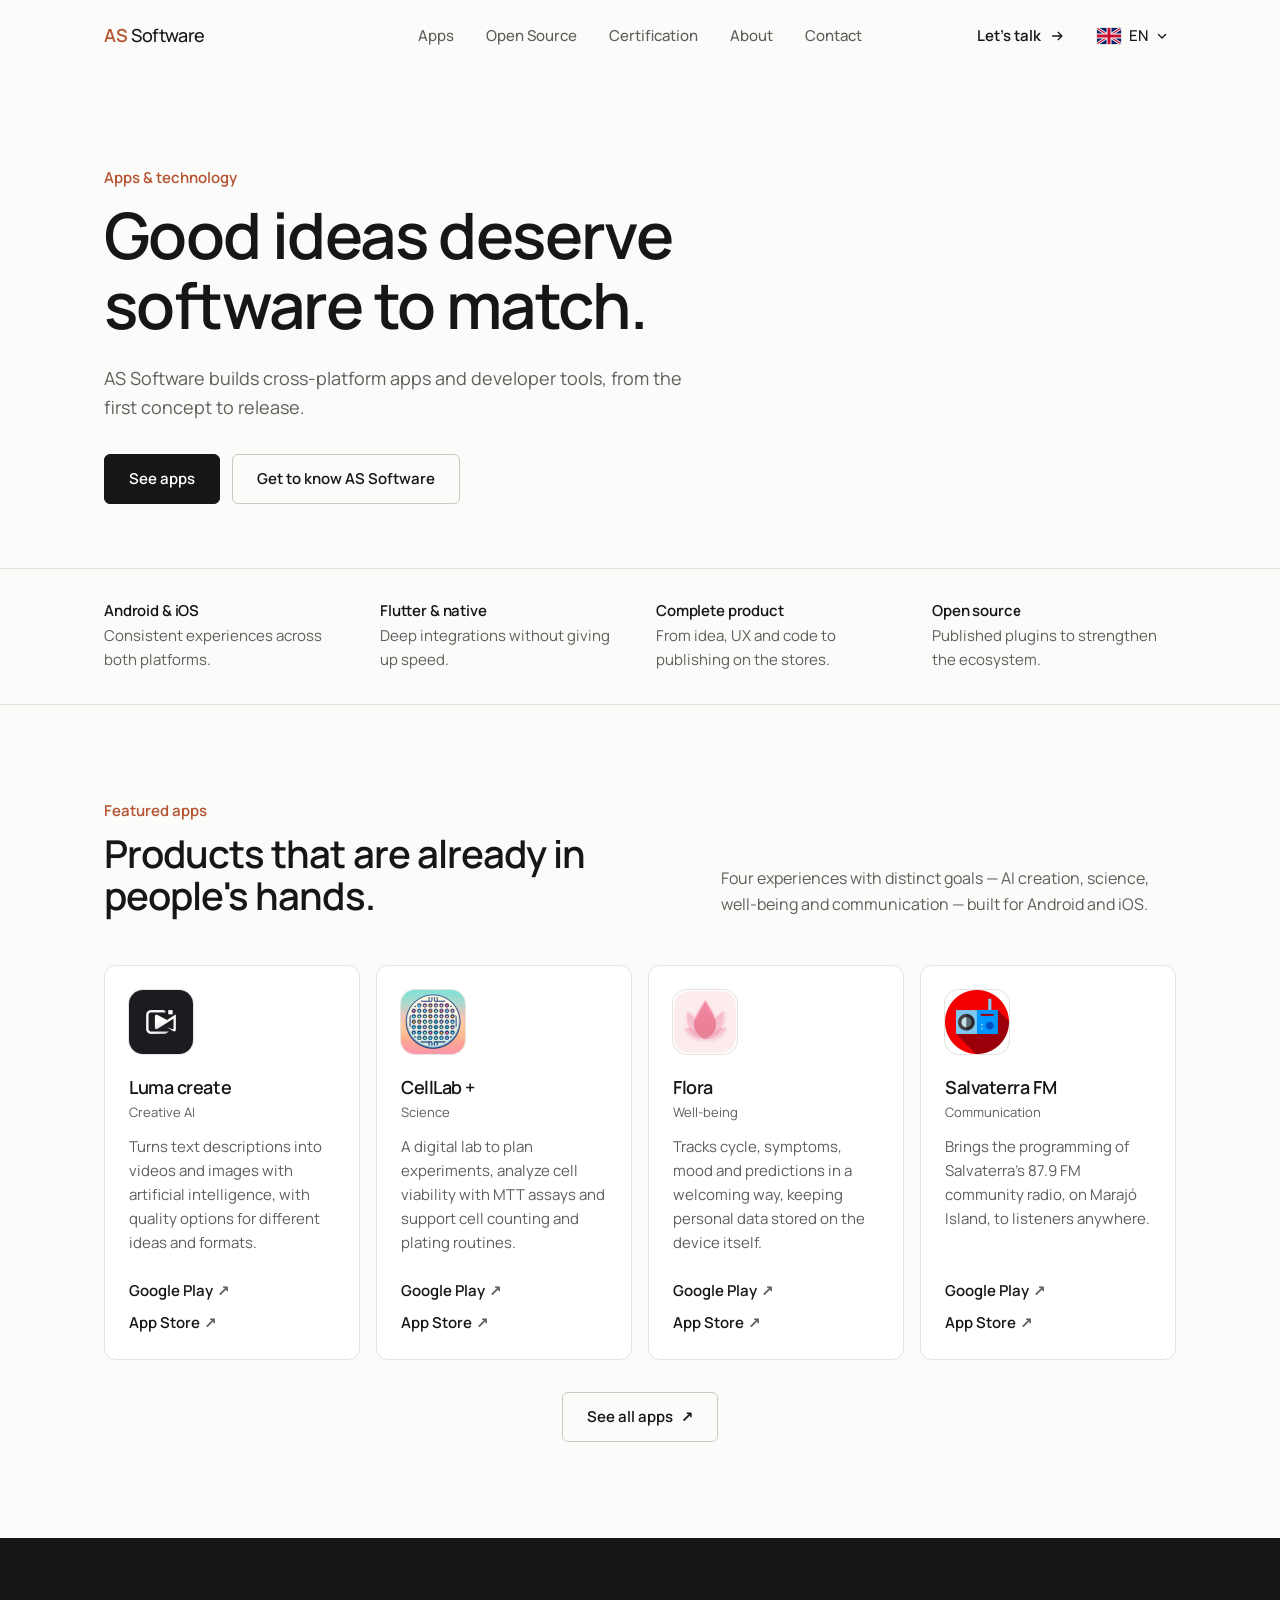
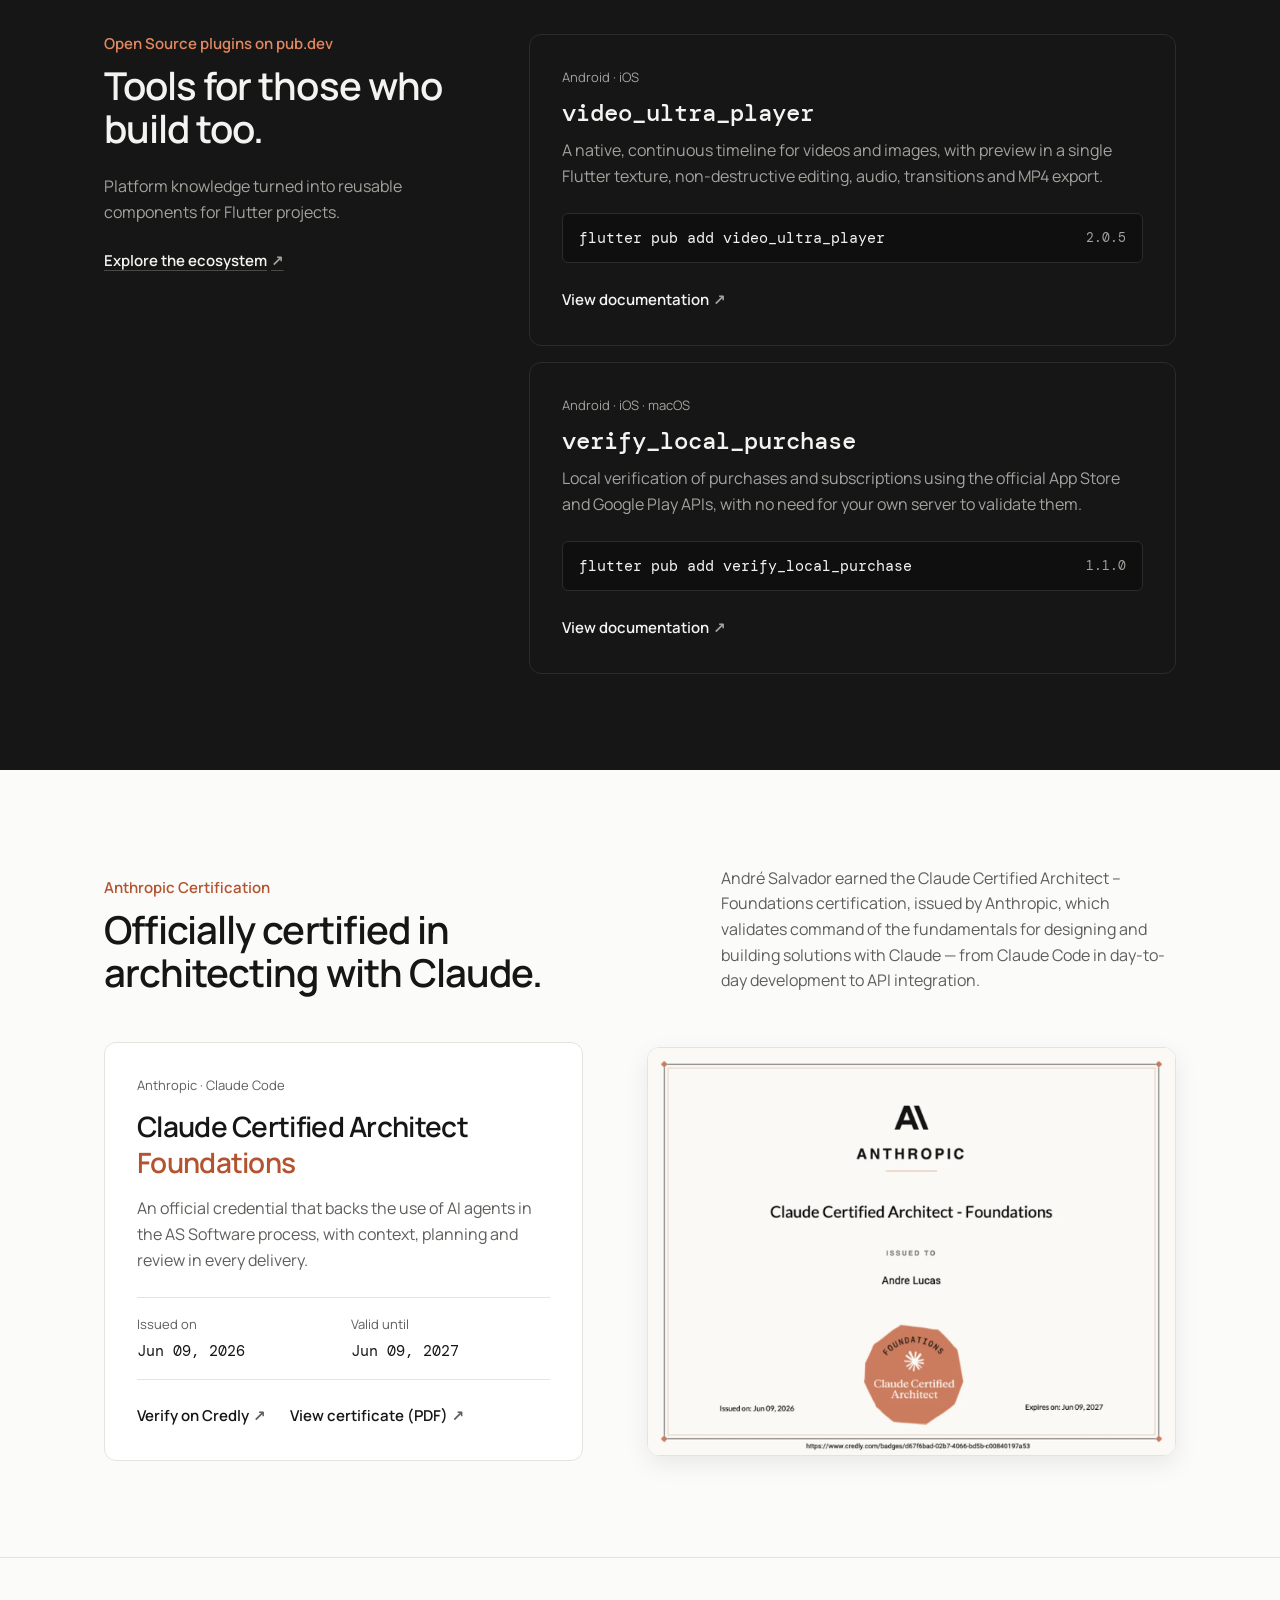
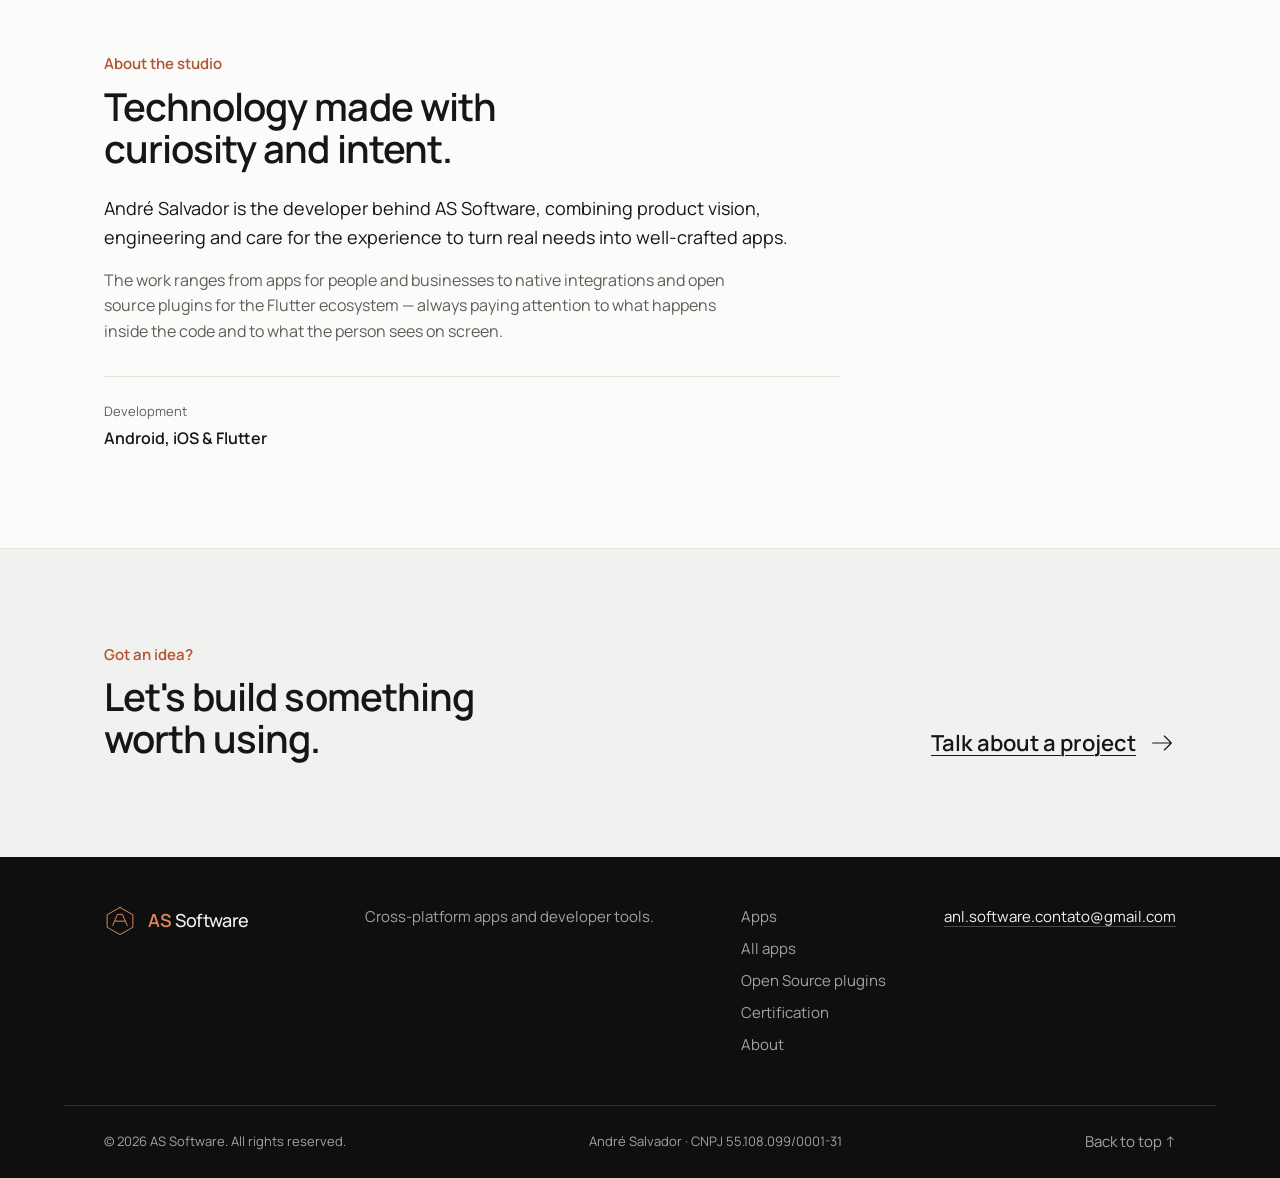
==== commit 0fef9385: "feat: replace Brain Flows section with Certification section - Removed the Brain Flows CSS and JavaS" ====
--- a/index.html
+++ b/index.html
@@ -35,7 +35,7 @@
   <link rel="stylesheet" href="assets/css/components/_nav.css?v=20261104">
   <link rel="stylesheet" href="assets/css/components/_card.css?v=20261104">
   <link rel="stylesheet" href="assets/css/components/_portfolio.css?v=20261104">
-  <link rel="stylesheet" href="assets/css/components/_brain-flows.css?v=20261104">
+  <link rel="stylesheet" href="assets/css/components/_certification.css?v=20261104">
   <link rel="stylesheet" href="assets/css/components/_app-directory.css?v=20261104">
   <link rel="stylesheet" href="assets/css/components/_lang-switch.css?v=20261104">
   <link rel="stylesheet" href="assets/css/utilities/_utilities.css?v=20261104">
@@ -63,7 +63,7 @@
         <ul class="nav__list">
           <li><a href="#apps" class="nav__link" data-i18n="nav.apps">Aplicativos</a></li>
           <li><a href="#plugins" class="nav__link">Open Source</a></li>
-          <li><a href="#brain-flows" class="nav__link">Brain Flows</a></li>
+          <li><a href="#certificacao" class="nav__link" data-i18n="nav.certification">Certificação</a></li>
           <li><a href="#sobre" class="nav__link" data-i18n="nav.about">Sobre</a></li>
           <li><a href="#contato" class="nav__link" data-i18n="nav.contact">Contato</a></li>
         </ul>
@@ -232,62 +232,36 @@
       </div>
     </section>
 
-    <section class="section brain-section" id="brain-flows">
+    <section class="section cert-section" id="certificacao">
       <div class="container">
         <div class="collection-heading" data-reveal>
           <div>
-            <p class="eyebrow" data-i18n="brain.eyebrow">Open Source no GitHub</p>
-            <h2 data-i18n-html="brain.title">Um workflow para agentes que <em>documentam antes de codar.</em></h2>
+            <p class="eyebrow" data-i18n="cert.eyebrow">Certificação Anthropic</p>
+            <h2 data-i18n-html="cert.title">Certificado oficialmente em <em>arquitetura com Claude.</em></h2>
           </div>
-          <p data-i18n="brain.intro">Brain Flows é um conjunto de skills para agentes de IA — Claude Code e Codex — que transforma cada mudança em um processo claro e retomável: mapear o projeto, aprovar o design, planejar e executar passo a passo.</p>
-        </div>
-
-        <div class="brain-layout">
-          <article class="brain-highlight" data-reveal>
-            <p class="brain-highlight__top">Claude Code · Codex</p>
-            <h3>brain_<wbr>flows</h3>
-            <p data-i18n-html="brain.highlight">O contexto e o progresso de cada mudança ficam versionados junto com o código, em <code>docs/flow/</code> e <code>docs/plan/</code> — nenhuma etapa depende do histórico da conversa.</p>
-            <div class="brain-command"><code>/plugin marketplace add andrelucassvt/brain-flows</code><button class="brain-command__copy" type="button" data-copy aria-label="Copiar comando de instalação" data-i18n-attr="aria-label:brain.copyAria"><svg viewBox="0 0 16 16" aria-hidden="true"><rect x="5" y="5" width="9" height="9" rx="1.5"/><path d="M11 5V3.5A1.5 1.5 0 0 0 9.5 2h-6A1.5 1.5 0 0 0 2 3.5v6A1.5 1.5 0 0 0 3.5 11H5"/></svg><span aria-live="polite" data-i18n="brain.copy">Copiar</span></button></div>
-            <a href="https://github.com/andrelucassvt/brain-flows" target="_blank" rel="noopener" aria-label="Abrir Brain Flows no GitHub" data-i18n="brain.github" data-i18n-attr="aria-label:brain.githubAria">Ver no GitHub <span>↗</span></a>
-          </article>
-
-          <ol class="skill-list">
-            <li class="skill-item" data-reveal>
-              <span class="skill-item__index">01</span>
-              <div>
-                <h3>flow-init</h3>
-                <p data-i18n-html="brain.skill1">Analisa a estrutura real do repositório e cria o mapa do projeto em <code>docs/flow/</code>.</p>
-              </div>
-            </li>
-            <li class="skill-item" data-reveal>
-              <span class="skill-item__index">02</span>
-              <div>
-                <h3>flow</h3>
-                <p data-i18n-html="brain.skill2">Documenta como uma feature funciona de ponta a ponta: arquivos, ordem de execução e regras de negócio.</p>
-              </div>
-            </li>
-            <li class="skill-item" data-reveal>
-              <span class="skill-item__index">03</span>
-              <div>
-                <h3>brainstorming</h3>
-                <p data-i18n-html="brain.skill3">Explora a mudança, lê os flows relacionados e propõe um design que só vira código após aprovação.</p>
-              </div>
-            </li>
-            <li class="skill-item" data-reveal>
-              <span class="skill-item__index">04</span>
-              <div>
-                <h3>writing-plan</h3>
-                <p data-i18n-html="brain.skill4">Transforma o design aprovado em um plano acionável em <code>docs/plan/</code>, com fases e verificações.</p>
-              </div>
-            </li>
-            <li class="skill-item" data-reveal>
-              <span class="skill-item__index">05</span>
-              <div>
-                <h3>executing-plan</h3>
-                <p data-i18n-html="brain.skill5">Executa o plano uma tarefa por vez, verifica cada etapa e atualiza os flows afetados ao final.</p>
-              </div>
-            </li>
-          </ol>
+          <p data-i18n="cert.intro">André Salvador conquistou a certificação Claude Certified Architect – Foundations, emitida pela Anthropic, que comprova o domínio dos fundamentos para projetar e construir soluções com Claude — do Claude Code no dia a dia de desenvolvimento à integração com a API.</p>
+        </div>
+
+        <div class="cert-layout">
+          <article class="cert-card" data-reveal>
+            <p class="cert-card__top">Anthropic · Claude Code</p>
+            <h3>Claude Certified Architect <span>Foundations</span></h3>
+            <p class="cert-card__desc" data-i18n="cert.desc">Uma credencial oficial que respalda o uso de agentes de IA no processo da AS Software, com contexto, planejamento e revisão em cada entrega.</p>
+            <dl class="cert-card__facts">
+              <div><dt data-i18n="cert.issued">Emitido em</dt><dd><time datetime="2026-06-09" data-i18n="cert.issuedDate">09 jun 2026</time></dd></div>
+              <div><dt data-i18n="cert.expires">Válido até</dt><dd><time datetime="2027-06-09" data-i18n="cert.expiresDate">09 jun 2027</time></dd></div>
+            </dl>
+            <div class="cert-card__links">
+              <a href="https://www.credly.com/badges/d67f6bad-02b7-4066-bd5b-c00840197a53" target="_blank" rel="noopener" aria-label="Verificar a certificação no Credly" data-i18n="cert.verify" data-i18n-attr="aria-label:cert.verifyAria">Verificar no Credly <span>↗</span></a>
+              <a href="assets/docs/claude-certified-architect-foundations.pdf" target="_blank" rel="noopener" aria-label="Abrir o certificado em PDF" data-i18n="cert.pdf" data-i18n-attr="aria-label:cert.pdfAria">Ver certificado em PDF <span>↗</span></a>
+            </div>
+          </article>
+
+          <figure class="cert-preview" data-reveal>
+            <a href="assets/docs/claude-certified-architect-foundations.pdf" target="_blank" rel="noopener" aria-label="Abrir o certificado em PDF" data-i18n-attr="aria-label:cert.pdfAria">
+              <img src="assets/img/claude-certified-architect.webp" width="1400" height="1082" loading="lazy" decoding="async" alt="Certificado Claude Certified Architect – Foundations emitido pela Anthropic" data-i18n-attr="alt:cert.imageAlt">
+            </a>
+          </figure>
         </div>
       </div>
     </section>
@@ -332,7 +306,7 @@
       </a>
       <p data-i18n="footer.tagline">Aplicativos multiplataforma e ferramentas para desenvolvedores.</p>
       <div class="site-footer__nav">
-        <a href="#apps" data-i18n="nav.apps">Aplicativos</a><a href="apps.html" data-i18n="nav.allApps">Todos os apps</a><a href="#plugins" data-i18n="footer.plugins">Plugins Open Source</a><a href="#brain-flows">Brain Flows</a><a href="#sobre" data-i18n="nav.about">Sobre</a>
+        <a href="#apps" data-i18n="nav.apps">Aplicativos</a><a href="apps.html" data-i18n="nav.allApps">Todos os apps</a><a href="#plugins" data-i18n="footer.plugins">Plugins Open Source</a><a href="#certificacao" data-i18n="nav.certification">Certificação</a><a href="#sobre" data-i18n="nav.about">Sobre</a>
       </div>
       <a class="site-footer__email" href="mailto:anl.software.contato@gmail.com">anl.software.contato@gmail.com</a>
     </div>
--- a/assets/css/components/_portfolio.css
+++ b/assets/css/components/_portfolio.css
@@ -61,7 +61,7 @@
   color: var(--color-text-muted);
 }
 
-/* Cabeçalho de coleção (apps, brain flows, apps.html) */
+/* Cabeçalho de coleção (apps, certificação, apps.html) */
 .collection-heading {
   display: grid;
   grid-template-columns: minmax(0, 1fr) minmax(18rem, 0.8fr);
--- a/assets/css/components/_certification.css
+++ b/assets/css/components/_certification.css
@@ -0,0 +1,127 @@
+/* ==========================================================================
+   COMPONENT / Certification — seção da certificação Claude (Anthropic)
+   ========================================================================== */
+
+.cert-section {
+  border-bottom: var(--border-hairline) solid var(--color-border);
+}
+
+.cert-layout {
+  display: grid;
+  grid-template-columns: minmax(18rem, 0.95fr) minmax(0, 1.05fr);
+  align-items: center;
+  gap: var(--space-700);
+}
+
+/* Card com os dados da credencial */
+.cert-card {
+  padding: var(--space-500);
+  border: var(--border-hairline) solid var(--color-border);
+  border-radius: var(--radius-md);
+  background: var(--color-bg-soft);
+  transition: border-color var(--transition-fast);
+}
+
+.cert-card:hover { border-color: var(--color-border-strong); }
+
+.cert-card__top {
+  margin-bottom: var(--space-200);
+  font-size: var(--fs-200);
+  color: var(--color-text-muted);
+}
+
+.cert-card h3 {
+  font-size: var(--fs-650);
+  font-weight: var(--fw-semibold);
+  line-height: var(--lh-snug);
+}
+
+.cert-card h3 span {
+  display: block;
+  color: var(--color-primary);
+}
+
+.cert-card__desc {
+  margin-top: var(--space-300);
+  line-height: var(--lh-normal);
+  color: var(--color-text-muted);
+}
+
+.cert-card__facts {
+  display: grid;
+  grid-template-columns: repeat(2, minmax(0, 1fr));
+  gap: var(--space-300);
+  margin-block: var(--space-400);
+  padding-block: var(--space-300);
+  border-block: var(--border-hairline) solid var(--color-border);
+}
+
+.cert-card__facts dt {
+  font-size: var(--fs-200);
+  color: var(--color-text-muted);
+}
+
+.cert-card__facts dd {
+  margin-top: var(--space-050);
+  font-family: var(--font-mono);
+  font-size: var(--fs-300);
+}
+
+.cert-card__links {
+  display: flex;
+  flex-wrap: wrap;
+  gap: var(--space-200) var(--space-400);
+}
+
+.cert-card__links a {
+  display: inline-flex;
+  gap: var(--space-050);
+  font-size: var(--fs-300);
+  font-weight: var(--fw-semibold);
+  transition: color var(--transition-fast);
+}
+
+.cert-card__links a:hover { color: var(--color-primary); }
+.cert-card__links a span { color: var(--color-text-muted); }
+
+/* Miniatura do certificado */
+.cert-preview a {
+  display: block;
+  overflow: hidden;
+  border: var(--border-hairline) solid var(--color-border);
+  border-radius: var(--radius-md);
+  box-shadow: var(--shadow-md);
+  transition: box-shadow var(--transition-base), transform var(--transition-base);
+}
+
+.cert-preview a:hover {
+  box-shadow: var(--shadow-lg);
+  transform: translateY(calc(var(--space-050) * -1));
+}
+
+.cert-preview img {
+  display: block;
+  width: 100%;
+  height: auto;
+}
+
+@media (prefers-reduced-motion: reduce) {
+  .cert-preview a:hover { transform: none; }
+}
+
+@media (max-width: 1024px) {
+  .cert-layout {
+    grid-template-columns: minmax(0, 1fr);
+    gap: var(--space-500);
+  }
+}
+
+@media (max-width: 540px) {
+  .cert-card {
+    padding: var(--space-400);
+  }
+
+  .cert-card h3 {
+    font-size: var(--fs-600);
+  }
+}
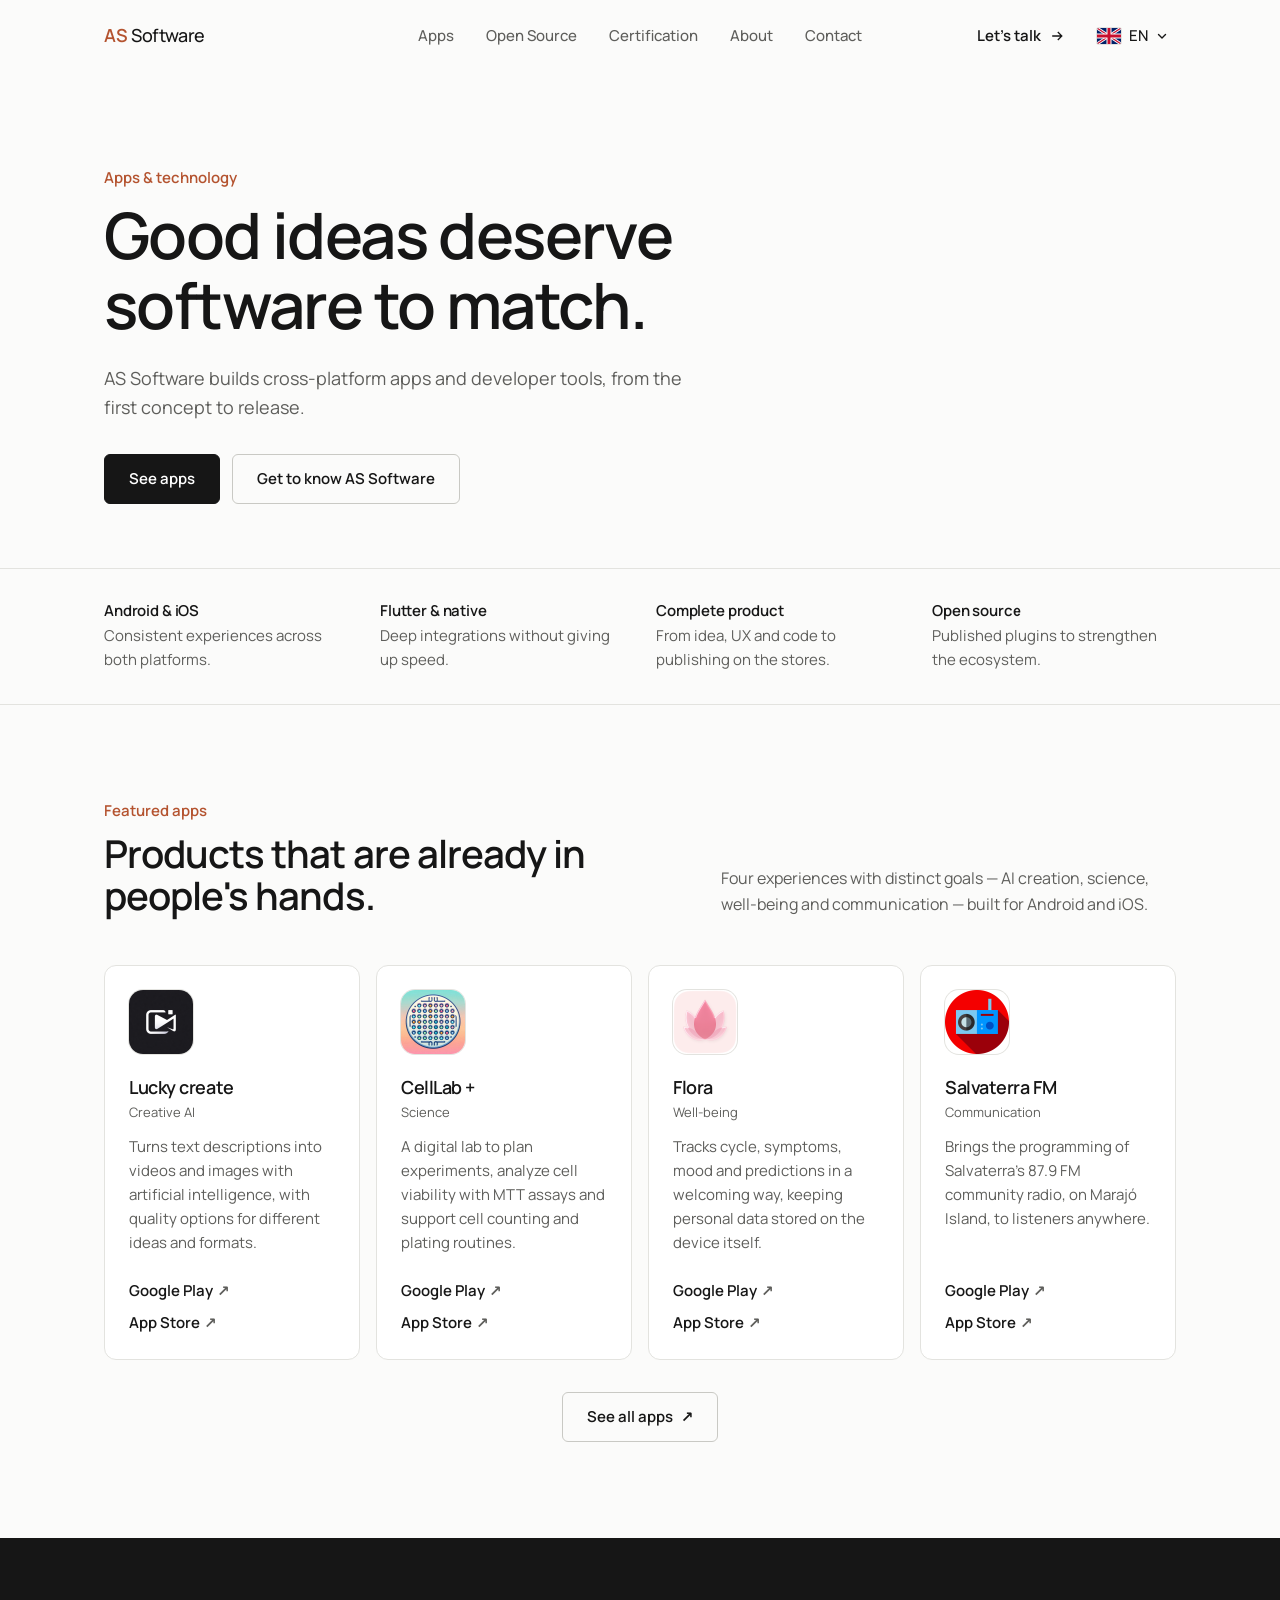
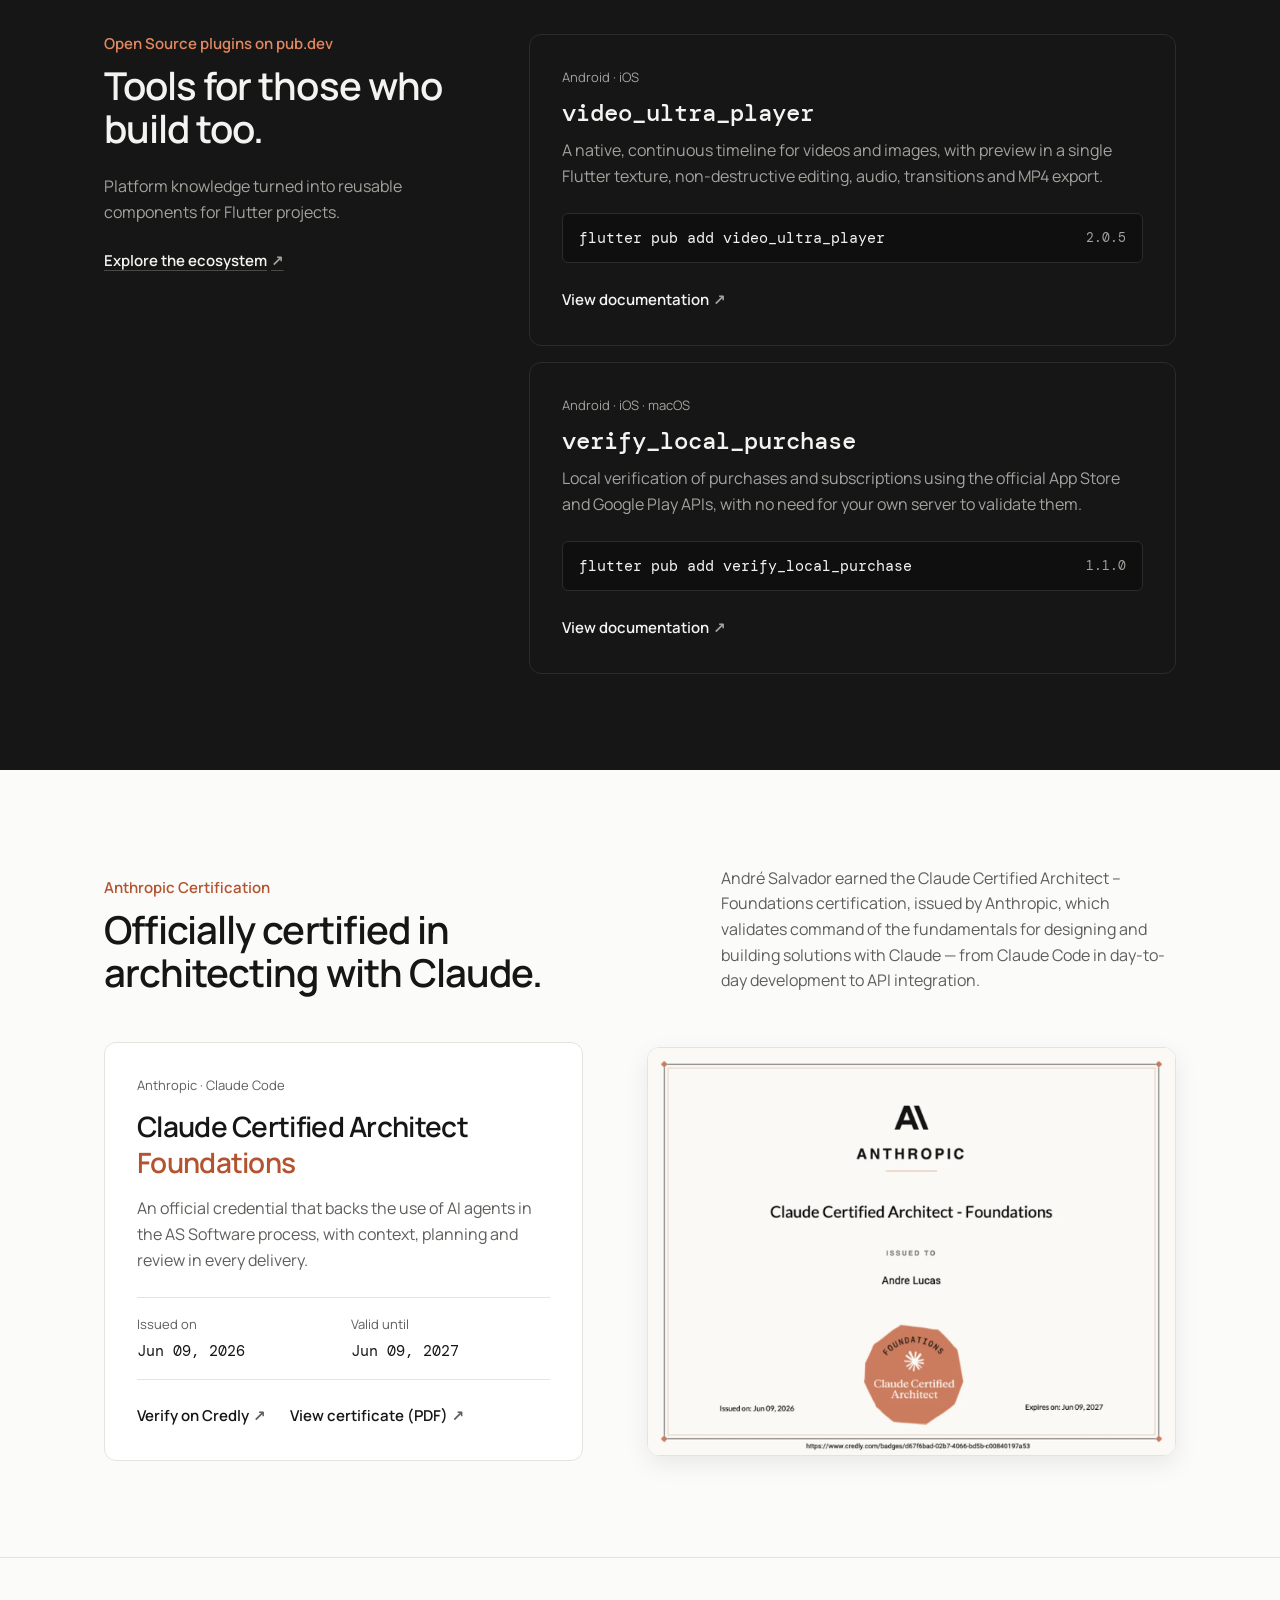
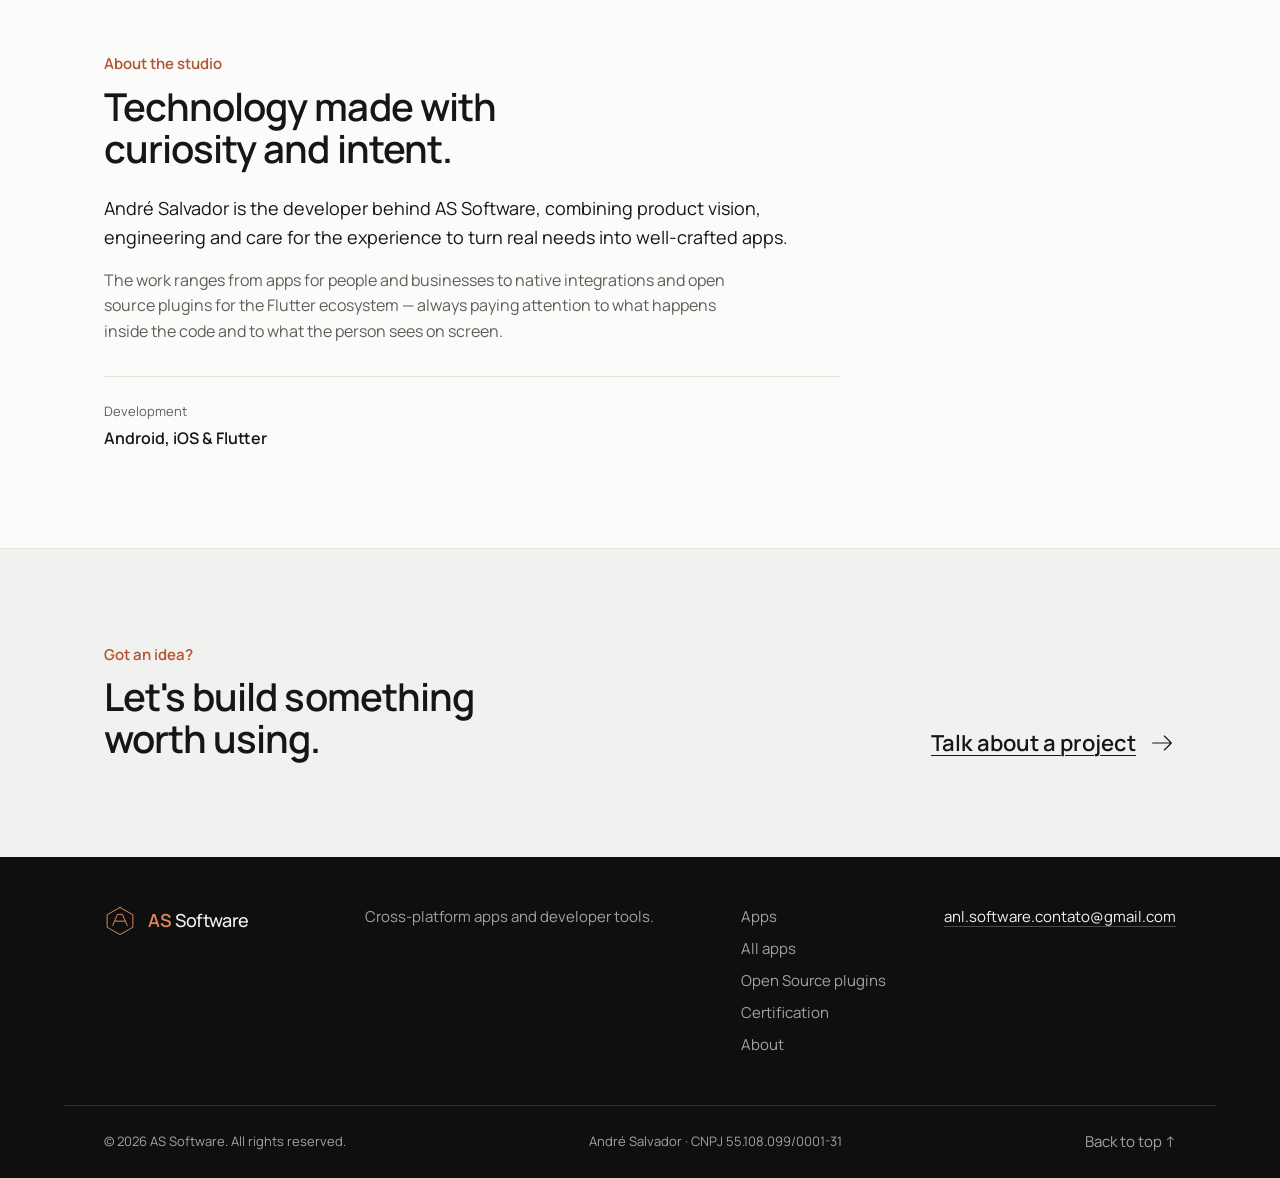
==== commit 4fd36f66: "feat: update app name from Luma create to Lucky create across the project" ====
--- a/index.html
+++ b/index.html
@@ -142,12 +142,12 @@
         <div class="app-grid">
           <article class="app-card app-card--luma" data-reveal>
             <div class="app-card__visual">
-              <img src="assets/img/apps/luma-create.webp" width="512" height="512" alt="Ícone do aplicativo Luma create" data-i18n-attr="alt:app.iconAlt" data-i18n-name="Luma create">
+              <img src="assets/img/apps/luma-create.webp" width="512" height="512" alt="Ícone do aplicativo Lucky create" data-i18n-attr="alt:app.iconAlt" data-i18n-name="Lucky create">
             </div>
             <div class="app-card__body">
-              <div class="app-card__title-row"><h3>Luma create</h3><span data-i18n="app.luma.category">IA criativa</span></div>
+              <div class="app-card__title-row"><h3>Lucky create</h3><span data-i18n="app.luma.category">IA criativa</span></div>
               <p data-i18n="app.luma.desc">Transforma descrições em vídeos e imagens com inteligência artificial, com opções de qualidade para diferentes ideias e formatos.</p>
-              <div class="store-links" aria-label="Baixar Luma create" data-i18n-attr="aria-label:app.download" data-i18n-name="Luma create">
+              <div class="store-links" aria-label="Baixar Lucky create" data-i18n-attr="aria-label:app.download" data-i18n-name="Lucky create">
                 <a href="https://play.google.com/store/apps/details?id=com.andre.luma_vid" target="_blank" rel="noopener">Google Play <span>↗</span></a>
                 <a href="https://apps.apple.com/br/app/luma-create-ai-studio/id6757760221" target="_blank" rel="noopener">App Store <span>↗</span></a>
               </div>
@@ -317,7 +317,7 @@
     </div>
   </footer>
 
-  <script src="assets/js/locales.js?v=20261102"></script>
+  <script src="assets/js/locales.js?v=20261114"></script>
   <script src="assets/js/i18n.js?v=20261103"></script>
   <script src="assets/js/main.js?v=20261102"></script>
 </body>
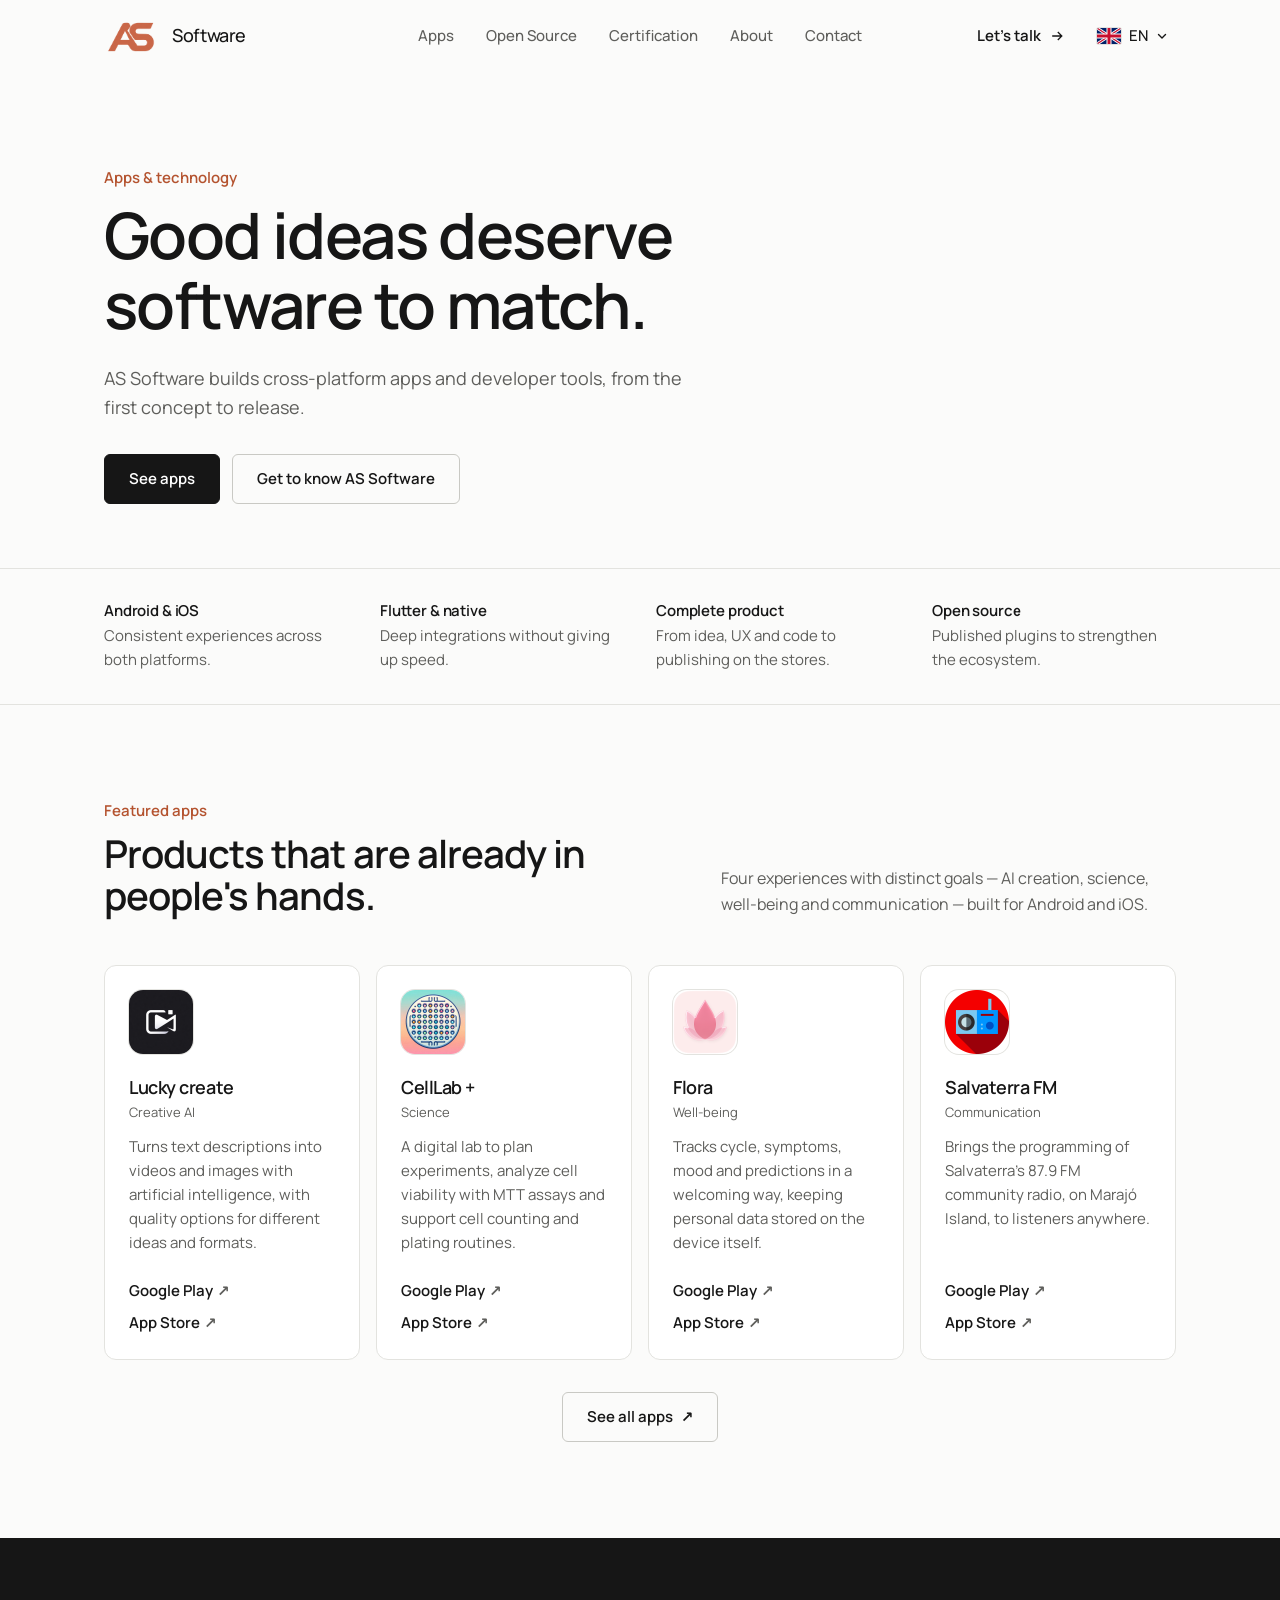
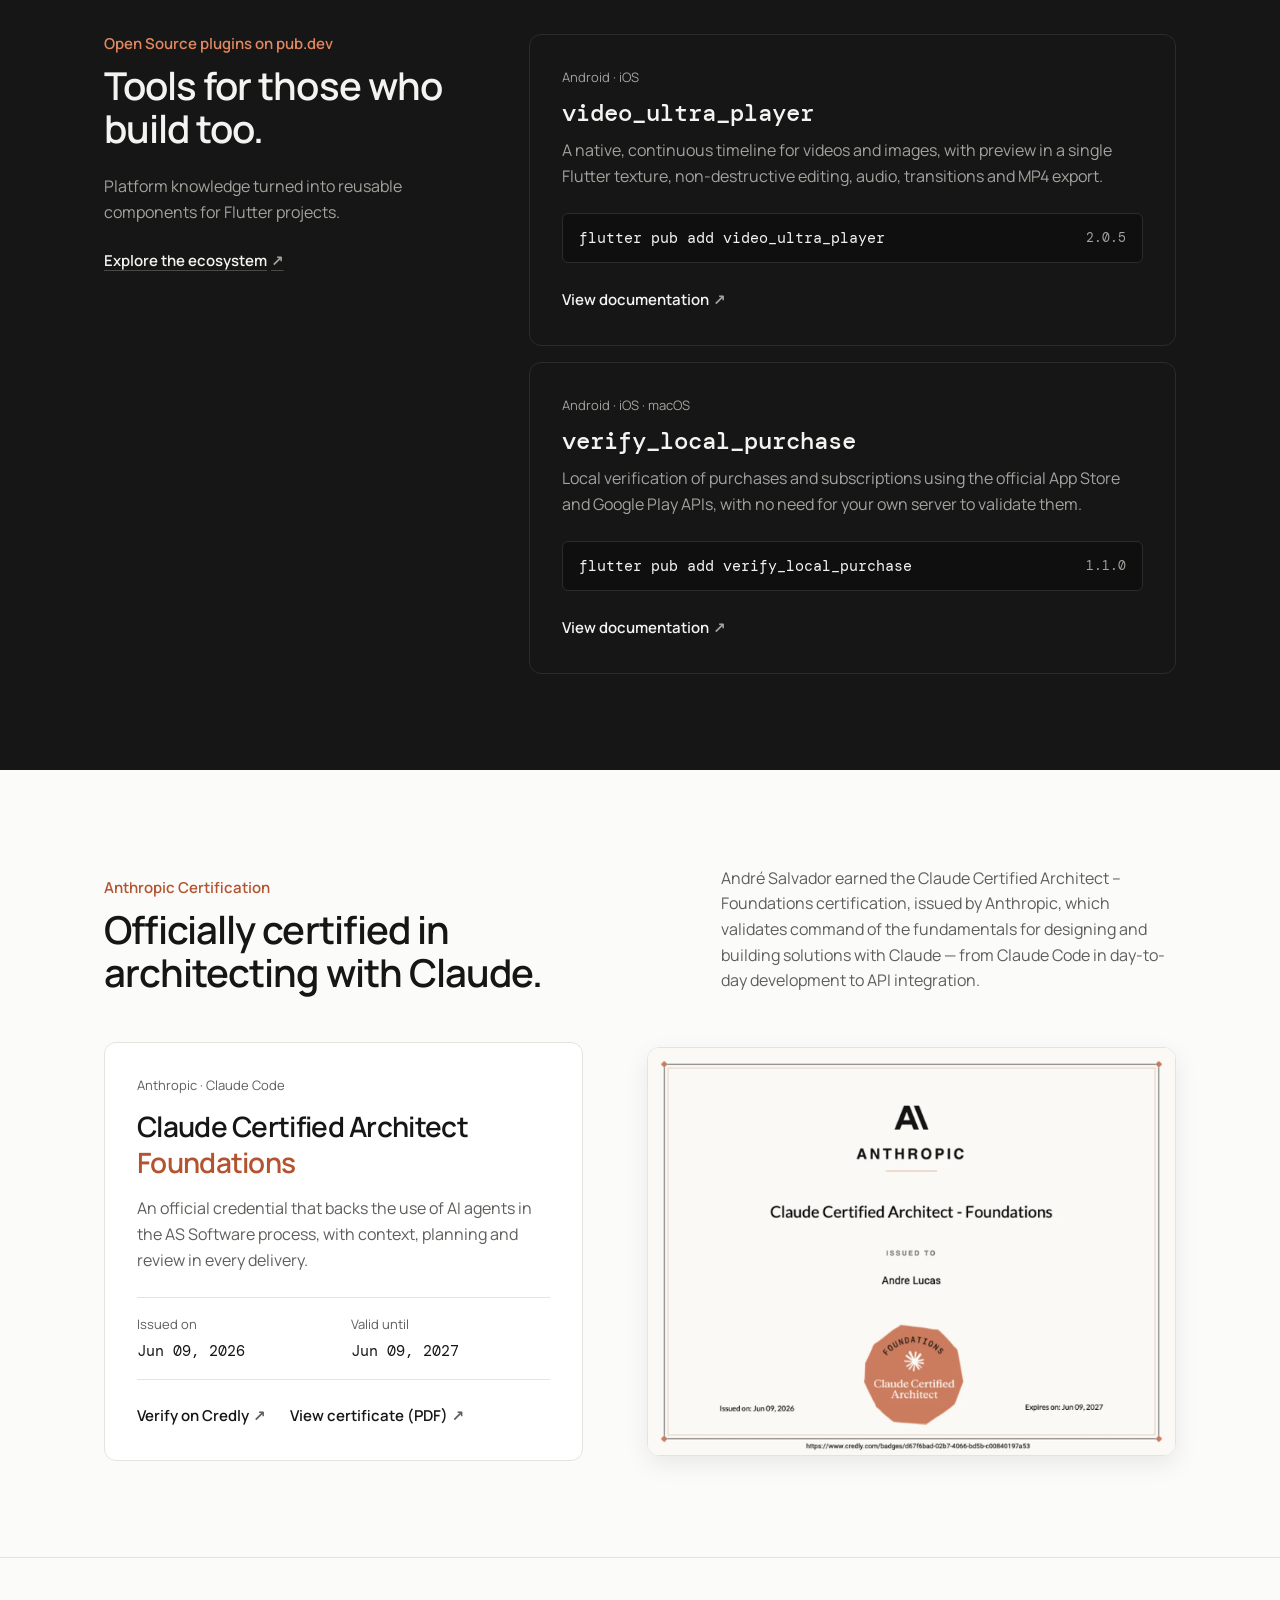
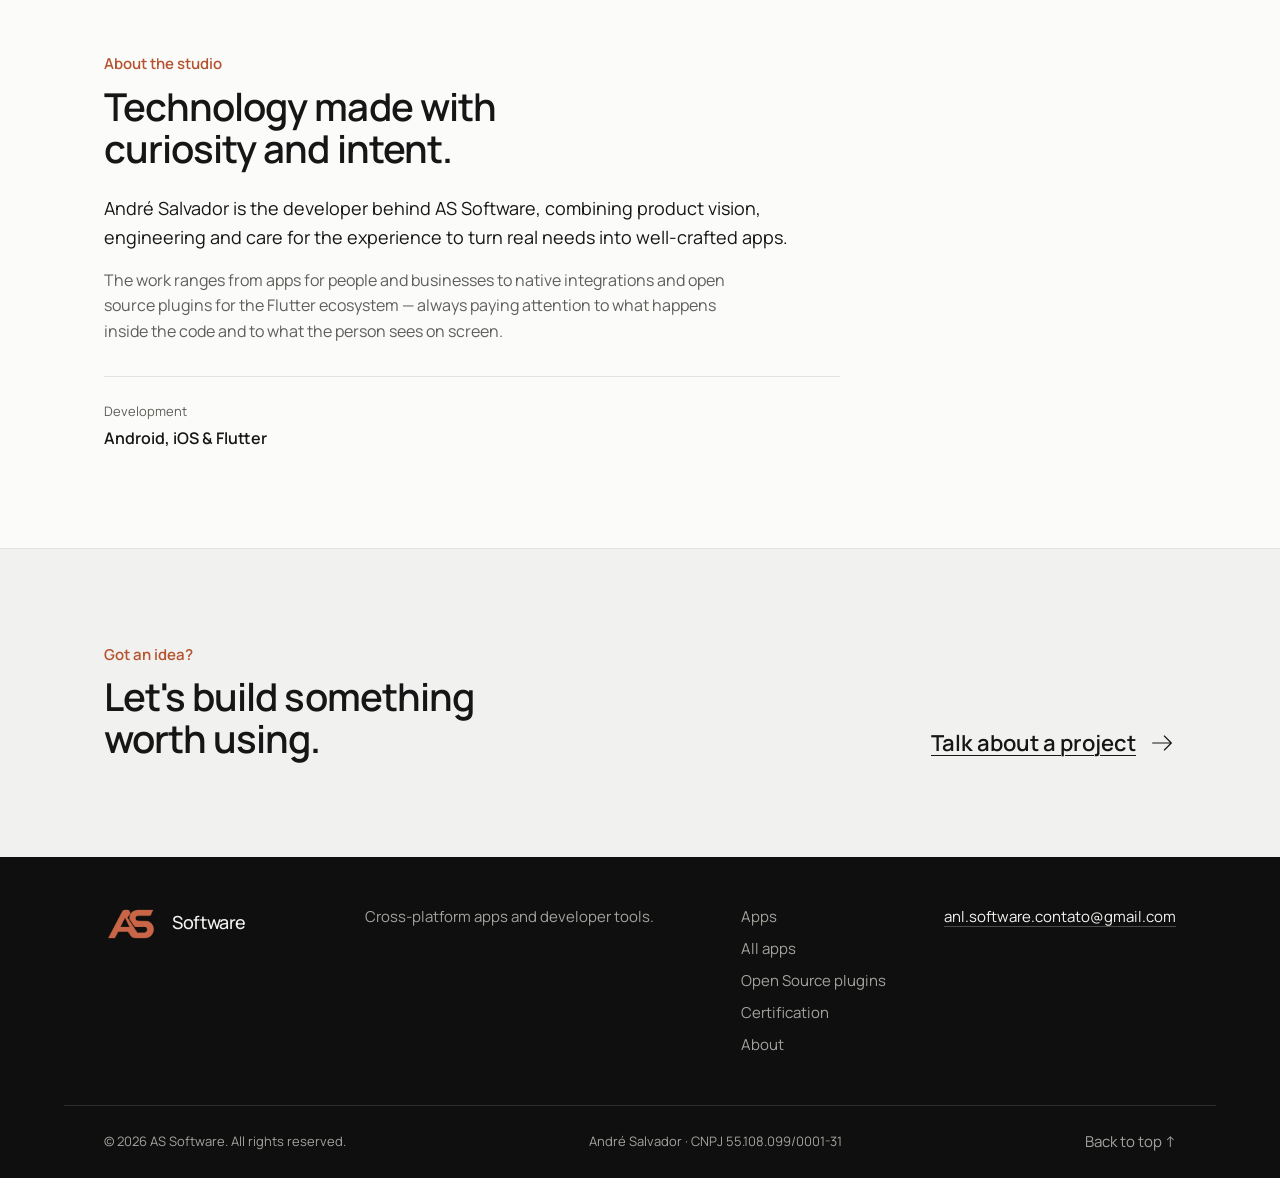
==== commit cfea5112: "feat: replace favicon with new logo image and update brand mark styles" ====
--- a/index.html
+++ b/index.html
@@ -18,19 +18,19 @@
   <meta name="twitter:description" content="Apps multiplataforma e plugins Flutter desenvolvidos por André Salvador." data-i18n-attr="content:meta.home.ogDescription">
   <meta name="twitter:image" content="https://andresalvador.com/assets/img/og-cover.png">
   <title>AS Software — André Salvador</title>
-  <link rel="icon" href="assets/img/favicon.svg" type="image/svg+xml">
+  <link rel="icon" href="assets/img/logo-as-imagegen-v2.webp" type="image/webp">
 
   <link rel="preconnect" href="https://fonts.googleapis.com">
   <link rel="preconnect" href="https://fonts.gstatic.com" crossorigin>
   <link href="https://fonts.googleapis.com/css2?family=DM+Mono:wght@400;500&family=Manrope:wght@400;500;600&display=swap" rel="stylesheet">
 
-  <link rel="stylesheet" href="assets/css/base/_tokens.css?v=20261104">
+  <link rel="stylesheet" href="assets/css/base/_tokens.css?v=20261116">
   <link rel="stylesheet" href="assets/css/base/_reset.css?v=20261104">
   <link rel="stylesheet" href="assets/css/base/_base.css?v=20261104">
   <link rel="stylesheet" href="assets/css/layout/_container.css?v=20261104">
   <link rel="stylesheet" href="assets/css/layout/_grid.css?v=20261104">
-  <link rel="stylesheet" href="assets/css/layout/_header.css?v=20261104">
-  <link rel="stylesheet" href="assets/css/layout/_footer.css?v=20261104">
+  <link rel="stylesheet" href="assets/css/layout/_header.css?v=20261116">
+  <link rel="stylesheet" href="assets/css/layout/_footer.css?v=20261116">
   <link rel="stylesheet" href="assets/css/components/_button.css?v=20261104">
   <link rel="stylesheet" href="assets/css/components/_nav.css?v=20261104">
   <link rel="stylesheet" href="assets/css/components/_card.css?v=20261104">
@@ -52,11 +52,8 @@
   <header class="site-header" data-header>
     <div class="container site-header__inner">
       <a href="#inicio" class="brand" aria-label="AS Software — início" data-i18n-attr="aria-label:brand.home">
-        <!-- <svg class="brand__mark" viewBox="0 0 46 46" aria-hidden="true">
-          <path d="M23 3.5 41.5 14v18L23 42.5 4.5 32V14L23 3.5Z"/>
-          <path d="m12.5 29.5 6.8-16h7.1l7.1 16M15.4 23.2h15.2M29.7 14.7c-1.2-1-3-1.6-5.2-1.6-3.1 0-5.2 1.4-5.2 3.6 0 5.8 11.5 2.1 11.5 8.1 0 2.5-2.5 4.1-6.2 4.1-2.6 0-4.8-.7-6.2-2"/>
-        </svg> -->
-        <span class="brand__name"><strong>AS</strong> Software</span>
+        <img class="brand__mark" src="assets/img/logo-as-imagegen-v2.webp" width="1254" height="1254" alt="" aria-hidden="true" decoding="async">
+        <span class="brand__name">Software</span>
       </a>
 
       <nav class="nav" id="menu-principal" aria-label="Navegação principal" data-i18n-attr="aria-label:nav.label" data-nav>
@@ -298,11 +295,8 @@
   <footer class="site-footer">
     <div class="container site-footer__top">
       <a href="#inicio" class="brand brand--footer" aria-label="AS Software — voltar ao início" data-i18n-attr="aria-label:brand.top">
-        <svg class="brand__mark" viewBox="0 0 46 46" aria-hidden="true">
-          <path d="M23 3.5 41.5 14v18L23 42.5 4.5 32V14L23 3.5Z"/>
-          <path d="m12.5 29.5 6.8-16h7.1l7.1 16M15.4 23.2h15.2"/>
-        </svg>
-        <span class="brand__name"><strong>AS</strong> Software</span>
+        <img class="brand__mark" src="assets/img/logo-as-imagegen-v2.webp" width="1254" height="1254" alt="" aria-hidden="true" decoding="async">
+        <span class="brand__name">Software</span>
       </a>
       <p data-i18n="footer.tagline">Aplicativos multiplataforma e ferramentas para desenvolvedores.</p>
       <div class="site-footer__nav">
--- a/assets/css/base/_tokens.css
+++ b/assets/css/base/_tokens.css
@@ -20,6 +20,10 @@
   --color-on-dark: #f3f3f1;
   --color-on-dark-muted: #a3a39e;
   --color-on-dark-accent: #e0875f;
+
+  /* Logo AS: enquadramento recorta somente a margem transparente do PNG. */
+  --brand-mark-width: 3.5rem;
+  --brand-mark-height: 2.25rem;
 
   --font-heading: "Manrope", system-ui, -apple-system, "Segoe UI", Roboto, sans-serif;
   --font-body: "Manrope", system-ui, -apple-system, "Segoe UI", Roboto, sans-serif;
--- a/assets/css/layout/_header.css
+++ b/assets/css/layout/_header.css
@@ -28,14 +28,10 @@
 }
 
 .brand__mark {
-  width: 2rem;
-  height: 2rem;
-  overflow: visible;
-  fill: none;
-  stroke: var(--color-primary);
-  stroke-linecap: round;
-  stroke-linejoin: round;
-  stroke-width: 1.4;
+  width: var(--brand-mark-width);
+  height: var(--brand-mark-height);
+  flex-shrink: 0;
+  object-fit: cover;
 }
 
 .brand__name {
@@ -45,10 +41,6 @@
   letter-spacing: -0.02em;
 }
 
-.brand__name strong {
-  font-weight: var(--fw-semibold);
-  color: var(--color-primary);
-}
 
 .site-header__actions {
   display: flex;
--- a/assets/css/layout/_footer.css
+++ b/assets/css/layout/_footer.css
@@ -13,8 +13,6 @@
 }
 
 .brand--footer .brand__name { color: var(--color-on-dark); }
-.brand--footer .brand__name strong { color: var(--color-on-dark-accent); }
-.brand--footer .brand__mark { stroke: var(--color-on-dark-accent); }
 
 .site-footer__top > p {
   max-width: 23rem;
